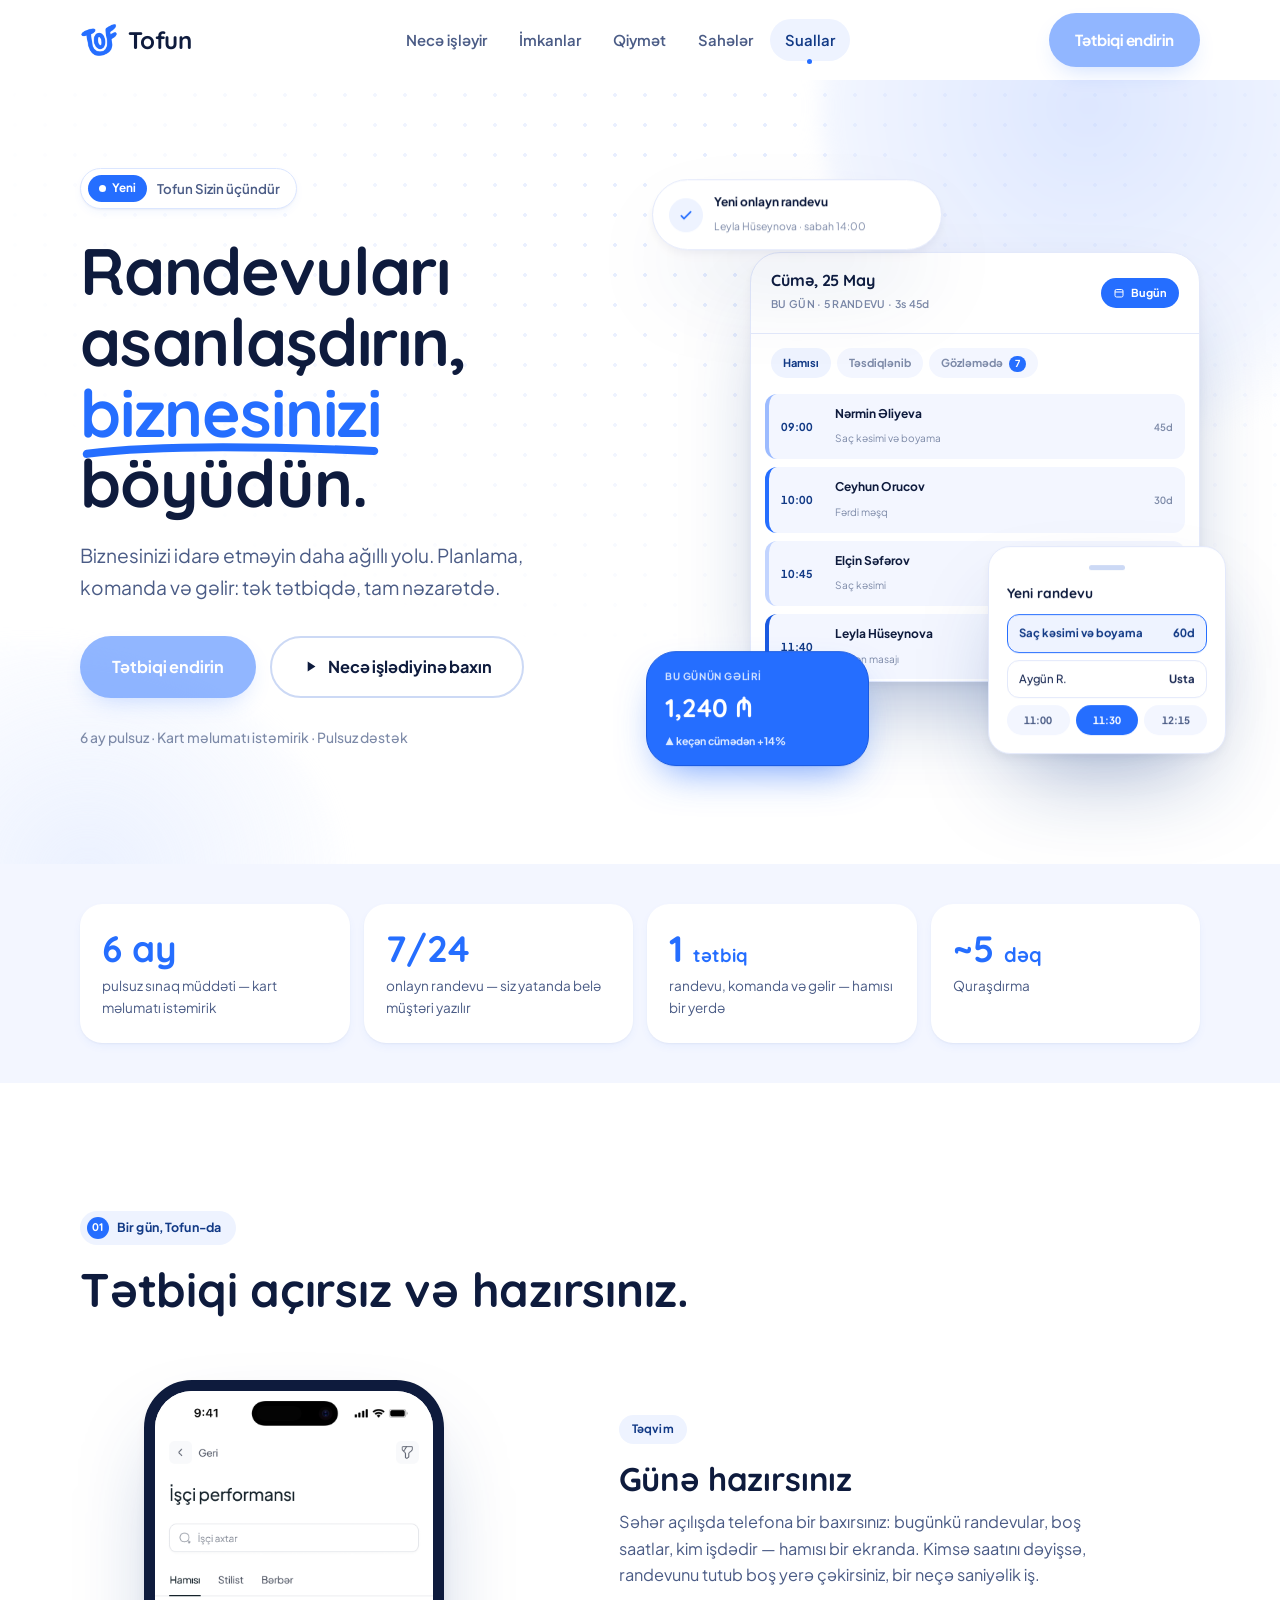
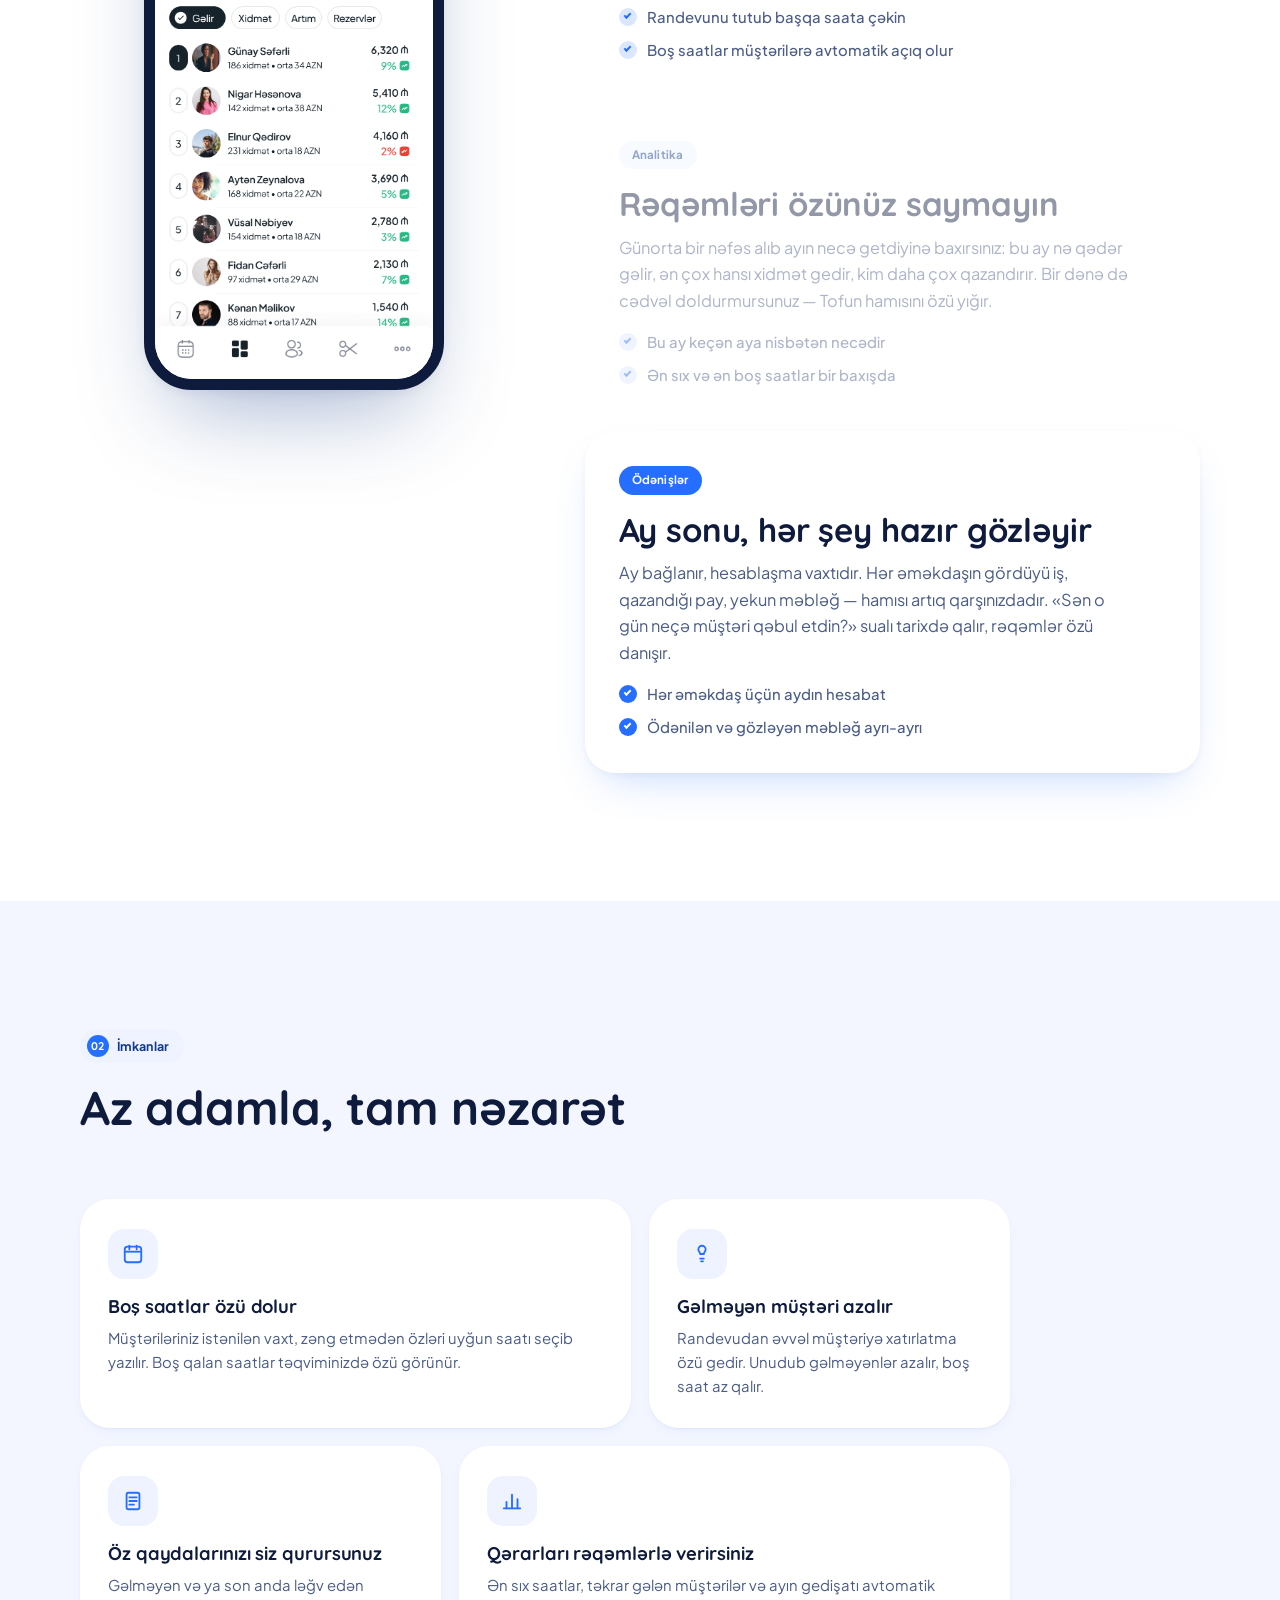
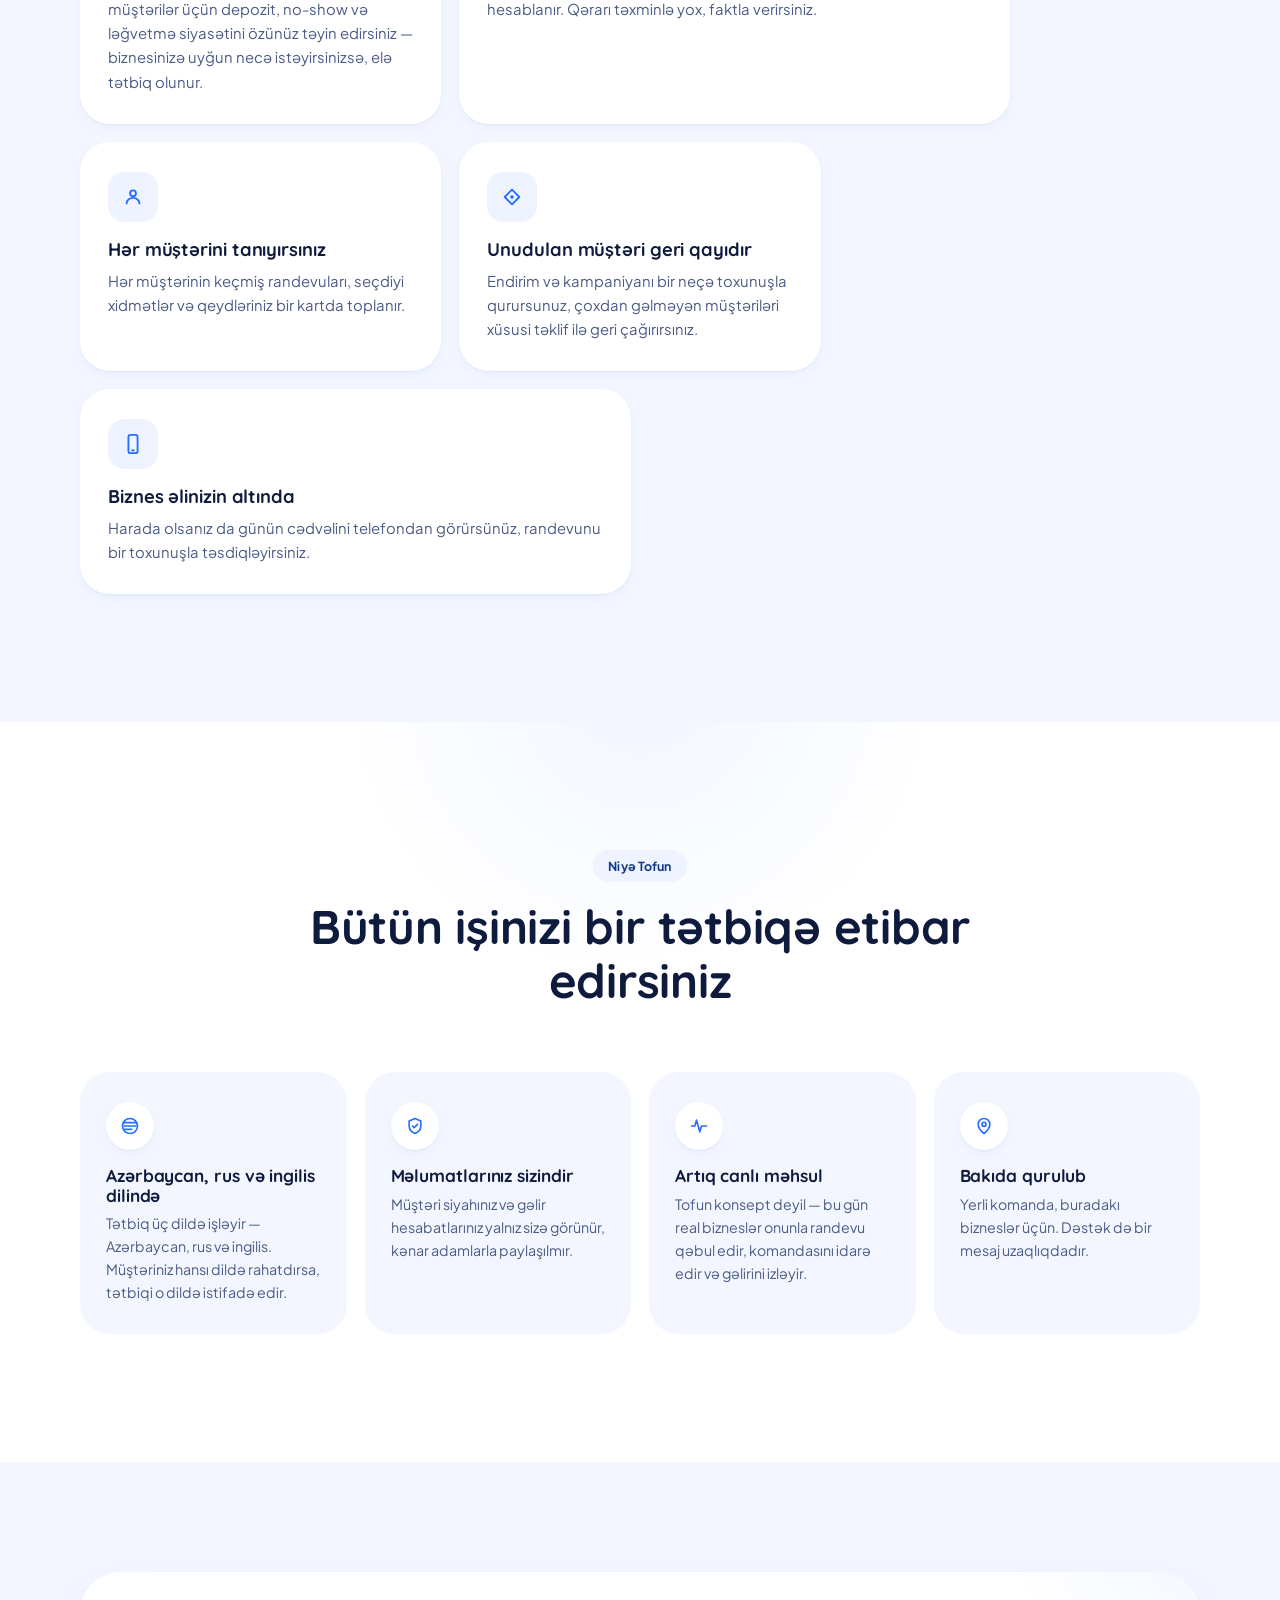
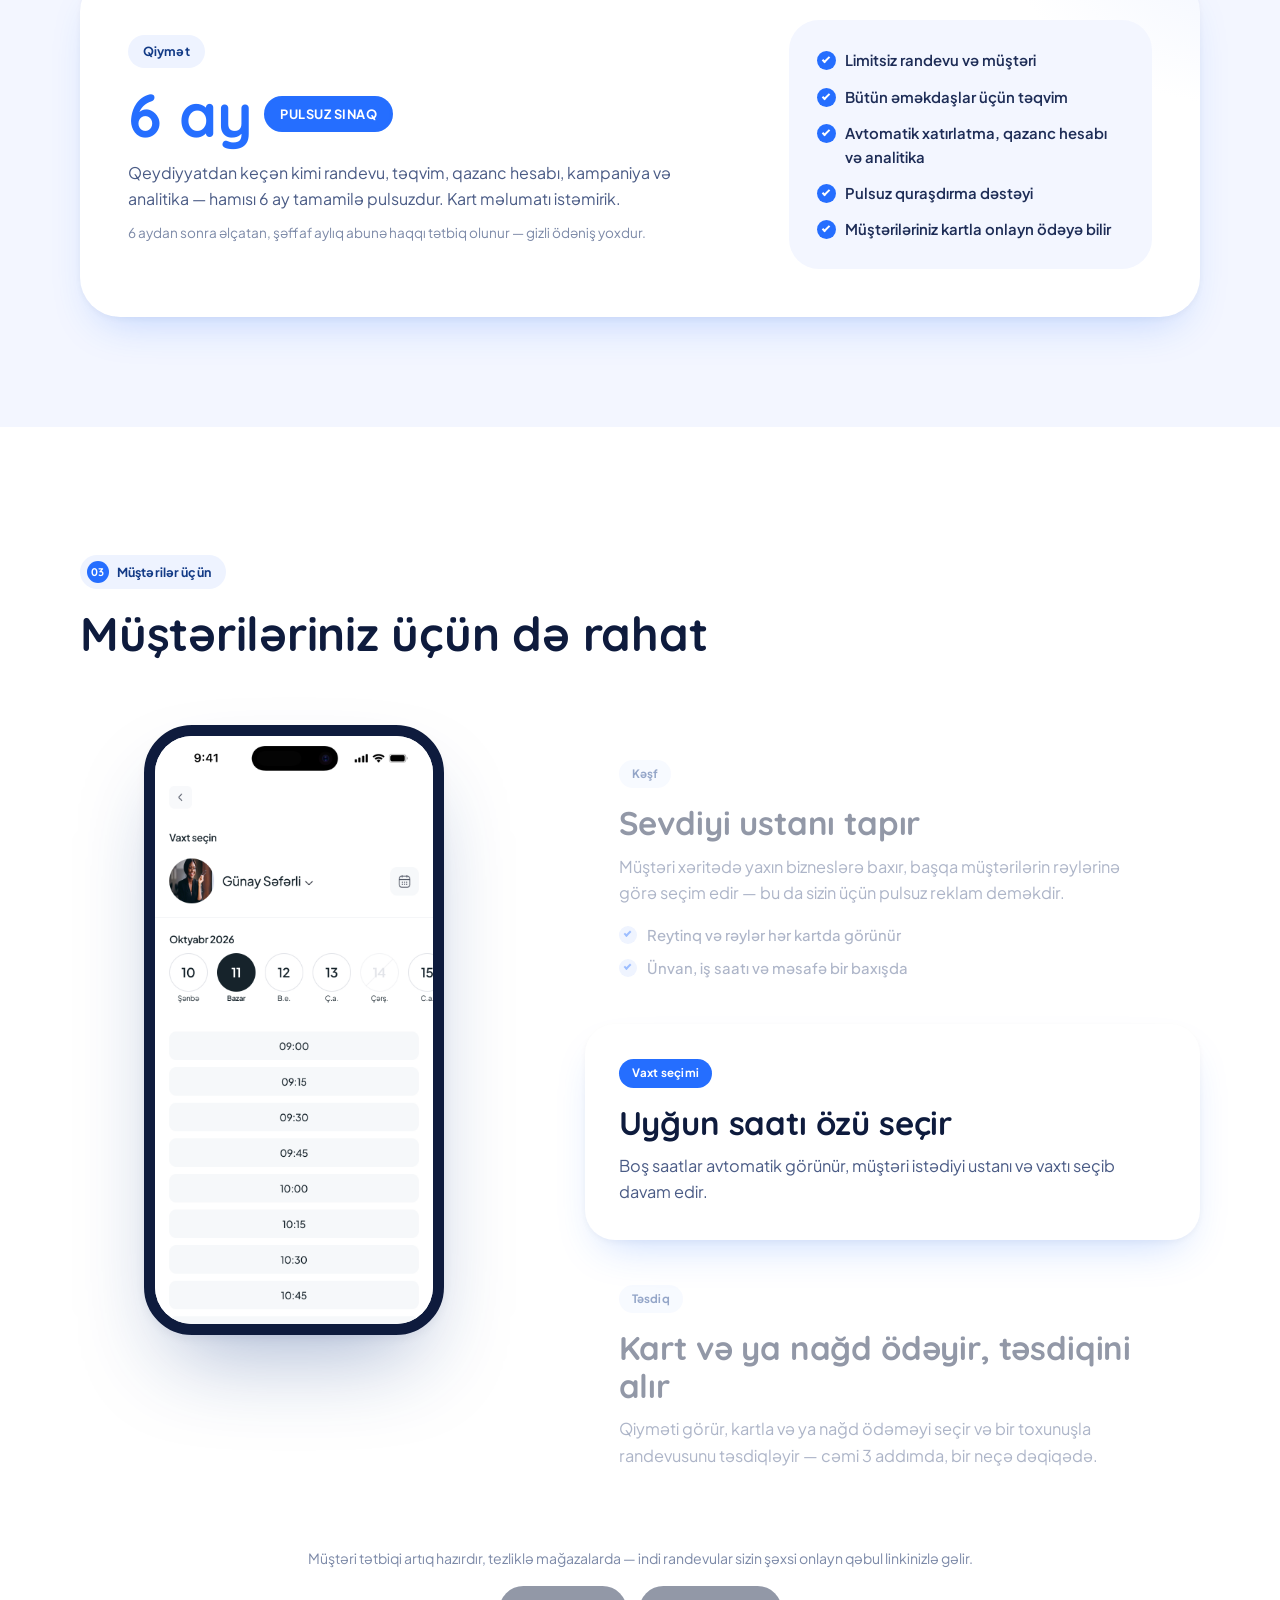
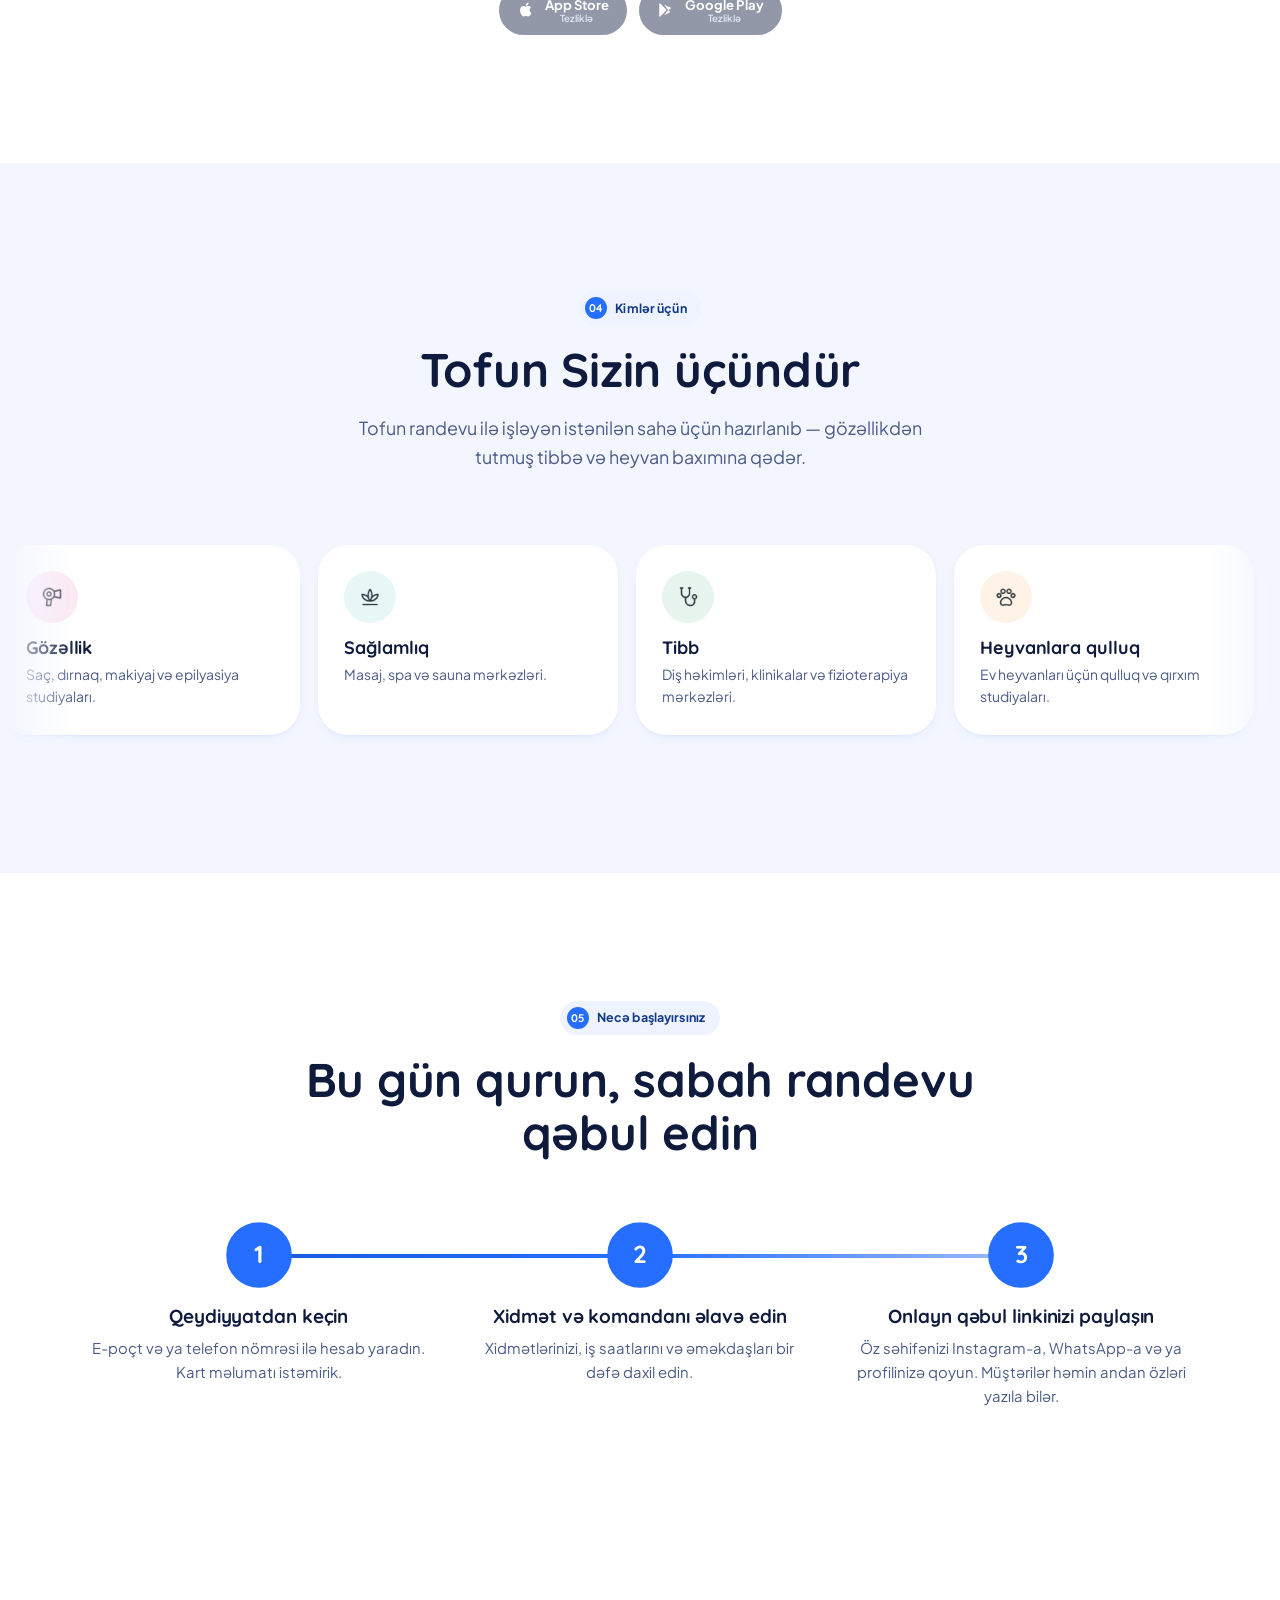
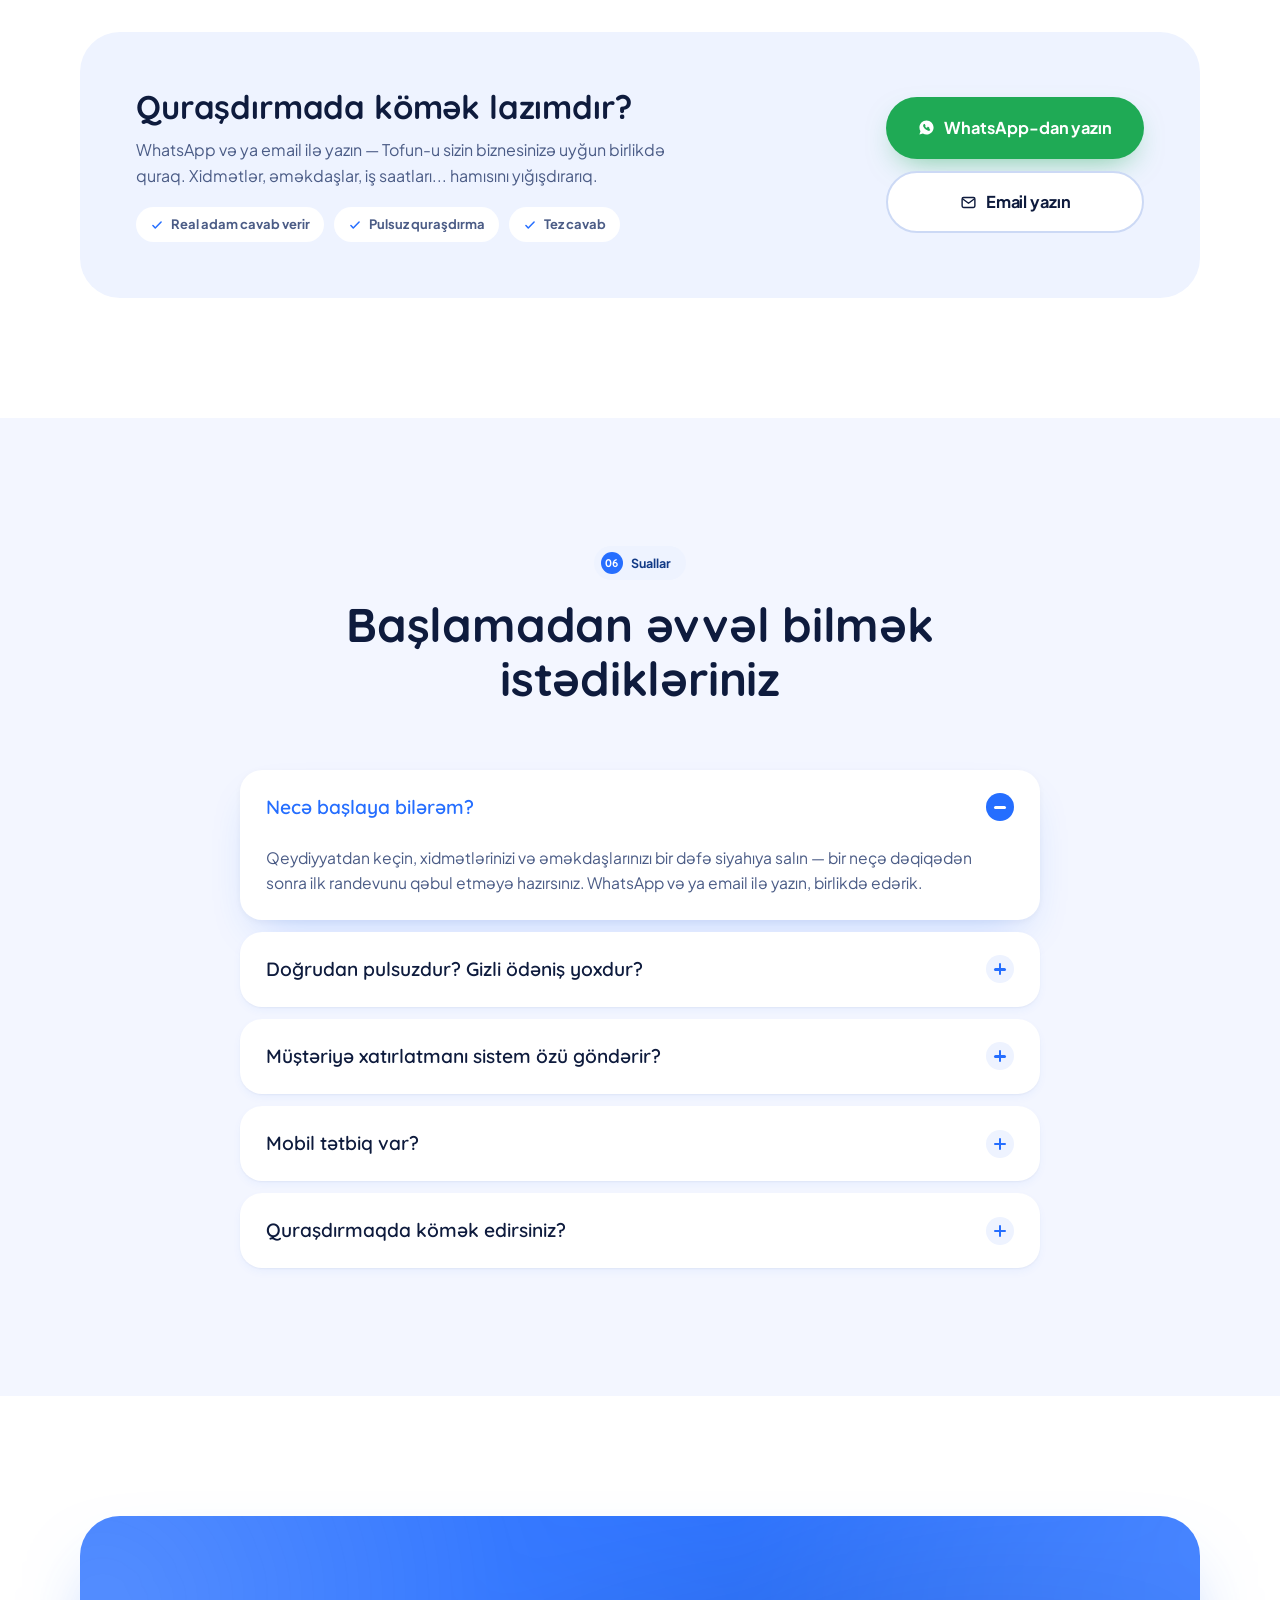
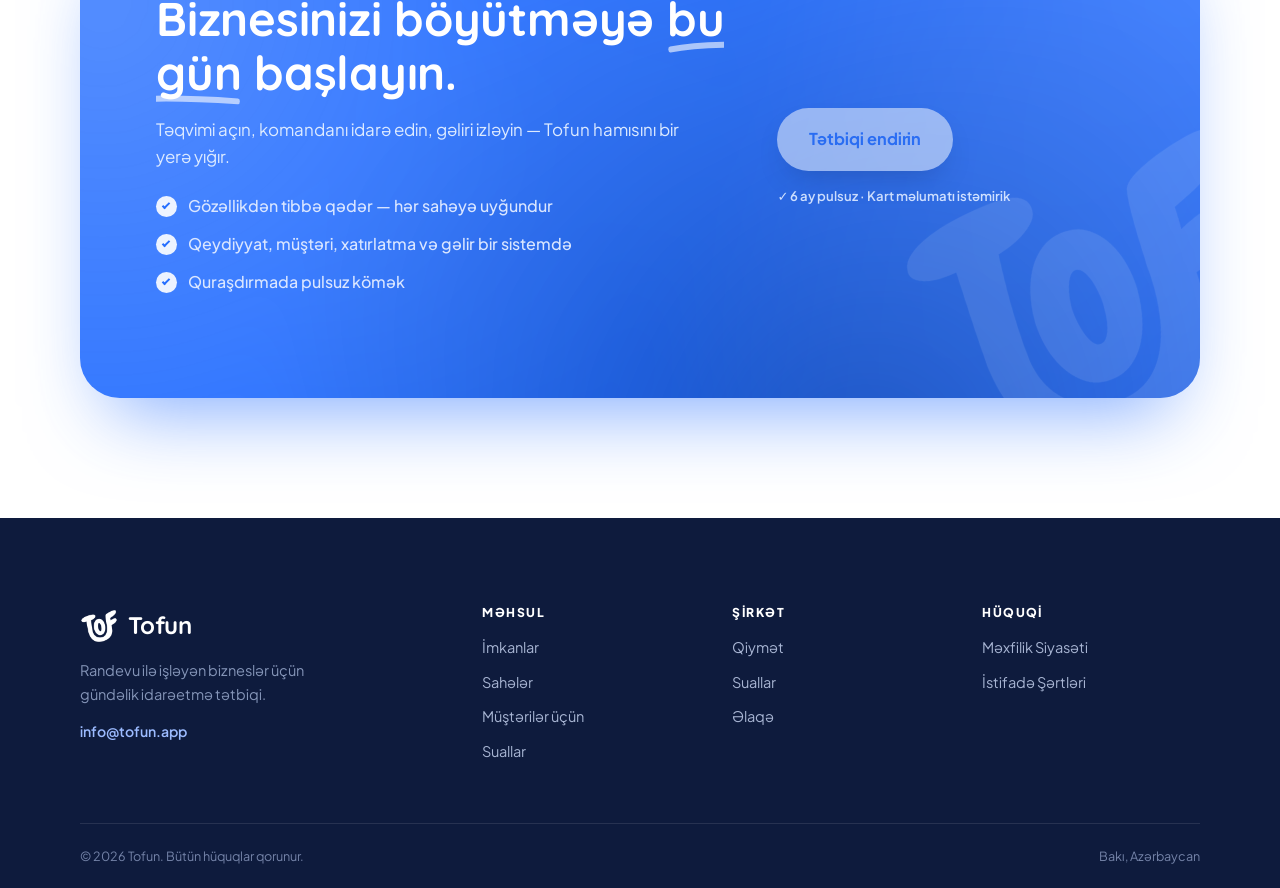
==== index.html @ 207852dd "Initial commit" ====
<!DOCTYPE html>
<html lang="az">
<head>
<meta charset="UTF-8">
<meta name="viewport" content="width=device-width, initial-scale=1.0">
<title>Tofun — Rezervasiya və biznes idarəetmə proqramı</title>
<meta name="description" content="Tofun — randevu ilə işləyən bizneslər üçün rezervasiya və idarəetmə tətbiqi: gözəllik, sağlamlıq, tibb, heyvanlara qulluq və daha çoxu. Onlayn qəbul, komanda və gəlir bir yerdə.">
<meta name="theme-color" content="#256eff">
<meta property="og:title" content="Tofun — Randevu qəbulunu sadələşdirin">
<meta property="og:description" content="Onlayn qəbul, komanda və gəlir — hamısı bir yerdə.">
<meta property="og:type" content="website">
<meta property="og:image" content="assets/img/tofun-icon-512.png">
<meta name="twitter:card" content="summary">

<!-- app icon / favicon set -->
<link rel="icon" type="image/png" sizes="32x32" href="assets/img/favicon-32.png">
<link rel="icon" type="image/png" sizes="16x16" href="assets/img/favicon-16.png">
<link rel="icon" type="image/png" sizes="192x192" href="assets/img/tofun-icon-192.png">
<link rel="apple-touch-icon" href="assets/img/apple-touch-icon.png">
<link rel="manifest" href="site.webmanifest">

<link rel="preconnect" href="https://fonts.googleapis.com">
<link rel="preconnect" href="https://fonts.gstatic.com" crossorigin>
<link href="https://fonts.googleapis.com/css2?family=Quicksand:wght@400;500;600;700&family=Plus+Jakarta+Sans:wght@400;500;600;700;800&display=swap" rel="stylesheet">
<link rel="stylesheet" href="assets/css/style.css">
</head>
<body>

<a class="skip-link" href="#main">Əsas məzmuna keç</a>
<div class="scroll-progress" aria-hidden="true"></div>
<div class="nav-scrim" id="navScrim" aria-hidden="true"></div>

<!-- ===================== HEADER ===================== -->
<header class="site-header" id="top">
  <div class="container header-inner">
    <a href="#top" class="brand" aria-label="Tofun ana səhifə">
      <img class="brand-mark" src="assets/img/logo-mark-blue.png" alt="" width="38" height="38">
      <span>Tofun</span>
    </a>

    <nav class="main-nav" id="mainNav" aria-label="Əsas naviqasiya">
      <a href="#axin">Necə işləyir</a>
      <a href="#imkanlar">İmkanlar</a>
      <a href="#qiymet">Qiymət</a>
      <a href="#sahelar">Sahələr</a>
      <a href="#suallar">Suallar</a>
    </nav>

    <div class="header-actions">
      <span class="btn btn-primary btn-soon">Tətbiqi endirin</span>
      <button class="menu-toggle" id="menuToggle" aria-expanded="false" aria-controls="mainNav" aria-label="Menyunu aç/bağla">
        <span></span><span></span><span></span>
      </button>
    </div>
  </div>
</header>

<main id="main">

  <!-- ===================== HERO ===================== -->
  <section class="hero">
    <div class="hero-grid" aria-hidden="true"></div>
    <div class="aurora aurora-1" aria-hidden="true"></div>
    <div class="aurora aurora-2" aria-hidden="true"></div>

    <div class="container hero-inner">
      <div class="hero-copy hero-stagger">
        <span class="hero-chip" style="--i:0">
          <b><span class="pulse"></span>Yeni</b>
          Tofun Sizin üçündür
        </span>
        <h1 style="--i:1">Randevuları<br>asanlaşdırın,<br><em>biznesinizi</em> böyüdün.</h1>
        <p class="lede" style="--i:2">Biznesinizi idarə etməyin daha ağıllı yolu. Planlama, komanda və gəlir: tək tətbiqdə, tam nəzarətdə.</p>
        <div class="hero-cta" style="--i:3">
          <span class="btn btn-primary btn-lg btn-soon">Tətbiqi endirin</span>
          <a href="#axin" class="btn btn-ghost btn-lg">
            <svg viewBox="0 0 24 24" fill="none" aria-hidden="true"><path d="M8 5v14l11-7z" fill="currentColor"/></svg>
            Necə işlədiyinə baxın
          </a>
        </div>
        <div class="hero-proof" style="--i:4">
          6 ay pulsuz · Kart məlumatı istəmirik · Pulsuz dəstək
        </div>
      </div>

      <div class="hero-stage" aria-hidden="true">
        <div class="layer layer--cal" data-depth="14">
          <div class="layer-card float-slow">
            <div class="cal-top">
              <div>
                <h4>Cümə, 25 May</h4>
                <span class="cal-sub">BU GÜN · 5 RANDEVU · 3s 45d</span>
              </div>
              <span class="cal-chip">
                <svg width="12" height="12" viewBox="0 0 24 24" fill="none"><rect x="4" y="5" width="16" height="15" rx="3" stroke="currentColor" stroke-width="2"/><path d="M4 10h16" stroke="currentColor" stroke-width="2"/></svg>
                Bugün
              </span>
            </div>
            <div class="cal-tabs">
              <span class="on">Hamısı</span>
              <span>Təsdiqlənib</span>
              <span>Gözləmədə <b class="bubble">7</b></span>
            </div>
            <div class="cal-body">
              <div class="slot">
                <span class="t">09:00</span>
                <span class="who"><b>Nərmin Əliyeva</b><small>Saç kəsimi və boyama</small></span>
                <span class="dur">45d</span>
              </div>
              <div class="slot">
                <span class="t">10:00</span>
                <span class="who"><b>Ceyhun Orucov</b><small>Fərdi məşq</small></span>
                <span class="dur">30d</span>
              </div>
              <div class="slot">
                <span class="t">10:45</span>
                <span class="who"><b>Elçin Səfərov</b><small>Saç kəsimi</small></span>
                <span class="dur">45d</span>
              </div>
              <div class="slot">
                <span class="t">11:40</span>
                <span class="who"><b>Leyla Hüseynova</b><small>Bədən masajı</small></span>
                <span class="dur">35d</span>
              </div>
            </div>
          </div>
        </div>

        <div class="layer layer--sheet" data-depth="34">
          <div class="layer-card float-mid">
            <div class="sheet-grip"></div>
            <div class="sheet-title">Yeni randevu</div>
            <div class="sheet-row on"><span>Saç kəsimi və boyama</span><b>60d</b></div>
            <div class="sheet-row"><span>Aygün R.</span><b>Usta</b></div>
            <div class="sheet-times">
              <span>11:00</span><span class="on">11:30</span><span>12:15</span>
            </div>
          </div>
        </div>

        <div class="layer layer--toast" data-depth="46">
          <div class="layer-card float-fast">
            <span class="toast-dot">
              <svg width="16" height="16" viewBox="0 0 24 24" fill="none"><path d="M5 13l4 4L19 7" stroke="currentColor" stroke-width="2.4" stroke-linecap="round" stroke-linejoin="round"/></svg>
            </span>
            <span>
              <b>Yeni onlayn randevu</b>
              <small>Leyla Hüseynova · sabah 14:00</small>
            </span>
          </div>
        </div>

        <div class="layer layer--rev" data-depth="26">
          <div class="layer-card float-mid">
            <div class="r-label">Bu günün gəliri</div>
            <div class="r-val" data-count="1240" data-suffix=" ₼">0 ₼</div>
            <div class="r-delta">▲ keçən cümədən +14%</div>
          </div>
        </div>
      </div>
    </div>
  </section>

  <!-- ===================== METRIC BAND ===================== -->
  <div class="band">
    <div class="container">
      <div class="band-inner">
        <div class="band-cell" data-reveal>
          <div class="m-val">6 ay</div>
          <div class="m-lbl">pulsuz sınaq müddəti — kart məlumatı istəmirik</div>
        </div>
        <div class="band-cell" data-reveal style="--reveal-delay:.08s">
          <div class="m-val">7/24</div>
          <div class="m-lbl">onlayn randevu — siz yatanda belə müştəri yazılır</div>
        </div>
        <div class="band-cell" data-reveal style="--reveal-delay:.16s">
          <div class="m-val">1 <span style="font-size:.5em">tətbiq</span></div>
          <div class="m-lbl">randevu, komanda və gəlir — hamısı bir yerdə</div>
        </div>
        <div class="band-cell" data-reveal style="--reveal-delay:.24s">
          <div class="m-val">~5 <span style="font-size:.55em">dəq</span></div>
          <div class="m-lbl">Quraşdırma</div>
        </div>
      </div>
    </div>
  </div>

  <!-- ===================== WALKTHROUGH (scroll-pinned) ===================== -->
  <section class="walk" id="axin">
    <div class="container">
      <div class="section-head" data-reveal>
        <span class="kicker"><span class="num">01</span> Bir gün, Tofun-da</span>
        <h2>Tətbiqi açırsız və hazırsınız.</h2>
      </div>

      <div class="walk-layout">
        <div class="walk-media">
          <div class="walk-phone">
            <div class="walk-screen">
              <!-- panel 1 -->
              <div class="walk-panel is-active" data-panel="0">
                <img class="walk-shot" src="assets/img/screens/s11-calendar-day.png" alt="" loading="lazy">
              </div>
              <!-- panel 2 -->
              <div class="walk-panel" data-panel="1">
                <img class="walk-shot" src="assets/img/screens/s14-revenue.png" alt="" loading="lazy">
              </div>
              <!-- panel 3 -->
              <div class="walk-panel" data-panel="2">
                <img class="walk-shot" src="assets/img/screens/s12-staff-perf.png" alt="" loading="lazy">
              </div>
            </div>
          </div>
        </div>

        <div class="walk-steps">
          <article class="walk-step is-active" data-step="0">
            <span class="step-tag">Təqvim</span>
            <h3>Günə hazırsınız</h3>
            <p>Səhər açılışda telefona bir baxırsınız: bugünkü randevular, boş saatlar, kim işdədir — hamısı bir ekranda. Kimsə saatını dəyişsə, randevunu tutub boş yerə çəkirsiniz, bir neçə saniyəlik iş.</p>
            <ul>
              <li>Randevunu tutub başqa saata çəkin</li>
              <li>Boş saatlar müştərilərə avtomatik açıq olur</li>
            </ul>
          </article>
          <article class="walk-step" data-step="1">
            <span class="step-tag">Analitika</span>
            <h3>Rəqəmləri özünüz saymayın</h3>
            <p>Günorta bir nəfəs alıb ayın necə getdiyinə baxırsınız: bu ay nə qədər gəlir, ən çox hansı xidmət gedir, kim daha çox qazandırır. Bir dənə də cədvəl doldurmursunuz — Tofun hamısını özü yığır.</p>
            <ul>
              <li>Bu ay keçən aya nisbətən necədir</li>
              <li>Ən sıx və ən boş saatlar bir baxışda</li>
            </ul>
          </article>
          <article class="walk-step" data-step="2">
            <span class="step-tag">Ödənişlər</span>
            <h3>Ay sonu, hər şey hazır gözləyir</h3>
            <p>Ay bağlanır, hesablaşma vaxtıdır. Hər əməkdaşın gördüyü iş, qazandığı pay, yekun məbləğ — hamısı artıq qarşınızdadır. «Sən o gün neçə müştəri qəbul etdin?» sualı tarixdə qalır, rəqəmlər özü danışır.</p>
            <ul>
              <li>Hər əməkdaş üçün aydın hesabat</li>
              <li>Ödənilən və gözləyən məbləğ ayrı-ayrı</li>
            </ul>
          </article>
        </div>
      </div>
    </div>
  </section>

  <!-- ===================== FEATURES (bento) ===================== -->
  <section class="features" id="imkanlar">
    <div class="container">
      <div class="section-head" data-reveal>
        <span class="kicker"><span class="num">02</span> İmkanlar</span>
        <h2>Az adamla, tam nəzarət</h2>
      </div>

      <div class="bento">
        <div class="f-card wide" data-reveal>
          <span class="f-ico"><svg width="22" height="22" viewBox="0 0 24 24" fill="none"><rect x="3" y="4" width="18" height="17" rx="3" stroke="currentColor" stroke-width="2"/><path d="M3 9.5h18" stroke="currentColor" stroke-width="2"/><path d="M8 3v4M16 3v4" stroke="currentColor" stroke-width="2" stroke-linecap="round"/></svg></span>
          <h3>Boş saatlar özü dolur</h3>
          <p>Müştəriləriniz istənilən vaxt, zəng etmədən özləri uyğun saatı seçib yazılır. Boş qalan saatlar təqviminizdə özü görünür.</p>
        </div>
        <div class="f-card" data-reveal style="--reveal-delay:.06s">
          <span class="f-ico"><svg width="22" height="22" viewBox="0 0 24 24" fill="none"><path d="M12 3a4 4 0 0 1 4 4c0 2-2 3-2 5h-4c0-2-2-3-2-5a4 4 0 0 1 4-4Z" stroke="currentColor" stroke-width="2" stroke-linejoin="round"/><path d="M10 17h4M11 20h2" stroke="currentColor" stroke-width="2" stroke-linecap="round"/></svg></span>
          <h3>Gəlməyən müştəri azalır</h3>
          <p>Randevudan əvvəl müştəriyə xatırlatma özü gedir. Unudub gəlməyənlər azalır, boş saat az qalır.</p>
        </div>
        <div class="f-card" data-reveal style="--reveal-delay:.12s">
          <span class="f-ico"><svg width="22" height="22" viewBox="0 0 24 24" fill="none"><rect x="5" y="3" width="14" height="18" rx="2" stroke="currentColor" stroke-width="2"/><path d="M8 8h8M8 12h8M8 16h5" stroke="currentColor" stroke-width="2" stroke-linecap="round"/></svg></span>
          <h3>Öz qaydalarınızı siz qurursunuz</h3>
          <p>Gəlməyən və ya son anda ləğv edən müştərilər üçün depozit, no-show və ləğvetmə siyasətini özünüz təyin edirsiniz — biznesinizə uyğun necə istəyirsinizsə, elə tətbiq olunur.</p>
        </div>
        <div class="f-card wide" data-reveal style="--reveal-delay:.06s">
          <span class="f-ico"><svg width="22" height="22" viewBox="0 0 24 24" fill="none"><path d="M3 20h18" stroke="currentColor" stroke-width="2" stroke-linecap="round"/><path d="M6 20v-7M12 20V5M18 20v-10" stroke="currentColor" stroke-width="2" stroke-linecap="round"/></svg></span>
          <h3>Qərarları rəqəmlərlə verirsiniz</h3>
          <p>Ən sıx saatlar, təkrar gələn müştərilər və ayın gedişatı avtomatik hesablanır. Qərarı təxminlə yox, faktla verirsiniz.</p>
        </div>
        <div class="f-card" data-reveal style="--reveal-delay:.12s">
          <span class="f-ico"><svg width="22" height="22" viewBox="0 0 24 24" fill="none"><circle cx="12" cy="8" r="3.2" stroke="currentColor" stroke-width="2"/><path d="M5 19c0-3.3 3.1-6 7-6s7 2.7 7 6" stroke="currentColor" stroke-width="2" stroke-linecap="round"/></svg></span>
          <h3>Hər müştərini tanıyırsınız</h3>
          <p>Hər müştərinin keçmiş randevuları, seçdiyi xidmətlər və qeydləriniz bir kartda toplanır.</p>
        </div>
        <div class="f-card" data-reveal>
          <span class="f-ico"><svg width="22" height="22" viewBox="0 0 24 24" fill="none"><path d="M20 12 12 20 4 12 12 4l8 8Z" stroke="currentColor" stroke-width="2" stroke-linejoin="round"/><circle cx="12" cy="12" r="2" fill="currentColor"/></svg></span>
          <h3>Unudulan müştəri geri qayıdır</h3>
          <p>Endirim və kampaniyanı bir neçə toxunuşla qurursunuz, çoxdan gəlməyən müştəriləri xüsusi təklif ilə geri çağırırsınız.</p>
        </div>
        <div class="f-card wide" data-reveal>
          <span class="f-ico"><svg width="22" height="22" viewBox="0 0 24 24" fill="none"><rect x="7" y="2" width="10" height="20" rx="2.5" stroke="currentColor" stroke-width="2"/><path d="M11 19h2" stroke="currentColor" stroke-width="2" stroke-linecap="round"/></svg></span>
          <h3>Biznes əlinizin altında</h3>
          <p>Harada olsanız da günün cədvəlini telefondan görürsünüz, randevunu bir toxunuşla təsdiqləyirsiniz.</p>
        </div>
      </div>
    </div>
  </section>

  <!-- ===================== TRUST ===================== -->
  <section class="trust" id="etibar">
    <div class="container">
      <div class="section-head center" data-reveal>
        <span class="kicker">Niyə Tofun</span>
        <h2>Bütün işinizi bir tətbiqə etibar edirsiniz</h2>
      </div>
      <div class="trust-grid">
        <div class="trust-card" data-reveal>
          <span class="trust-ico">
            <svg width="20" height="20" viewBox="0 0 24 24" fill="none"><path d="M5 8h14M5 12h14M5 16h9" stroke="currentColor" stroke-width="2" stroke-linecap="round"/><circle cx="12" cy="12" r="9" stroke="currentColor" stroke-width="2"/></svg>
          </span>
          <h3>Azərbaycan, rus və ingilis dilində</h3>
          <p>Tətbiq üç dildə işləyir — Azərbaycan, rus və ingilis. Müştəriniz hansı dildə rahatdırsa, tətbiqi o dildə istifadə edir.</p>
        </div>
        <div class="trust-card" data-reveal style="--reveal-delay:.06s">
          <span class="trust-ico">
            <svg width="20" height="20" viewBox="0 0 24 24" fill="none"><path d="M12 3l7 3v6c0 4.5-3 7.5-7 9-4-1.5-7-4.5-7-9V6l7-3Z" stroke="currentColor" stroke-width="2" stroke-linejoin="round"/><path d="M9 12l2 2 4-4" stroke="currentColor" stroke-width="2" stroke-linecap="round" stroke-linejoin="round"/></svg>
          </span>
          <h3>Məlumatlarınız sizindir</h3>
          <p>Müştəri siyahınız və gəlir hesabatlarınız yalnız sizə görünür, kənar adamlarla paylaşılmır.</p>
        </div>
        <div class="trust-card" data-reveal style="--reveal-delay:.12s">
          <span class="trust-ico">
            <svg width="20" height="20" viewBox="0 0 24 24" fill="none"><path d="M3 12h4l2-7 4 14 2-7h6" stroke="currentColor" stroke-width="2" stroke-linecap="round" stroke-linejoin="round"/></svg>
          </span>
          <h3>Artıq canlı məhsul</h3>
          <p>Tofun konsept deyil — bu gün real bizneslər onunla randevu qəbul edir, komandasını idarə edir və gəlirini izləyir.</p>
        </div>
        <div class="trust-card" data-reveal style="--reveal-delay:.18s">
          <span class="trust-ico">
            <svg width="20" height="20" viewBox="0 0 24 24" fill="none"><path d="M12 21s7-5.2 7-11a7 7 0 1 0-14 0c0 5.8 7 11 7 11Z" stroke="currentColor" stroke-width="2" stroke-linejoin="round"/><circle cx="12" cy="10" r="2.5" stroke="currentColor" stroke-width="2"/></svg>
          </span>
          <h3>Bakıda qurulub</h3>
          <p>Yerli komanda, buradakı bizneslər üçün. Dəstək də bir mesaj uzaqlıqdadır.</p>
        </div>
      </div>
    </div>
  </section>

  <!-- ===================== PRICING ===================== -->
  <section class="pricing" id="qiymet">
    <div class="container">
      <div class="price-band" data-reveal>
        <div class="price-main">
          <span class="kicker">Qiymət</span>
          <div class="price-figure"><b>6 ay</b><span>pulsuz sınaq</span></div>
          <p>Qeydiyyatdan keçən kimi randevu, təqvim, qazanc hesabı, kampaniya və analitika — hamısı 6 ay tamamilə pulsuzdur. Kart məlumatı istəmirik.</p>
          <p class="price-fine">6 aydan sonra əlçatan, şəffaf aylıq abunə haqqı tətbiq olunur — gizli ödəniş yoxdur.</p>
        </div>
        <ul class="price-list">
          <li>Limitsiz randevu və müştəri</li>
          <li>Bütün əməkdaşlar üçün təqvim</li>
          <li>Avtomatik xatırlatma, qazanc hesabı və analitika</li>
          <li>Pulsuz quraşdırma dəstəyi</li>
          <li>Müştəriləriniz kartla onlayn ödəyə bilir</li>
        </ul>
      </div>
    </div>
  </section>

  <!-- ===================== CLIENT APP ===================== -->
  <section class="walk" id="musterilar">
    <div class="container">
      <div class="section-head" data-reveal>
        <span class="kicker"><span class="num">03</span> Müştərilər üçün</span>
        <h2>Müştəriləriniz üçün də rahat</h2>
      </div>

      <div class="walk-layout">
        <div class="walk-media">
          <div class="walk-phone">
            <div class="walk-screen">
              <div class="walk-panel is-active" data-panel="0">
                <img class="walk-shot" src="assets/img/screens/s00-recommended.png" alt="" loading="lazy">
              </div>
              <div class="walk-panel" data-panel="1">
                <img class="walk-shot" src="assets/img/screens/s03-select-time.png" alt="" loading="lazy">
              </div>
              <div class="walk-panel" data-panel="2">
                <img class="walk-shot" src="assets/img/screens/s04-review-confirm.png" alt="" loading="lazy">
              </div>
            </div>
          </div>
        </div>

        <div class="walk-steps">
          <article class="walk-step is-active" data-step="0">
            <span class="step-tag">Kəşf</span>
            <h3>Sevdiyi ustanı tapır</h3>
            <p>Müştəri xəritədə yaxın bizneslərə baxır, başqa müştərilərin rəylərinə görə seçim edir — bu da sizin üçün pulsuz reklam deməkdir.</p>
            <ul>
              <li>Reytinq və rəylər hər kartda görünür</li>
              <li>Ünvan, iş saatı və məsafə bir baxışda</li>
            </ul>
          </article>
          <article class="walk-step" data-step="1">
            <span class="step-tag">Vaxt seçimi</span>
            <h3>Uyğun saatı özü seçir</h3>
            <p>Boş saatlar avtomatik görünür, müştəri istədiyi ustanı və vaxtı seçib davam edir.</p>
          </article>
          <article class="walk-step" data-step="2">
            <span class="step-tag">Təsdiq</span>
            <h3>Kart və ya nağd ödəyir, təsdiqini alır</h3>
            <p>Qiyməti görür, kartla və ya nağd ödəməyi seçir və bir toxunuşla randevusunu təsdiqləyir — cəmi 3 addımda, bir neçə dəqiqədə.</p>
          </article>
        </div>
      </div>

      <div class="clients-note" data-reveal>
        <p>Müştəri tətbiqi artıq hazırdır, tezliklə mağazalarda — indi randevular sizin şəxsi onlayn qəbul linkinizlə gəlir.</p>
        <div class="store-badges">
          <span class="store-badge" aria-disabled="true">
            <svg width="18" height="18" viewBox="0 0 24 24" fill="currentColor"><path d="M16.7 12.4c0-2.5 2-3.7 2.1-3.8-1.1-1.7-2.9-1.9-3.5-1.9-1.5-.2-2.9.9-3.6.9-.7 0-1.9-.9-3.1-.8-1.6 0-3 .9-3.8 2.3-1.6 2.8-.4 7 1.2 9.3.8 1.1 1.7 2.4 2.9 2.3 1.2 0 1.6-.7 3-.7 1.4 0 1.8.7 3.1.7 1.3 0 2.1-1.1 2.9-2.3.9-1.3 1.3-2.6 1.3-2.7-.1 0-2.5-1-2.5-3.8ZM14.5 5c.6-.8 1.1-1.9.9-3-1 .1-2.1.7-2.8 1.4-.6.7-1.1 1.8-1 2.9 1.1.1 2.2-.6 2.9-1.3Z"/></svg>
            <span>App Store <em>Tezliklə</em></span>
          </span>
          <span class="store-badge" aria-disabled="true">
            <svg width="18" height="18" viewBox="0 0 24 24" fill="currentColor"><path d="M3.6 2.6c-.4.3-.6.8-.6 1.4v16c0 .6.2 1.1.6 1.4l9.3-9.4-9.3-9.4ZM15 12l2.6-2.6-8.3-4.7L15 12Zm0 0-5.7 7.3 8.3-4.7L15 12Zm2.2-.9c.7-.4 1.2-.9 1.2-1.5s-.5-1.1-1.2-1.5l-1.4-.8-2.9 2.3 2.9 2.3 1.4-.8Z"/></svg>
            <span>Google Play <em>Tezliklə</em></span>
          </span>
        </div>
      </div>
    </div>
  </section>

  <!-- ===================== INDUSTRIES (marquee) ===================== -->
  <section class="industries" id="sahelar">
    <div class="section-head center" data-reveal>
      <span class="kicker"><span class="num">04</span> Kimlər üçün</span>
      <h2>Tofun Sizin üçündür</h2>
      <p>Tofun randevu ilə işləyən istənilən sahə üçün hazırlanıb — gözəllikdən tutmuş tibbə və heyvan baxımına qədər.</p>
    </div>

    <div class="marquee" aria-hidden="true">
      <div class="marquee-track">
        <article class="ind-card"><div class="ico ico--beauty"><img src="assets/img/icons/cat-hair-salon.png" alt=""></div><h3>Gözəllik</h3><p>Saç, dırnaq, makiyaj və epilyasiya studiyaları.</p></article>
        <article class="ind-card"><div class="ico ico--health"><img src="assets/img/icons/cat-spa-sauna.png" alt=""></div><h3>Sağlamlıq</h3><p>Masaj, spa və sauna mərkəzləri.</p></article>
        <article class="ind-card"><div class="ico ico--medical"><img src="assets/img/icons/cat-medical-clinic.png" alt=""></div><h3>Tibb</h3><p>Diş həkimləri, klinikalar və fizioterapiya mərkəzləri.</p></article>
        <article class="ind-card"><div class="ico ico--pets"><img src="assets/img/icons/cat-pet-grooming.png" alt=""></div><h3>Heyvanlara qulluq</h3><p>Ev heyvanları üçün qulluq və qırxım studiyaları.</p></article>
        <!-- duplicate for seamless loop -->
        <article class="ind-card"><div class="ico ico--beauty"><img src="assets/img/icons/cat-hair-salon.png" alt=""></div><h3>Gözəllik</h3><p>Saç, dırnaq, makiyaj və epilyasiya studiyaları.</p></article>
        <article class="ind-card"><div class="ico ico--health"><img src="assets/img/icons/cat-spa-sauna.png" alt=""></div><h3>Sağlamlıq</h3><p>Masaj, spa və sauna mərkəzləri.</p></article>
        <article class="ind-card"><div class="ico ico--medical"><img src="assets/img/icons/cat-medical-clinic.png" alt=""></div><h3>Tibb</h3><p>Diş həkimləri, klinikalar və fizioterapiya mərkəzləri.</p></article>
        <article class="ind-card"><div class="ico ico--pets"><img src="assets/img/icons/cat-pet-grooming.png" alt=""></div><h3>Heyvanlara qulluq</h3><p>Ev heyvanları üçün qulluq və qırxım studiyaları.</p></article>
      </div>
    </div>
  </section>

  <!-- ===================== HOW YOU START ===================== -->
  <section class="how" id="basla-nece">
    <div class="container">
      <div class="section-head center" data-reveal>
        <span class="kicker"><span class="num">05</span> Necə başlayırsınız</span>
        <h2>Bu gün qurun, sabah randevu qəbul edin</h2>
      </div>
      <div class="how-track" data-reveal>
        <div class="how-line" aria-hidden="true"></div>
        <div class="how-step">
          <div class="how-num">1</div>
          <h3>Qeydiyyatdan keçin</h3>
          <p>E-poçt və ya telefon nömrəsi ilə hesab yaradın. Kart məlumatı istəmirik.</p>
        </div>
        <div class="how-step">
          <div class="how-num">2</div>
          <h3>Xidmət və komandanı əlavə edin</h3>
          <p>Xidmətlərinizi, iş saatlarını və əməkdaşları bir dəfə daxil edin.</p>
        </div>
        <div class="how-step">
          <div class="how-num">3</div>
          <h3>Onlayn qəbul linkinizi paylaşın</h3>
          <p>Öz səhifənizi Instagram-a, WhatsApp-a və ya profilinizə qoyun. Müştərilər həmin andan özləri yazıla bilər.</p>
        </div>
      </div>
    </div>
  </section>

  <!-- ===================== SUPPORT PANEL ===================== -->
  <section class="support">
    <div class="container">
      <div class="support-panel" data-reveal>
        <div>
          <h2>Quraşdırmada kömək lazımdır?</h2>
          <p>WhatsApp və ya email ilə yazın — Tofun-u sizin biznesinizə uyğun birlikdə quraq. Xidmətlər, əməkdaşlar, iş saatları... hamısını yığışdırarıq.</p>
          <div class="support-tags">
            <span><svg viewBox="0 0 24 24" fill="none"><path d="M5 13l4 4L19 7" stroke="currentColor" stroke-width="2.6" stroke-linecap="round" stroke-linejoin="round"/></svg> Real adam cavab verir</span>
            <span><svg viewBox="0 0 24 24" fill="none"><path d="M5 13l4 4L19 7" stroke="currentColor" stroke-width="2.6" stroke-linecap="round" stroke-linejoin="round"/></svg> Pulsuz quraşdırma</span>
            <span><svg viewBox="0 0 24 24" fill="none"><path d="M5 13l4 4L19 7" stroke="currentColor" stroke-width="2.6" stroke-linecap="round" stroke-linejoin="round"/></svg> Tez cavab</span>
          </div>
        </div>
        <div class="support-actions">
          <a href="https://wa.me/994505014484" class="btn btn-whatsapp btn-lg" id="whatsappCta">
            <svg width="18" height="18" viewBox="0 0 24 24" fill="currentColor" aria-hidden="true"><path d="M12 2C6.5 2 2 6.5 2 12c0 1.9.5 3.7 1.5 5.2L2 22l4.9-1.4A10 10 0 0 0 12 22c5.5 0 10-4.5 10-10S17.5 2 12 2Zm5.4 13.6c-.2.5-1.1 1-1.5 1.1-.4.1-.9.1-1.5-.1-.4-.1-.9-.3-1.6-.6-2.6-1.1-4.3-3.7-4.4-3.9-.2-.2-1.1-1.4-1.1-2.6 0-1.2.6-1.8.8-2 .2-.3.5-.3.7-.3h.5c.1 0 .4 0 .6.4.2.5.7 1.7.7 1.8.1.1.1.3 0 .4-.3.6-.6.6-.5.8.5.8 1 1.3 1.7 1.7.3.2.5.2.7 0 .2-.2.7-.8.9-1.1.2-.3.4-.2.6-.1.2.1 1.4.7 1.6.8.2.1.4.2.4.3.1.2.1.8-.1 1.3Z"/></svg>
            WhatsApp-dan yazın
          </a>
          <a href="mailto:info@tofun.app" class="btn btn-ghost btn-lg">
            <svg width="18" height="18" viewBox="0 0 24 24" fill="none" aria-hidden="true"><rect x="3" y="5" width="18" height="14" rx="2" stroke="currentColor" stroke-width="2"/><path d="M4 7l8 6 8-6" stroke="currentColor" stroke-width="2" stroke-linecap="round" stroke-linejoin="round"/></svg>
            Email yazın
          </a>
        </div>
      </div>
    </div>
  </section>

  <!-- ===================== FAQ ===================== -->
  <section class="faq" id="suallar">
    <div class="container">
      <div class="section-head center" data-reveal>
        <span class="kicker"><span class="num">06</span> Suallar</span>
        <h2>Başlamadan əvvəl bilmək istədikləriniz</h2>
      </div>

      <div class="accordion" data-reveal>
        <div class="acc-item open">
          <button class="acc-trigger" aria-expanded="true">Necə başlaya bilərəm?<span class="pm" aria-hidden="true"></span></button>
          <div class="acc-panel"><div class="acc-panel-inner">Qeydiyyatdan keçin, xidmətlərinizi və əməkdaşlarınızı bir dəfə siyahıya salın — bir neçə dəqiqədən sonra ilk randevunu qəbul etməyə hazırsınız. WhatsApp və ya email ilə yazın, birlikdə edərik.</div></div>
        </div>
        <div class="acc-item">
          <button class="acc-trigger" aria-expanded="false">Doğrudan pulsuzdur? Gizli ödəniş yoxdur?<span class="pm" aria-hidden="true"></span></button>
          <div class="acc-panel"><div class="acc-panel-inner">Bəli — tam mənada. Qeydiyyatdan sonra bütün funksiyalar 6 ay tamamilə pulsuzdur, kart məlumatı belə istəmirik. 6 aydan sonra əlçatan, şəffaf aylıq abunə haqqı başlayır — gizli ödəniş, sürpriz xərc yoxdur.</div></div>
        </div>
        <div class="acc-item">
          <button class="acc-trigger" aria-expanded="false">Müştəriyə xatırlatmanı sistem özü göndərir?<span class="pm" aria-hidden="true"></span></button>
          <div class="acc-panel"><div class="acc-panel-inner">Bəli. Randevudan əvvəl müştəriyə xatırlatma avtomatik gedir. Belə olanda unudub gəlməyən müştəri xeyli azalır.</div></div>
        </div>
        <div class="acc-item">
          <button class="acc-trigger" aria-expanded="false">Mobil tətbiq var?<span class="pm" aria-hidden="true"></span></button>
          <div class="acc-panel"><div class="acc-panel-inner">Bəli. Həm əməkdaşlar, həm də müştərilər üçün mobil tətbiq artıq App Store və Google Play-dədir. Tofun-u brauzerdən də tam istifadə edə bilərsiniz.</div></div>
        </div>
        <div class="acc-item">
          <button class="acc-trigger" aria-expanded="false">Quraşdırmaqda kömək edirsiniz?<span class="pm" aria-hidden="true"></span></button>
          <div class="acc-panel"><div class="acc-panel-inner">Bəli, özü də pulsuz. WhatsApp və ya email ilə yazın — xidmətləri, əməkdaşları və iş saatlarını birlikdə quraq. Adətən bir söhbətdə bitir.</div></div>
        </div>
      </div>
    </div>
  </section>

  <!-- ===================== FINAL CTA ===================== -->
  <section class="final" id="basla">
    <div class="container">
      <div class="final-panel" data-reveal>
        <div class="final-mesh" aria-hidden="true"></div>
        <div>
          <h2>Biznesinizi böyütməyə <em>bu gün</em> başlayın.</h2>
          <p>Təqvimi açın, komandanı idarə edin, gəliri izləyin — Tofun hamısını bir yerə yığır.</p>
          <ul class="check-list on-dark">
            <li>Gözəllikdən tibbə qədər — hər sahəyə uyğundur</li>
            <li>Qeydiyyat, müştəri, xatırlatma və gəlir bir sistemdə</li>
            <li>Quraşdırmada pulsuz kömək</li>
          </ul>
        </div>
        <div class="final-actions">
          <span class="btn btn-lg btn-soon">Tətbiqi endirin</span>
          <span class="final-note">✓ 6 ay pulsuz · Kart məlumatı istəmirik</span>
        </div>
      </div>
    </div>
  </section>

</main>

<!-- ===================== FOOTER ===================== -->
<footer class="site-footer">
  <div class="container">
    <div class="footer-inner">
      <div class="footer-brand">
        <a href="#top" class="brand">
          <img class="brand-mark" src="assets/img/logo-mark-white.png" alt="" width="38" height="38">
          <span>Tofun</span>
        </a>
        <p>Randevu ilə işləyən bizneslər üçün gündəlik idarəetmə tətbiqi.</p>
        <a href="mailto:info@tofun.app" class="footer-mail">info@tofun.app</a>
      </div>
      <div class="footer-col">
        <h4>Məhsul</h4>
        <a href="#imkanlar">İmkanlar</a>
        <a href="#sahelar">Sahələr</a>
        <a href="#musterilar">Müştərilər üçün</a>
        <a href="#suallar">Suallar</a>
      </div>
      <div class="footer-col">
        <h4>Şirkət</h4>
        <a href="#qiymet">Qiymət</a>
        <a href="#suallar">Suallar</a>
        <a href="mailto:info@tofun.app">Əlaqə</a>
      </div>
      <div class="footer-col">
        <h4>Hüquqi</h4>
        <a href="#">Məxfilik Siyasəti</a>
        <a href="#">İstifadə Şərtləri</a>
      </div>
    </div>
    <div class="footer-bottom">
      <span>© 2026 Tofun. Bütün hüquqlar qorunur.</span>
      <span>Bakı, Azərbaycan</span>
    </div>
  </div>
</footer>

<script src="assets/js/main.js"></script>
</body>
</html>
---- assets/css/style.css ----
/* ============================================================
   TOFUN — landing page
   Design language: "Soft Bounce".
   Derived directly from the app mark: a hand-drawn marker "ToF"
   in brand blue #256EFF on white.

   → Type:   Quicksand (rounded geometric display, echoes the marker's
             circular terminals) + Plus Jakarta Sans (UI/body).
             Both verified to carry the full Azerbaijani set
             (ə Ə ğ ş İ ı) and the manat sign ₼ — Fredoka does not.
   → Colour: one brand blue, a deep blue ink, and white. Nothing
             competes; a single amber is kept for tiny highlights.
   → Motif:  the marker stroke — swoosh underlines, pill shapes,
             big soft radii, blob backgrounds. No hard grids.
   → Motion: bouncy overshoot easing, so hovers feel hand-drawn
             rather than mechanical. All reduced-motion guarded.
   ============================================================ */

/* ---------- 1. TOKENS ---------- */
:root {
  /* ink / surface — everything tinted toward the brand blue */
  --ink:        #0e1b3d;
  --ink-2:      #1d2c56;
  --ink-3:      #4b5c86;
  --muted:      #7d8aa8;
  --paper:      #ffffff;
  --mist:       #f3f6ff;
  --mist-2:     #e9efff;
  --line:       #e3e9fb;
  --line-2:     #ccd9f5;

  /* brand blue — sampled from the app icon */
  --blue-050:   #eef3ff;
  --blue-100:   #dbe6ff;
  --blue-200:   #c2d4ff;
  --blue-300:   #9cbbff;
  --blue:       #256eff;
  --blue-600:   #1a5ae0;
  --blue-700:   #1447b5;
  --blue-ink:   #123a86;

  /* a single warm accent, used in drops */
  --amber:      #c07800;
  --amber-soft: #fff1d4;
  --wa:         #1faa55;

  /* type */
  --display: 'Quicksand', 'Plus Jakarta Sans', system-ui, sans-serif;
  --sans: 'Plus Jakarta Sans', system-ui, -apple-system, 'Segoe UI', Roboto, sans-serif;
  --brand: 'Quicksand', 'Plus Jakarta Sans', system-ui, sans-serif;

  /* shape — noticeably rounder than a default SaaS page */
  --r-xs: 12px;
  --r-sm: 16px;
  --r-md: 22px;
  --r-lg: 30px;
  --r-xl: 40px;

  /* elevation — blue-tinted, soft, never grey */
  --sh-1: 0 1px 2px rgba(14,27,61,.04), 0 4px 12px -4px rgba(37,110,255,.10);
  --sh-2: 0 2px 6px rgba(14,27,61,.04), 0 20px 44px -18px rgba(37,110,255,.28);
  --sh-3: 0 4px 10px rgba(14,27,61,.05), 0 44px 90px -28px rgba(18,58,134,.38);
  --sh-blue: 0 10px 24px -10px rgba(37,110,255,.55);

  --container: 1200px;
  --gutter: clamp(20px, 5vw, 40px);
  --ease: cubic-bezier(.16, 1, .3, 1);
  --ease-out: cubic-bezier(.22, 1, .36, 1);
  --bounce: cubic-bezier(.34, 1.46, .64, 1);

  /* the signature marker swoosh, reused wherever a word is stressed */
  --swoosh: url("data:image/svg+xml,%3Csvg xmlns='http://www.w3.org/2000/svg' viewBox='0 0 300 20' preserveAspectRatio='none'%3E%3Cpath d='M7 13.5C64 5.5 152 4 293 10.5' stroke='%23256EFF' stroke-width='8.5' stroke-linecap='round' fill='none'/%3E%3C/svg%3E");
  --swoosh-light: url("data:image/svg+xml,%3Csvg xmlns='http://www.w3.org/2000/svg' viewBox='0 0 300 20' preserveAspectRatio='none'%3E%3Cpath d='M7 13.5C64 5.5 152 4 293 10.5' stroke='%23ffffff' stroke-width='8.5' stroke-linecap='round' fill='none' opacity='.6'/%3E%3C/svg%3E");
}

/* ---------- 2. RESET / BASE ---------- */
*, *::before, *::after { box-sizing: border-box; }

html {
  scroll-behavior: smooth;
  -webkit-text-size-adjust: 100%;
}

body {
  margin: 0;
  font-family: var(--sans);
  font-size: 16px;
  line-height: 1.62;
  color: var(--ink-2);
  background: var(--paper);
  -webkit-font-smoothing: antialiased;
  text-rendering: optimizeLegibility;
  overflow-x: hidden;
}

img, svg { display: block; max-width: 100%; }
a { color: inherit; text-decoration: none; }
ul { margin: 0; padding: 0; list-style: none; }
button { font: inherit; color: inherit; }

h1, h2, h3, h4 {
  margin: 0;
  font-family: var(--display);
  font-weight: 700;
  letter-spacing: -0.005em;
  line-height: 1.14;
  color: var(--ink);
}
p { margin: 0; }

::selection { background: var(--blue); color: #fff; }

:focus-visible {
  outline: 3px solid var(--blue);
  outline-offset: 3px;
  border-radius: 8px;
}

.container {
  max-width: var(--container);
  margin: 0 auto;
  padding: 0 var(--gutter);
}

.skip-link {
  position: absolute;
  left: 12px;
  top: -60px;
  z-index: 1000;
  background: var(--blue);
  color: #fff;
  padding: 10px 18px;
  border-radius: 0 0 var(--r-xs) var(--r-xs);
  font-size: .9rem;
  font-weight: 600;
  transition: top .2s var(--ease);
}
.skip-link:focus { top: 0; }

/* ---------- 3. TYPE UTILITIES ---------- */

/* a stressed word gets the hand-drawn marker stroke under it */
.hero h1 em,
.final-panel h2 em,
em.marker {
  font-style: normal;
  color: var(--blue);
  background-image: var(--swoosh);
  background-repeat: no-repeat;
  background-position: 0 100%;
  background-size: 100% .30em;
  padding-bottom: .12em;
}
.final-panel h2 em { color: #fff; background-image: var(--swoosh-light); }

/* kicker is now a soft pill, not a mono rail label */
.kicker {
  display: inline-flex;
  align-items: center;
  gap: 8px;
  padding: 6px 15px;
  background: var(--blue-050);
  border-radius: 999px;
  font-family: var(--sans);
  font-size: .78rem;
  font-weight: 700;
  letter-spacing: .01em;
  color: var(--blue-ink);
}
.kicker .num {
  display: grid;
  place-items: center;
  width: 22px; height: 22px;
  margin-left: -8px;
  border-radius: 50%;
  background: var(--blue);
  color: #fff;
  font-family: var(--display);
  font-size: .7rem;
  font-weight: 700;
}

.lede {
  font-size: clamp(1.05rem, 1.6vw, 1.2rem);
  line-height: 1.65;
  color: var(--ink-3);
}

.section-head {
  max-width: 680px;
  margin-bottom: clamp(40px, 6vw, 64px);
}
.section-head.center { margin-left: auto; margin-right: auto; text-align: center; }
.section-head h2 {
  margin: 18px 0 16px;
  font-size: clamp(1.95rem, 4vw, 2.95rem);
}
.section-head p { font-size: clamp(1rem, 1.5vw, 1.12rem); color: var(--ink-3); }

/* ---------- 4. MOTION PRIMITIVES ---------- */
[data-reveal] {
  opacity: 0;
  transform: translateY(26px);
  transition:
    opacity .8s var(--ease-out),
    transform .8s var(--ease-out);
  transition-delay: var(--reveal-delay, 0s);
}
[data-reveal].is-in {
  opacity: 1;
  transform: none;
}

.hero-stagger > * {
  opacity: 0;
  transform: translateY(22px);
  animation: rise .9s var(--ease-out) forwards;
  animation-delay: calc(var(--i, 0) * 90ms + 120ms);
}
@keyframes rise {
  to { opacity: 1; transform: none; }
}

@media (prefers-reduced-motion: reduce) {
  html { scroll-behavior: auto; }
  *, *::before, *::after {
    animation-duration: .001ms !important;
    animation-iteration-count: 1 !important;
    transition-duration: .001ms !important;
    scroll-behavior: auto !important;
  }
  [data-reveal] { opacity: 1 !important; transform: none !important; }
  .hero-stagger > * { opacity: 1 !important; transform: none !important; }
  .marquee-track { flex-wrap: wrap; animation: none !important; transform: none !important; justify-content: center; }
  .walk-panel { transition: none; }
}

/* ---------- 5. SCROLL PROGRESS + HEADER ---------- */
.scroll-progress {
  position: fixed;
  top: 0; left: 0;
  height: 3px;
  width: 100%;
  transform: scaleX(var(--p, 0));
  transform-origin: 0 50%;
  border-radius: 0 999px 999px 0;
  background: linear-gradient(90deg, var(--blue-700), var(--blue), var(--blue-300));
  z-index: 200;
}

.site-header {
  position: sticky;
  top: 0;
  z-index: 120;
  transition: background .3s var(--ease), box-shadow .3s var(--ease);
  background: rgba(255, 255, 255, 0);
}
.site-header.is-scrolled {
  background: rgba(255, 255, 255, .85);
  backdrop-filter: saturate(180%) blur(16px);
  -webkit-backdrop-filter: saturate(180%) blur(16px);
  box-shadow: 0 1px 0 var(--line), 0 10px 30px -22px rgba(18,58,134,.5);
}
.header-inner {
  display: flex;
  align-items: center;
  justify-content: space-between;
  height: 80px;
  transition: height .3s var(--ease);
}
.site-header.is-scrolled .header-inner { height: 66px; }

/* brand lockup: the real mark + wordmark set in the logo's own voice */
.brand {
  display: inline-flex;
  align-items: center;
  gap: 10px;
  font-family: var(--brand);
  font-weight: 700;
  font-size: 1.5rem;
  color: var(--ink);
  letter-spacing: -0.01em;
  transition: transform .35s var(--bounce);
}
.brand:hover { transform: scale(1.03); }
.brand-mark {
  width: 38px;
  height: 38px;
  object-fit: contain;
  transition: transform .45s var(--bounce), width .3s var(--ease), height .3s var(--ease);
}
.brand:hover .brand-mark { transform: rotate(8deg); }
.site-header.is-scrolled .brand-mark { width: 33px; height: 33px; }

.main-nav { display: flex; gap: 2px; }
.main-nav a {
  position: relative;
  padding: 9px 15px;
  font-size: .93rem;
  font-weight: 600;
  color: var(--ink-3);
  border-radius: 999px;
  transition: color .18s var(--ease), background .22s var(--ease);
}
.main-nav a:hover { color: var(--blue-ink); background: var(--blue-050); }
.main-nav a.is-current { color: var(--blue-ink); background: var(--blue-050); }
.main-nav a.is-current::after {
  content: "";
  position: absolute;
  left: 50%;
  bottom: -3px;
  width: 5px; height: 5px;
  margin-left: -2.5px;
  border-radius: 50%;
  background: var(--blue);
}

.header-actions { display: flex; align-items: center; gap: 10px; }

.menu-toggle {
  display: none;
  width: 44px; height: 44px;
  border: 1.5px solid var(--line-2);
  border-radius: 14px;
  background: var(--paper);
  cursor: pointer;
  position: relative;
}
.menu-toggle span {
  position: absolute;
  left: 12px;
  width: 18px;
  height: 2.2px;
  background: var(--ink);
  border-radius: 2px;
  transition: transform .3s var(--bounce), opacity .2s var(--ease);
}
.menu-toggle span:nth-child(1) { top: 16px; }
.menu-toggle span:nth-child(2) { top: 21px; }
.menu-toggle span:nth-child(3) { top: 26px; }
.menu-toggle[aria-expanded="true"] span:nth-child(1) { transform: translateY(5px) rotate(45deg); }
.menu-toggle[aria-expanded="true"] span:nth-child(2) { opacity: 0; }
.menu-toggle[aria-expanded="true"] span:nth-child(3) { transform: translateY(-5px) rotate(-45deg); }

/* ---------- 6. BUTTONS ---------- */
.btn {
  --btn-bg: var(--ink);
  --btn-fg: #fff;
  position: relative;
  display: inline-flex;
  align-items: center;
  justify-content: center;
  gap: 9px;
  padding: 13px 24px;
  border: 2px solid transparent;
  border-radius: 999px;
  font-family: var(--sans);
  font-weight: 700;
  font-size: .95rem;
  letter-spacing: -0.005em;
  color: var(--btn-fg);
  background: var(--btn-bg);
  cursor: pointer;
  white-space: nowrap;
  overflow: hidden;
  transition: transform .3s var(--bounce), box-shadow .25s var(--ease), background .2s var(--ease), border-color .2s var(--ease), color .2s var(--ease);
}
.btn-lg { padding: 16px 30px; font-size: 1.02rem; }
.btn svg { width: 17px; height: 17px; }
/* diagonal light sweep on hover — a small, premium touch on every button.
   Paints on top of the label at ~40% white for one quick pass; that's the
   point (a glass-like glint), not a bug — keep it translucent, not opaque. */
.btn::after {
  content: "";
  position: absolute;
  inset: 0;
  background: linear-gradient(115deg, transparent 30%, rgba(255,255,255,.4) 48%, rgba(255,255,255,.4) 54%, transparent 72%);
  transform: translateX(-130%);
  transition: transform .65s var(--ease);
  pointer-events: none;
}
.btn:hover::after { transform: translateX(130%); }

.btn-primary { --btn-bg: var(--blue); box-shadow: var(--sh-blue); }
.btn-primary:hover { --btn-bg: var(--blue-600); transform: translateY(-3px) scale(1.02); box-shadow: 0 16px 34px -12px rgba(37,110,255,.62); }
.btn-primary:active { transform: translateY(-1px) scale(.99); }

.btn-dark:hover { background: var(--ink-2); transform: translateY(-3px); }

.btn-ghost {
  --btn-bg: var(--paper);
  --btn-fg: var(--ink);
  border-color: var(--line-2);
}
.btn-ghost:hover { border-color: var(--blue); color: var(--blue); transform: translateY(-3px); box-shadow: var(--sh-1); }

.btn-whatsapp { --btn-bg: var(--wa); --btn-fg: #fff; box-shadow: 0 12px 30px -12px rgba(31,170,85,.6); }
.btn-whatsapp:hover { --btn-bg: #17963f; transform: translateY(-3px) scale(1.02); }

.btn-block { width: 100%; }
.magnetic { will-change: transform; }
/* registration only happens in the app (not live on the stores yet) — these
   render as a normal button but carry no link and take no clicks, matching
   the "Tezliklə" treatment already used on the store badges. */
.btn-soon { opacity: .5; cursor: not-allowed; pointer-events: none; }

/* ---------- 7. HERO ---------- */
.hero {
  position: relative;
  padding: clamp(44px, 7vw, 88px) 0 clamp(60px, 9vw, 116px);
  overflow: hidden;
}
.hero-grid,
.aurora {
  position: absolute;
  pointer-events: none;
  z-index: 0;
}
/* soft dot field instead of the old hard rule grid */
.hero-grid {
  inset: 0;
  background-image: radial-gradient(var(--blue-200) 1.6px, transparent 1.6px);
  background-size: 30px 30px;
  -webkit-mask-image: radial-gradient(ellipse 85% 75% at 62% 18%, #000 0%, transparent 76%);
          mask-image: radial-gradient(ellipse 85% 75% at 62% 18%, #000 0%, transparent 76%);
  opacity: .5;
}
/* blobs, not auroras — organic shapes that echo the brush mark */
.aurora {
  width: 640px; height: 600px;
  filter: blur(10px);
  opacity: .55;
}
.aurora-1 {
  top: -250px; right: -180px;
  background: radial-gradient(circle at 42% 46%, var(--blue-200), var(--blue-050) 60%, transparent 72%);
  border-radius: 58% 42% 38% 62% / 46% 52% 48% 54%;
  animation: blob1 22s var(--ease) infinite alternate;
}
.aurora-2 {
  bottom: -300px; left: -220px;
  width: 560px; height: 520px;
  background: radial-gradient(circle at 55% 45%, var(--blue-100), transparent 70%);
  border-radius: 42% 58% 60% 40% / 56% 44% 56% 44%;
  animation: blob2 26s var(--ease) infinite alternate;
}
@keyframes blob1 { to { transform: translate(-56px, 46px) rotate(18deg) scale(1.1); border-radius: 46% 54% 58% 42% / 52% 46% 54% 48%; } }
@keyframes blob2 { to { transform: translate(48px, -38px) rotate(-14deg) scale(.92); border-radius: 56% 44% 42% 58% / 44% 56% 44% 56%; } }

.hero-inner {
  position: relative;
  z-index: 1;
  display: grid;
  grid-template-columns: minmax(0, 1.02fr) minmax(0, .98fr);
  gap: clamp(32px, 5vw, 72px);
  align-items: center;
}

.hero-chip {
  display: inline-flex;
  align-items: center;
  gap: 10px;
  padding: 6px 16px 6px 7px;
  background: var(--paper);
  border: 1.5px solid var(--blue-100);
  border-radius: 999px;
  font-size: .83rem;
  font-weight: 600;
  color: var(--ink-3);
  box-shadow: var(--sh-1);
}
.hero-chip b {
  display: inline-flex;
  align-items: center;
  gap: 6px;
  padding: 4px 11px;
  background: var(--blue);
  color: #fff;
  border-radius: 999px;
  font-size: .73rem;
  font-weight: 700;
}
.hero-chip .pulse {
  width: 7px; height: 7px;
  border-radius: 50%;
  background: #fff;
  box-shadow: 0 0 0 0 rgba(255,255,255,.7);
  animation: ping 2.4s var(--ease) infinite;
}
@keyframes ping {
  0% { box-shadow: 0 0 0 0 rgba(255,255,255,.55); }
  70%, 100% { box-shadow: 0 0 0 8px rgba(255,255,255,0); }
}

.hero h1 {
  margin: 26px 0 22px;
  font-size: clamp(2.45rem, 5.8vw, 4.1rem);
  line-height: 1.08;
  letter-spacing: -0.018em;
}
.hero .lede { max-width: 31rem; margin-bottom: 32px; }

.hero-cta { display: flex; flex-wrap: wrap; gap: 14px; margin-bottom: 30px; }

.hero-proof {
  display: flex;
  align-items: center;
  gap: 10px;
  font-size: .87rem;
  font-weight: 500;
  line-height: 1.5;
  color: var(--muted);
}

/* --- hero layered stage --- */
.hero-stage {
  position: relative;
  aspect-ratio: 5 / 5.4;
  perspective: 1400px;
}
.layer {
  position: absolute;
  will-change: transform;
  transition: transform .15s linear;
}
.layer-card {
  background: var(--paper);
  border: 1.5px solid var(--line);
  border-radius: var(--r-lg);
  box-shadow: var(--sh-3);
  overflow: hidden;
}

/* main calendar card */
.layer--cal { inset: 13% 0 10% 13%; }
.layer--cal .layer-card { height: 100%; display: flex; flex-direction: column; }
.cal-top {
  display: flex;
  align-items: center;
  justify-content: space-between;
  padding: 18px 20px;
  border-bottom: 1.5px solid var(--line);
}
.cal-top h4 { font-family: var(--display); font-size: 1rem; font-weight: 700; color: var(--ink); }
.cal-top .cal-sub { font-size: .66rem; font-weight: 600; color: var(--muted); letter-spacing: .03em; }
.cal-chip {
  display: inline-flex; align-items: center; gap: 6px;
  padding: 6px 12px;
  background: var(--blue);
  color: #fff;
  border-radius: 999px;
  font-size: .69rem;
  font-weight: 700;
}
.cal-tabs { display: flex; gap: 6px; padding: 14px 20px 6px; }
.cal-tabs span {
  font-size: .69rem;
  font-weight: 700;
  padding: 6px 12px;
  border-radius: 999px;
  color: var(--muted);
  background: var(--mist);
}
.cal-tabs span.on { background: var(--blue-050); color: var(--blue-ink); }
.cal-tabs span .bubble {
  display: inline-block;
  margin-left: 4px;
  padding: 0 6px;
  background: var(--blue);
  color: #fff;
  border-radius: 999px;
  font-size: .6rem;
}
.cal-body {
  flex: 1;
  padding: 10px 14px 16px;
  display: flex;
  flex-direction: column;
  gap: 8px;
  overflow: hidden;
}
.slot {
  display: grid;
  grid-template-columns: 44px 1fr auto;
  align-items: center;
  gap: 10px;
  padding: 10px 12px;
  border-radius: var(--r-xs);
  background: var(--mist);
  border-left: 4px solid var(--blue-300);
  opacity: 0;
  transform: translateX(14px);
  animation: slotIn .6s var(--ease-out) forwards;
}
.slot:nth-child(1) { animation-delay: .5s; }
.slot:nth-child(2) { animation-delay: .62s; border-left-color: var(--blue); }
.slot:nth-child(3) { animation-delay: .74s; border-left-color: var(--blue-200); }
.slot:nth-child(4) { animation-delay: .86s; border-left-color: var(--blue-600); }
@keyframes slotIn { to { opacity: 1; transform: none; } }
.slot .t { font-size: .68rem; font-weight: 700; color: var(--blue-ink); font-variant-numeric: tabular-nums; }
.slot .who b { display: block; font-size: .75rem; font-weight: 700; color: var(--ink); }
.slot .who small { font-size: .63rem; color: var(--muted); }
.slot .dur { font-size: .62rem; font-weight: 600; color: var(--muted); font-variant-numeric: tabular-nums; }

/* booking sheet */
.layer--sheet { right: -5%; bottom: -3%; width: 46%; }
.layer--sheet .layer-card { padding: 18px; border-radius: var(--r-md); }
.sheet-grip { width: 36px; height: 5px; border-radius: 999px; background: var(--line-2); margin: 0 auto 12px; }
.sheet-title { font-family: var(--display); font-size: .86rem; font-weight: 700; color: var(--ink); margin-bottom: 10px; }
.sheet-row {
  display: flex;
  align-items: center;
  justify-content: space-between;
  padding: 9px 11px;
  border: 1.5px solid var(--line);
  border-radius: var(--r-xs);
  font-size: .71rem;
  font-weight: 500;
  margin-bottom: 7px;
}
.sheet-row.on { border-color: var(--blue); background: var(--blue-050); color: var(--blue-ink); font-weight: 700; }
.sheet-row b { font-weight: 700; font-variant-numeric: tabular-nums; }
.sheet-times { display: flex; gap: 6px; margin-top: 4px; }
.sheet-times span {
  flex: 1;
  text-align: center;
  padding: 7px 0;
  border-radius: 999px;
  font-size: .63rem;
  font-weight: 700;
  background: var(--mist);
  color: var(--ink-3);
  font-variant-numeric: tabular-nums;
}
.sheet-times span.on { background: var(--blue); color: #fff; }

/* floating toast */
.layer--toast { left: -6%; top: 0; width: 56%; }
.layer--toast .layer-card {
  display: flex;
  align-items: center;
  gap: 11px;
  padding: 12px 16px;
  border-radius: 999px;
}
.toast-dot {
  width: 34px; height: 34px;
  border-radius: 50%;
  background: var(--blue-050);
  color: var(--blue);
  display: grid;
  place-items: center;
  flex-shrink: 0;
}
.layer--toast b { display: block; font-size: .75rem; font-weight: 700; color: var(--ink); }
.layer--toast small { font-size: .65rem; color: var(--muted); }

/* revenue pill — the one place the brand blue takes over a card */
.layer--rev { left: -7%; bottom: -5%; width: 43%; }
.layer--rev .layer-card {
  padding: 16px 18px;
  background: var(--blue);
  border-color: var(--blue-600);
  color: #fff;
  box-shadow: 0 18px 40px -16px rgba(37,110,255,.7);
}
.layer--rev .r-label { font-size: .62rem; font-weight: 700; letter-spacing: .06em; text-transform: uppercase; color: #cfe0ff; }
.layer--rev .r-val { font-family: var(--display); font-size: 1.6rem; font-weight: 700; margin: 3px 0; font-variant-numeric: tabular-nums; }
.layer--rev .r-delta { font-size: .66rem; color: #dbe9ff; font-weight: 700; }

.float-slow { animation: floatY 7s ease-in-out infinite alternate; }
.float-mid  { animation: floatY 5.5s ease-in-out infinite alternate; }
.float-fast { animation: floatY 4.5s ease-in-out infinite alternate; }
@keyframes floatY { from { transform: translateY(6px); } to { transform: translateY(-10px); } }

/* ---------- 8. METRIC BAND ---------- */
/* floating rounded cards on a tinted strip, replacing the old ruled grid */
.band {
  background: var(--mist);
  padding: clamp(26px, 4vw, 40px) 0;
}
.band-inner {
  display: grid;
  grid-template-columns: repeat(4, 1fr);
  gap: 14px;
}
.band-cell {
  padding: 24px 22px;
  background: var(--paper);
  border-radius: var(--r-md);
  box-shadow: var(--sh-1);
  transition: transform .35s var(--bounce), box-shadow .3s var(--ease);
}
.band-cell:hover { transform: translateY(-4px); box-shadow: var(--sh-2); }
.band-cell .m-val {
  font-family: var(--display);
  font-size: clamp(1.7rem, 3vw, 2.3rem);
  font-weight: 700;
  color: var(--blue);
  line-height: 1.1;
  font-variant-numeric: tabular-nums;
}
.band-cell .m-lbl { font-size: .85rem; color: var(--ink-3); margin-top: 6px; }

/* ---------- 9. WALKTHROUGH (scroll-pinned) ---------- */
.walk { padding: clamp(64px, 10vw, 128px) 0; }
.walk-layout {
  display: grid;
  grid-template-columns: minmax(0, .82fr) minmax(0, 1.18fr);
  gap: clamp(32px, 6vw, 88px);
  align-items: start;
}
.walk-media {
  position: sticky;
  top: 14vh;
  align-self: start;
}
.walk-phone {
  position: relative;
  width: min(300px, 78vw);
  margin: 0 auto;
  aspect-ratio: 300 / 610;
  border: 11px solid var(--ink);
  border-radius: 48px;
  background: var(--ink);
  box-shadow: var(--sh-3);
}
/* no CSS-drawn notch here — every .walk-shot screenshot already has its own
   real dynamic island baked in (see assets/img/screens/*), so a second fake
   one on top of it just doubled up and looked broken. */
.walk-screen {
  position: absolute;
  inset: 0;
  border-radius: 37px;
  overflow: hidden;
  background: var(--paper);
}
.walk-panel {
  position: absolute;
  inset: 0;
  opacity: 0;
  transform: translateY(16px) scale(.98);
  transition: opacity .5s var(--ease), transform .5s var(--ease);
  pointer-events: none;
  overflow: hidden;
}
.walk-panel.is-active { opacity: 1; transform: none; }
/* real product screenshots (from Figma), filling the phone screen edge-to-edge */
.walk-shot {
  position: absolute;
  inset: 0;
  width: 100%;
  height: 100%;
  object-fit: cover;
  object-position: top center;
  display: block;
}

.wp-status { display: flex; justify-content: space-between; font-size: .64rem; font-weight: 700; color: var(--ink-3); margin-bottom: 14px; font-variant-numeric: tabular-nums; }
.wp-h { font-family: var(--display); font-size: 1.08rem; font-weight: 700; color: var(--ink); margin-bottom: 3px; }
.wp-sub { font-size: .68rem; color: var(--muted); margin-bottom: 14px; }

/* panel 1 — calendar */
.wp-slot {
  display: grid;
  grid-template-columns: 40px 1fr auto;
  gap: 9px;
  align-items: center;
  padding: 10px 11px;
  border-radius: var(--r-xs);
  background: var(--mist);
  border-left: 4px solid var(--blue-300);
  margin-bottom: 7px;
}
.wp-slot:nth-child(odd) { border-left-color: var(--blue); }
.wp-slot .t { font-size: .62rem; font-weight: 700; color: var(--blue-ink); font-variant-numeric: tabular-nums; }
.wp-slot b { font-size: .73rem; font-weight: 700; color: var(--ink); }
.wp-slot small { display: block; font-size: .59rem; color: var(--muted); }
.wp-slot .d { font-size: .57rem; font-weight: 600; color: var(--muted); }

/* panel 2 — analytics */
.wp-rev {
  background: var(--blue);
  color: #fff;
  border-radius: var(--r-sm);
  padding: 16px;
  margin-bottom: 12px;
}
.wp-rev span { font-size: .58rem; font-weight: 700; letter-spacing: .06em; text-transform: uppercase; color: #cfe0ff; }
.wp-rev strong { display: block; font-family: var(--display); font-size: 1.75rem; font-weight: 700; margin: 4px 0; font-variant-numeric: tabular-nums; }
.wp-rev em { font-style: normal; font-size: .65rem; color: #dbe9ff; font-weight: 700; }
.wp-bars { display: flex; align-items: flex-end; gap: 6px; height: 74px; padding: 10px; background: var(--mist); border-radius: var(--r-sm); margin-bottom: 10px; }
.wp-bars i {
  flex: 1;
  background: var(--blue-300);
  border-radius: 999px 999px 4px 4px;
  transform-origin: 50% 100%;
  transform: scaleY(0);
  transition: transform .6s var(--bounce);
}
.walk-panel.is-active .wp-bars i { transform: scaleY(1); }
.wp-bars i:nth-child(1) { height: 40%; transition-delay: .05s; }
.wp-bars i:nth-child(2) { height: 62%; transition-delay: .1s; }
.wp-bars i:nth-child(3) { height: 48%; transition-delay: .15s; }
.wp-bars i:nth-child(4) { height: 80%; background: var(--blue); transition-delay: .2s; }
.wp-bars i:nth-child(5) { height: 55%; transition-delay: .25s; }
.wp-bars i:nth-child(6) { height: 70%; transition-delay: .3s; }
.wp-2 { display: grid; grid-template-columns: 1fr 1fr; gap: 8px; }
.wp-2 div { background: var(--mist); border-radius: var(--r-xs); padding: 11px; }
.wp-2 span { font-size: .58rem; color: var(--muted); }
.wp-2 b { display: block; font-size: .8rem; font-weight: 700; color: var(--ink); }
.wp-2 small { font-size: .59rem; color: var(--blue-ink); font-weight: 700; }

/* panel 3 — payouts */
.wp-pay {
  display: grid;
  grid-template-columns: 30px 1fr auto;
  gap: 9px;
  align-items: center;
  padding: 10px 2px;
  border-bottom: 1.5px solid var(--line);
}
.wp-pay .av { width: 30px; height: 30px; border-radius: 50%; background: var(--blue-100); color: var(--blue-ink); display: grid; place-items: center; font-size: .6rem; font-weight: 800; }
.wp-pay b { font-size: .73rem; font-weight: 700; color: var(--ink); }
.wp-pay small { display: block; font-size: .59rem; color: var(--muted); }
.wp-pay strong { font-size: .76rem; font-weight: 700; color: var(--blue-ink); font-variant-numeric: tabular-nums; }
.wp-total { display: flex; justify-content: space-between; align-items: center; padding-top: 12px; }
.wp-total span { font-size: .67rem; color: var(--muted); }
.wp-total b { font-family: var(--display); font-size: 1.15rem; font-weight: 700; color: var(--ink); }

/* walk steps — the active one lifts into a soft card instead of a rail tick */
.walk-steps { display: flex; flex-direction: column; gap: 10px; }
.walk-step {
  padding: clamp(24px, 3vw, 34px);
  border-radius: var(--r-lg);
  position: relative;
  background: transparent;
  opacity: .45;
  transition: opacity .45s var(--ease), background .45s var(--ease), box-shadow .45s var(--ease), transform .45s var(--ease);
}
.walk-step.is-active {
  opacity: 1;
  background: var(--paper);
  box-shadow: var(--sh-2);
}
.walk-step .step-tag {
  display: inline-block;
  font-size: .72rem;
  font-weight: 700;
  letter-spacing: .02em;
  padding: 5px 13px;
  border-radius: 999px;
  margin-bottom: 16px;
  background: var(--blue-050);
  color: var(--blue-ink);
}
.walk-step.is-active .step-tag { background: var(--blue); color: #fff; }
.walk-step h3 { font-size: clamp(1.5rem, 3vw, 2.05rem); margin-bottom: 12px; }
.walk-step p { color: var(--ink-3); font-size: 1.02rem; max-width: 32rem; }
.walk-step ul { margin-top: 16px; display: flex; flex-direction: column; gap: 9px; }
.walk-step li { position: relative; padding-left: 28px; font-size: .93rem; font-weight: 500; color: var(--ink-3); }
.walk-step li::before {
  content: "";
  position: absolute; left: 0; top: 3px;
  width: 18px; height: 18px;
  border-radius: 50%;
  background: var(--blue-100);
}
.walk-step li::after {
  content: "";
  position: absolute; left: 5px; top: 8px;
  width: 7px; height: 4px;
  border-left: 2px solid var(--blue); border-bottom: 2px solid var(--blue);
  transform: rotate(-45deg);
}
.walk-step.is-active li::before { background: var(--blue); }
.walk-step.is-active li::after { border-color: #fff; }

/* ---------- 10. FEATURES (bento) ---------- */
.features { padding: clamp(64px, 10vw, 128px) 0; background: var(--mist); }
.bento {
  display: grid;
  grid-template-columns: repeat(6, 1fr);
  gap: 18px;
}
.f-card {
  grid-column: span 2;
  background: var(--paper);
  border-radius: var(--r-lg);
  padding: 30px 28px;
  position: relative;
  overflow: hidden;
  box-shadow: var(--sh-1);
  transition: transform .35s var(--bounce), box-shadow .3s var(--ease);
}
.f-card.wide { grid-column: span 3; }
/* a soft light follows the cursor across the card — set via JS pointermove */
.f-card::before {
  content: "";
  position: absolute;
  inset: 0;
  background: radial-gradient(260px circle at var(--mx, 50%) var(--my, 50%), rgba(37,110,255,.09), transparent 70%);
  opacity: 0;
  transition: opacity .3s var(--ease);
  pointer-events: none;
}
.f-card:hover::before { opacity: 1; }
/* a soft blue blob wells up from the corner on hover */
.f-card::after {
  content: "";
  position: absolute;
  right: -70px; bottom: -80px;
  width: 200px; height: 200px;
  border-radius: 46% 54% 58% 42% / 52% 46% 54% 48%;
  background: var(--blue-050);
  opacity: 0;
  transform: scale(.6);
  transition: opacity .4s var(--ease), transform .5s var(--bounce);
  pointer-events: none;
}
.f-card:hover { transform: translateY(-6px); box-shadow: var(--sh-2); }
.f-card:hover::after { opacity: 1; transform: scale(1); }
.f-ico {
  position: relative;
  z-index: 1;
  width: 50px; height: 50px;
  display: grid;
  place-items: center;
  border-radius: 16px;
  background: var(--blue-050);
  color: var(--blue);
  margin-bottom: 18px;
  scale: .5;
  transition: transform .45s var(--bounce), background .3s var(--ease), color .3s var(--ease), scale .5s var(--bounce) .1s;
}
[data-reveal].is-in .f-ico { scale: 1; }
.f-card:hover .f-ico { transform: scale(1.08) rotate(-8deg); background: var(--blue); color: #fff; }
.f-card h3 { position: relative; z-index: 1; font-size: 1.15rem; font-weight: 700; color: var(--ink); margin-bottom: 8px; }
.f-card p { position: relative; z-index: 1; font-size: .93rem; color: var(--ink-3); }

/* ---------- 10b. TRUST ---------- */
.trust { padding: clamp(64px, 10vw, 128px) 0; background: var(--paper); position: relative; overflow: hidden; }
/* a slow-drifting blob behind the section head, echoing the hero — keeps the
   page feeling alive past the fold, not just in the hero banner */
.trust::before {
  content: "";
  position: absolute;
  top: -220px; left: 50%;
  width: 640px; height: 460px;
  transform: translateX(-50%);
  background: radial-gradient(circle at 50% 40%, var(--blue-050), transparent 70%);
  border-radius: 42% 58% 60% 40% / 56% 44% 56% 44%;
  opacity: .8;
  animation: blob1 24s var(--ease) infinite alternate;
  pointer-events: none;
}
.trust .container { position: relative; }
.trust-grid {
  display: grid;
  grid-template-columns: repeat(4, 1fr);
  gap: 18px;
  position: relative;
}
.trust-card {
  padding: 30px 26px;
  border-radius: var(--r-lg);
  background: var(--mist);
  position: relative;
  overflow: hidden;
  transition: transform .35s var(--bounce), background .3s var(--ease);
}
.trust-card:hover { transform: translateY(-5px); background: var(--blue-050); }
/* a soft light follows the cursor across the card — set via JS pointermove */
.trust-card::before {
  content: "";
  position: absolute;
  inset: 0;
  background: radial-gradient(240px circle at var(--mx, 50%) var(--my, 50%), rgba(37,110,255,.12), transparent 70%);
  opacity: 0;
  transition: opacity .3s var(--ease);
  pointer-events: none;
}
.trust-card:hover::before { opacity: 1; }
.trust-card > * { position: relative; }
.trust-ico {
  display: grid;
  place-items: center;
  width: 48px; height: 48px;
  border-radius: 50%;
  background: var(--paper);
  color: var(--blue);
  margin-bottom: 16px;
  box-shadow: var(--sh-1);
  scale: .5;
  transition: transform .45s var(--bounce), scale .5s var(--bounce) .1s;
}
[data-reveal].is-in .trust-ico { scale: 1; }
.trust-card:hover .trust-ico { transform: rotate(-8deg) scale(1.06); }
.trust-card h3 { font-size: 1.08rem; font-weight: 700; color: var(--ink); margin-bottom: 7px; }
.trust-card p { font-size: .89rem; color: var(--ink-3); }

/* ---------- 10c. PRICING ---------- */
.pricing {
  padding: clamp(56px, 9vw, 110px) 0;
  background: var(--mist);
}
.price-band {
  position: relative;
  display: grid;
  grid-template-columns: 1.5fr .9fr;
  gap: clamp(28px, 5vw, 56px);
  align-items: center;
  padding: clamp(30px, 4vw, 48px);
  /* the brand blob rides on the panel's own background, so it can never
     spill past the rounded corner the way an absolute pseudo-element did */
  background:
    radial-gradient(420px 300px at 106% -16%, var(--blue-050), transparent 64%),
    var(--paper);
  border-radius: var(--r-xl);
  box-shadow: var(--sh-2);
}
.price-band > * { position: relative; z-index: 1; }
.price-figure {
  display: flex;
  align-items: center;
  flex-wrap: wrap;
  gap: 14px;
  margin: 16px 0;
}
.price-figure b {
  font-family: var(--display);
  font-size: clamp(2.6rem, 6vw, 3.8rem);
  font-weight: 700;
  color: var(--blue);
  line-height: 1;
}
.price-figure span {
  position: relative;
  font-size: .8rem;
  font-weight: 700;
  letter-spacing: .04em;
  text-transform: uppercase;
  color: #fff;
  background: var(--blue);
  padding: 5px 13px;
  border-radius: 999px;
}
/* a slow breathing ring behind the "pulsuz sınaq" badge — draws the eye
   without shouting; the badge is the whole point of this section */
.price-figure span::before {
  content: "";
  position: absolute;
  inset: -3px;
  border-radius: inherit;
  background: var(--blue);
  z-index: -1;
  animation: badgePulse 2.6s var(--ease) infinite;
}
@keyframes badgePulse {
  0%, 100% { transform: scale(1); opacity: .45; }
  60% { transform: scale(1.22); opacity: 0; }
}
.price-main > p { color: var(--ink-3); font-size: 1rem; margin-bottom: 10px; max-width: 34rem; }
.price-fine { font-size: .85rem !important; color: var(--muted) !important; }
.price-list {
  display: flex;
  flex-direction: column;
  gap: 12px;
  padding: clamp(20px, 3vw, 28px);
  background: var(--mist);
  border-radius: var(--r-lg);
}
.price-list li {
  position: relative;
  padding-left: 28px;
  font-size: .93rem;
  color: var(--ink-2);
  font-weight: 600;
}
.price-list li::before {
  content: "";
  position: absolute; left: 0; top: 3px;
  width: 19px; height: 19px;
  border-radius: 50%;
  background: var(--blue);
}
.price-list li::after {
  content: "";
  position: absolute; left: 5px; top: 9px;
  width: 8px; height: 4px;
  border-left: 2px solid #fff; border-bottom: 2px solid #fff;
  transform: rotate(-45deg);
}

/* ---------- 11. SUPPORT PANEL ---------- */
.support { padding: clamp(48px, 8vw, 96px) 0 clamp(64px, 10vw, 120px); background: var(--paper); }
.how-note {
  text-align: center;
  margin-top: 40px;
  font-size: .93rem;
  font-weight: 500;
  color: var(--muted);
}
.support-panel {
  display: grid;
  grid-template-columns: 1.4fr auto;
  gap: 40px;
  align-items: center;
  padding: clamp(32px, 5vw, 56px);
  background: var(--blue-050);
  border-radius: var(--r-xl);
}
.support-actions { display: flex; flex-direction: column; gap: 12px; }
.support-actions .btn { justify-content: center; }
.support-actions .btn-ghost { background: var(--paper); }
.support-panel h2 { font-size: clamp(1.55rem, 3vw, 2.05rem); margin-bottom: 12px; }
.support-panel p { color: var(--ink-3); max-width: 34rem; margin-bottom: 18px; }
.support-tags { display: flex; flex-wrap: wrap; gap: 10px; }
.support-tags span {
  display: inline-flex;
  align-items: center;
  gap: 7px;
  padding: 7px 14px;
  background: var(--paper);
  border-radius: 999px;
  font-size: .81rem;
  font-weight: 700;
  color: var(--ink-3);
}
.support-tags svg { width: 14px; height: 14px; color: var(--blue); }

/* ---------- 12. CLIENT APP ---------- */
/* #musterilar now reuses the .walk/.walk-layout pattern (see section 9) —
   the old static two-column .clients-* layout and its cp-* mock markup
   were replaced by a real scroll-driven 3-screen walkthrough. */
.clients-note { margin-top: clamp(28px, 5vw, 44px); text-align: center; }
.clients-note p { color: var(--muted); font-size: .88rem; margin-bottom: 16px; }
.clients-note .store-badges { justify-content: center; }

.check-list { display: flex; flex-direction: column; gap: 12px; margin-bottom: 28px; }
.check-list li { position: relative; padding-left: 32px; color: var(--ink-3); font-weight: 500; }
.check-list li::before {
  content: "";
  position: absolute; left: 0; top: 3px;
  width: 21px; height: 21px;
  border-radius: 50%;
  background: var(--blue);
}
.check-list li::after {
  content: "";
  position: absolute; left: 6px; top: 10px;
  width: 8px; height: 4px;
  border-left: 2px solid #fff; border-bottom: 2px solid #fff;
  transform: rotate(-45deg);
}
.check-list.on-dark li { color: #dae6ff; }
.check-list.on-dark li::before { background: rgba(255,255,255,.9); }
.check-list.on-dark li::after { border-color: var(--blue); }

.store-badges { display: flex; gap: 12px; flex-wrap: wrap; }
.store-badge {
  display: inline-flex;
  align-items: center;
  gap: 10px;
  padding: 11px 18px;
  background: var(--ink);
  color: #fff;
  border-radius: 999px;
  opacity: .45;
  cursor: not-allowed;
}
.store-badge span { display: flex; flex-direction: column; font-size: .82rem; font-weight: 700; line-height: 1.2; }
.store-badge em { font-style: normal; font-size: .61rem; font-weight: 600; color: #b9c6e4; }

/* ---------- 13. INDUSTRIES (marquee) ---------- */
.industries { padding: clamp(64px, 10vw, 128px) 0; background: var(--mist); }
.industries .section-head { padding: 0 var(--gutter); }
.marquee {
  position: relative;
  overflow: hidden;
  -webkit-mask-image: linear-gradient(90deg, transparent, #000 6%, #000 94%, transparent);
          mask-image: linear-gradient(90deg, transparent, #000 6%, #000 94%, transparent);
}
.marquee + .marquee { margin-top: 18px; }
.marquee-track {
  display: flex;
  gap: 18px;
  width: max-content;
  padding: 10px 0;
  animation: marquee 46s linear infinite;
}
.marquee.rev .marquee-track { animation-direction: reverse; }
.marquee:hover .marquee-track { animation-play-state: paused; }
@keyframes marquee { to { transform: translateX(-50%); } }

.ind-card {
  width: 300px;
  flex-shrink: 0;
  background: var(--paper);
  border-radius: var(--r-lg);
  padding: 26px;
  box-shadow: var(--sh-1);
  position: relative;
  overflow: hidden;
  transition: transform .35s var(--bounce), box-shadow .3s var(--ease);
}
.ind-card:hover { transform: translateY(-5px); box-shadow: var(--sh-2); }
/* a soft light follows the cursor across the card — set via JS pointermove */
.ind-card::before {
  content: "";
  position: absolute;
  inset: 0;
  background: radial-gradient(220px circle at var(--mx, 50%) var(--my, 50%), rgba(37,110,255,.09), transparent 70%);
  opacity: 0;
  transition: opacity .3s var(--ease);
  pointer-events: none;
}
.ind-card:hover::before { opacity: 1; }
.ind-card > * { position: relative; }
.ind-card .ico {
  width: 52px; height: 52px;
  display: grid; place-items: center;
  border-radius: 50%;
  background: var(--blue-050);
  font-size: 1.6rem;
  margin-bottom: 14px;
}
.ind-card .ico img { width: 24px; height: 24px; display: block; }
/* per-category tint, matching the real app's "Customer Home kateqoriya zolağı" swatches */
.ind-card .ico.ico--beauty  { background: #FCE8F3; }
.ind-card .ico.ico--health  { background: #E6F7F6; }
.ind-card .ico.ico--medical { background: #E8F5EE; }
.ind-card .ico.ico--pets    { background: #FFF3E8; }
.ind-card h3 { font-size: 1.12rem; font-weight: 700; color: var(--ink); margin-bottom: 6px; }
.ind-card p { font-size: .87rem; color: var(--ink-3); }
.ind-card .flag {
  display: inline-block;
  font-size: .68rem;
  font-weight: 700;
  letter-spacing: .02em;
  padding: 4px 11px;
  border-radius: 999px;
  background: var(--blue);
  color: #fff;
  margin-bottom: 12px;
}

/* ---------- 14. HOW YOU START ---------- */
.how { padding: clamp(64px, 10vw, 128px) 0; }
.how-track {
  display: grid;
  grid-template-columns: repeat(3, 1fr);
  gap: 24px;
  position: relative;
}
/* a marker stroke that draws itself across the three steps */
.how-line {
  position: absolute;
  left: 16%; right: 16%;
  top: 30px;
  height: 4px;
  border-radius: 999px;
  background: var(--line);
  overflow: hidden;
}
.how-line::after {
  content: "";
  position: absolute; inset: 0;
  border-radius: 999px;
  background: linear-gradient(90deg, var(--blue-600), var(--blue), var(--blue-300));
  transform: scaleX(0);
  transform-origin: 0 50%;
  transition: transform 1.4s var(--ease);
}
.how-track.is-in .how-line::after { transform: scaleX(1); }
.how-step { text-align: center; padding: 0 12px; }
.how-num {
  width: 62px; height: 62px;
  margin: 0 auto 20px;
  border-radius: 50%;
  background: var(--paper);
  border: 3px solid var(--line-2);
  display: grid;
  place-items: center;
  font-family: var(--display);
  font-size: 1.45rem;
  font-weight: 700;
  color: var(--ink-3);
  position: relative;
  z-index: 1;
  transition: border-color .5s var(--bounce), color .5s var(--ease), background .5s var(--ease), transform .5s var(--bounce);
}
.how-track.is-in .how-step:nth-child(2) .how-num { transition-delay: .1s; border-color: var(--blue); background: var(--blue); color: #fff; transform: scale(1.06); }
.how-track.is-in .how-step:nth-child(3) .how-num { transition-delay: .5s; border-color: var(--blue); background: var(--blue); color: #fff; transform: scale(1.06); }
.how-track.is-in .how-step:nth-child(4) .how-num { transition-delay: .9s; border-color: var(--blue); background: var(--blue); color: #fff; transform: scale(1.06); }
.how-step h3 { font-size: 1.18rem; font-weight: 700; color: var(--ink); margin-bottom: 8px; }
.how-step p { font-size: .93rem; color: var(--ink-3); max-width: 23rem; margin: 0 auto; }

/* ---------- 15. FAQ ---------- */
.faq { padding: clamp(64px, 10vw, 128px) 0; background: var(--mist); }
.accordion { max-width: 800px; margin: 0 auto; display: flex; flex-direction: column; gap: 12px; }
.acc-item {
  background: var(--paper);
  border-radius: var(--r-md);
  box-shadow: var(--sh-1);
  overflow: hidden;
  transition: box-shadow .3s var(--ease);
}
.acc-item.open { box-shadow: var(--sh-2); }
.acc-trigger {
  width: 100%;
  display: flex;
  align-items: center;
  justify-content: space-between;
  gap: 20px;
  padding: 22px 26px;
  background: none;
  border: none;
  text-align: left;
  font-family: var(--display);
  font-size: clamp(1.02rem, 2vw, 1.2rem);
  font-weight: 600;
  color: var(--ink);
  cursor: pointer;
  transition: color .2s var(--ease);
}
.acc-trigger:hover { color: var(--blue); }
.acc-item.open .acc-trigger { color: var(--blue); }
.acc-trigger .pm {
  position: relative;
  width: 28px; height: 28px;
  flex-shrink: 0;
  border-radius: 50%;
  background: var(--blue-050);
  transition: background .3s var(--ease);
}
.acc-item.open .acc-trigger .pm { background: var(--blue); }
.acc-trigger .pm::before,
.acc-trigger .pm::after {
  content: "";
  position: absolute;
  background: var(--blue);
  border-radius: 2px;
  transition: transform .35s var(--bounce), opacity .3s var(--ease), background .3s var(--ease);
}
.acc-trigger .pm::before { left: 8px; top: 13px; width: 12px; height: 2.4px; }
.acc-trigger .pm::after { left: 12.8px; top: 8px; width: 2.4px; height: 12px; }
.acc-item.open .pm::before { background: #fff; }
.acc-item.open .pm::after { transform: rotate(90deg); opacity: 0; }
.acc-panel {
  overflow: hidden;
  height: 0;
  transition: height .38s var(--ease);
}
.acc-panel-inner { padding: 0 26px 24px; color: var(--ink-3); font-size: .98rem; max-width: 48rem; }

/* ---------- 16. FINAL CTA ---------- */
/* the page's one full brand-blue moment — the "Göy fonda" icon context */
.final { padding: clamp(64px, 10vw, 120px) 0; }
.final-panel {
  position: relative;
  overflow: hidden;
  border-radius: var(--r-xl);
  padding: clamp(40px, 7vw, 76px);
  background: var(--blue);
  display: grid;
  grid-template-columns: 1.5fr .9fr;
  gap: 44px;
  align-items: center;
  box-shadow: 0 40px 80px -30px rgba(37,110,255,.6);
}
.final-mesh {
  position: absolute;
  inset: -30%;
  background:
    radial-gradient(circle at 20% 30%, rgba(255,255,255,.22), transparent 42%),
    radial-gradient(circle at 82% 22%, rgba(255,255,255,.16), transparent 44%),
    radial-gradient(circle at 62% 92%, rgba(18,58,134,.5), transparent 46%);
  filter: blur(24px);
  animation: mesh 16s var(--ease) infinite alternate;
  pointer-events: none;
}
@keyframes mesh {
  to { transform: translate3d(4%, -4%, 0) rotate(8deg) scale(1.1); }
}
/* the app mark, huge and faint, watermarks the panel */
.final-panel::after {
  content: "";
  position: absolute;
  right: -60px; bottom: -80px;
  width: 360px; height: 360px;
  background: url("../img/logo-mark-white.png") center / contain no-repeat;
  opacity: .10;
  transform: rotate(-8deg);
  pointer-events: none;
}
.final-panel > *:not(.final-mesh) { position: relative; z-index: 1; }
.final-panel h2 { color: #fff; font-size: clamp(1.95rem, 4vw, 2.95rem); margin-bottom: 16px; }
.final-panel > div > p { color: #dceaff; font-size: 1.06rem; margin-bottom: 22px; max-width: 34rem; }
.final-actions { display: flex; flex-direction: column; gap: 14px; align-items: flex-start; }
.final-actions .btn { background: #fff; color: var(--blue); box-shadow: 0 14px 30px -12px rgba(8,26,66,.5); }
.final-actions .btn:hover { background: var(--blue-050); transform: translateY(-3px) scale(1.02); }
.final-note { font-size: .82rem; font-weight: 600; color: #cfe0ff; }

/* ---------- 17. FOOTER ---------- */
.site-footer { background: var(--ink); color: #a7b4d2; padding: clamp(56px, 8vw, 88px) 0 0; }
.footer-inner {
  display: grid;
  grid-template-columns: 1.7fr 1fr 1fr 1fr;
  gap: 32px;
  padding-bottom: 48px;
  border-bottom: 1px solid rgba(255,255,255,.1);
}
.footer-brand .brand { color: #fff; margin-bottom: 14px; }
.footer-brand p { max-width: 262px; font-size: .91rem; color: #8494b7; }
.footer-mail {
  display: inline-block;
  margin-top: 14px;
  font-size: .88rem;
  font-weight: 600;
  color: var(--blue-300);
  border-bottom: 1.5px solid transparent;
  transition: color .16s var(--ease), border-color .16s var(--ease);
}
.footer-mail:hover { color: #fff; border-bottom-color: var(--blue-300); }
.footer-col h4 { font-family: var(--sans); font-size: .76rem; font-weight: 800; letter-spacing: .12em; text-transform: uppercase; color: #fff; margin-bottom: 16px; }
.footer-col a { display: block; font-size: .91rem; margin-bottom: 11px; transition: color .16s var(--ease); }
.footer-col a:hover { color: #fff; }
.footer-bottom {
  padding: 22px 0;
  display: flex;
  justify-content: space-between;
  flex-wrap: wrap;
  gap: 10px;
  font-size: .79rem;
  color: #7483a8;
}

/* ---------- 18. MOBILE NAV ---------- */
.nav-scrim {
  position: fixed;
  inset: 0;
  background: rgba(14,27,61,.44);
  opacity: 0;
  pointer-events: none;
  transition: opacity .25s var(--ease);
  z-index: 115;
}
.nav-scrim.show { opacity: 1; pointer-events: auto; }

/* ---------- 19. RESPONSIVE ---------- */
@media (max-width: 1000px) {
  .hero-inner { grid-template-columns: 1fr; }
  .hero-stage { order: -1; max-width: 460px; margin: 0 auto; width: 100%; }
  .walk-layout { grid-template-columns: 1fr; }
  .walk-media { position: static; margin-bottom: 12px; }
  .walk-step { opacity: 1; background: var(--paper); box-shadow: var(--sh-1); }
  .support-panel { grid-template-columns: 1fr; }
  .trust-grid { grid-template-columns: repeat(2, 1fr); }
  .price-band { grid-template-columns: 1fr; }
  .bento { grid-template-columns: repeat(4, 1fr); }
  .f-card, .f-card.wide { grid-column: span 2; }
  .final-panel { grid-template-columns: 1fr; }
  .footer-inner { grid-template-columns: 1fr 1fr; }
  .band-inner { grid-template-columns: repeat(2, 1fr); }
}

@media (max-width: 760px) {
  .main-nav {
    position: fixed;
    top: 0;
    right: 0;
    bottom: 0;
    width: min(320px, 84vw);
    flex-direction: column;
    gap: 4px;
    padding: 90px 24px 24px;
    background: var(--paper);
    border-radius: 28px 0 0 28px;
    box-shadow: var(--sh-3);
    transform: translateX(105%);
    transition: transform .35s var(--ease);
    z-index: 118;
  }
  .main-nav.open { transform: none; }
  .main-nav a { padding: 13px 16px; font-size: 1rem; }
  .main-nav a.is-current::after { display: none; }
  .menu-toggle { display: block; }
  .header-actions .btn-primary { display: none; }
  .how-track { grid-template-columns: 1fr; gap: 36px; }
  .how-line { display: none; }
  .bento { grid-template-columns: 1fr 1fr; }
  .f-card, .f-card.wide { grid-column: span 1; }
  .hero h1 { font-size: clamp(2.2rem, 9.5vw, 3rem); }
  .final-panel::after { width: 220px; height: 220px; right: -50px; bottom: -60px; }
}

@media (max-width: 480px) {
  .bento { grid-template-columns: 1fr; }
  .f-card, .f-card.wide { grid-column: span 1; }
  .trust-grid { grid-template-columns: 1fr; }
  .band-inner { grid-template-columns: 1fr; }
  .hero-cta .btn { width: 100%; }
  .footer-inner { grid-template-columns: 1fr; }
  .layer--toast, .layer--rev { display: none; }
  .brand { font-size: 1.3rem; }
  .brand-mark { width: 32px; height: 32px; }
}
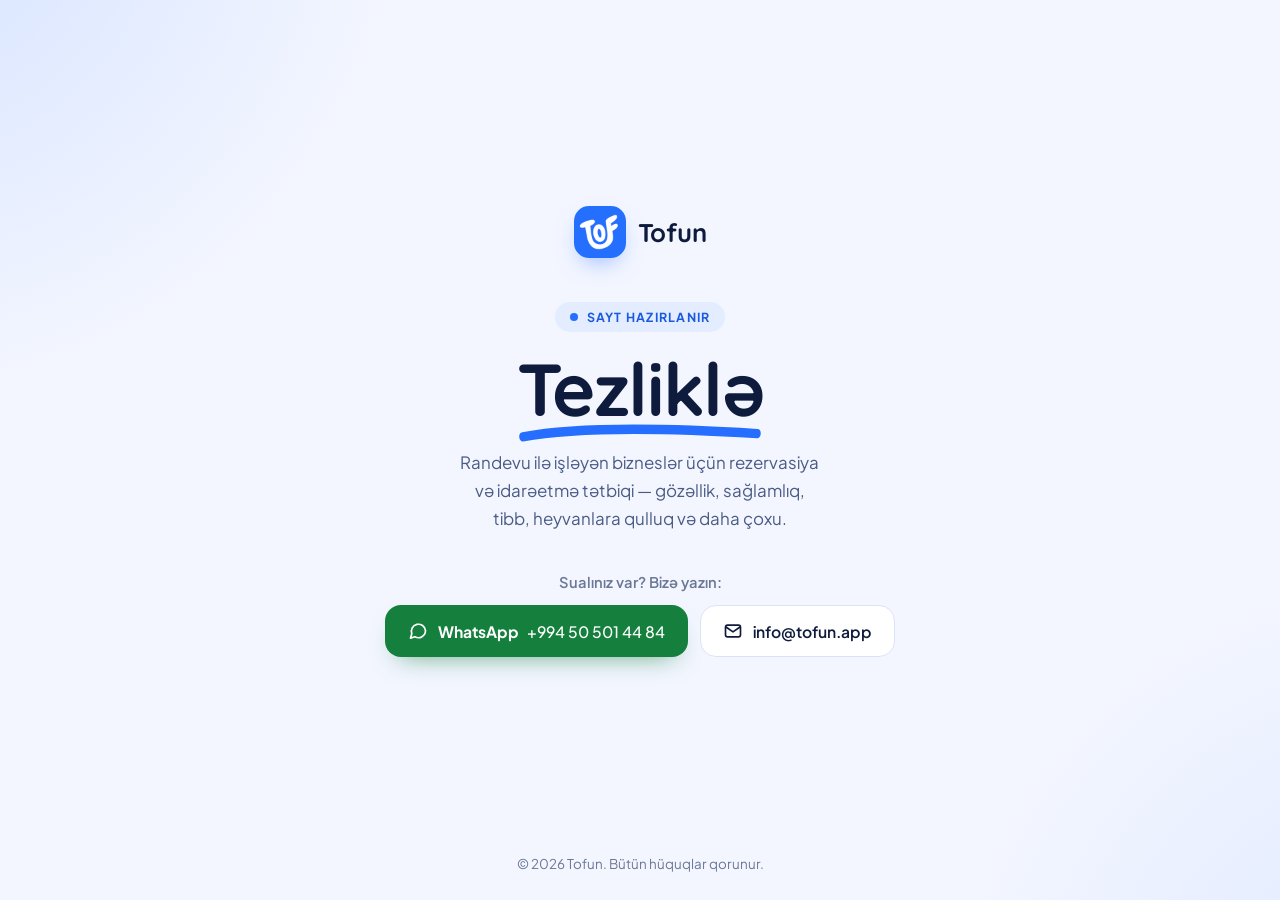
==== commit 3ebc103f: "Replace landing site with a single coming-soon page (Tezliklə) Co-Authored-By: Claude Opus 5.5 <nore" ====
--- a/index.html
+++ b/index.html
@@ -1,597 +1,285 @@
-<!DOCTYPE html>
-<html lang="az">
-<head>
-<meta charset="UTF-8">
-<meta name="viewport" content="width=device-width, initial-scale=1.0">
-<title>Tofun — Rezervasiya və biznes idarəetmə proqramı</title>
-<meta name="description" content="Tofun — randevu ilə işləyən bizneslər üçün rezervasiya və idarəetmə tətbiqi: gözəllik, sağlamlıq, tibb, heyvanlara qulluq və daha çoxu. Onlayn qəbul, komanda və gəlir bir yerdə.">
-<meta name="theme-color" content="#256eff">
-<meta property="og:title" content="Tofun — Randevu qəbulunu sadələşdirin">
-<meta property="og:description" content="Onlayn qəbul, komanda və gəlir — hamısı bir yerdə.">
-<meta property="og:type" content="website">
-<meta property="og:image" content="assets/img/tofun-icon-512.png">
-<meta name="twitter:card" content="summary">
-
-<!-- app icon / favicon set -->
-<link rel="icon" type="image/png" sizes="32x32" href="assets/img/favicon-32.png">
-<link rel="icon" type="image/png" sizes="16x16" href="assets/img/favicon-16.png">
-<link rel="icon" type="image/png" sizes="192x192" href="assets/img/tofun-icon-192.png">
-<link rel="apple-touch-icon" href="assets/img/apple-touch-icon.png">
-<link rel="manifest" href="site.webmanifest">
-
-<link rel="preconnect" href="https://fonts.googleapis.com">
-<link rel="preconnect" href="https://fonts.gstatic.com" crossorigin>
-<link href="https://fonts.googleapis.com/css2?family=Quicksand:wght@400;500;600;700&family=Plus+Jakarta+Sans:wght@400;500;600;700;800&display=swap" rel="stylesheet">
-<link rel="stylesheet" href="assets/css/style.css">
-</head>
-<body>
-
-<a class="skip-link" href="#main">Əsas məzmuna keç</a>
-<div class="scroll-progress" aria-hidden="true"></div>
-<div class="nav-scrim" id="navScrim" aria-hidden="true"></div>
-
-<!-- ===================== HEADER ===================== -->
-<header class="site-header" id="top">
-  <div class="container header-inner">
-    <a href="#top" class="brand" aria-label="Tofun ana səhifə">
-      <img class="brand-mark" src="assets/img/logo-mark-blue.png" alt="" width="38" height="38">
-      <span>Tofun</span>
-    </a>
-
-    <nav class="main-nav" id="mainNav" aria-label="Əsas naviqasiya">
-      <a href="#axin">Necə işləyir</a>
-      <a href="#imkanlar">İmkanlar</a>
-      <a href="#qiymet">Qiymət</a>
-      <a href="#sahelar">Sahələr</a>
-      <a href="#suallar">Suallar</a>
-    </nav>
-
-    <div class="header-actions">
-      <span class="btn btn-primary btn-soon">Tətbiqi endirin</span>
-      <button class="menu-toggle" id="menuToggle" aria-expanded="false" aria-controls="mainNav" aria-label="Menyunu aç/bağla">
-        <span></span><span></span><span></span>
-      </button>
-    </div>
-  </div>
-</header>
-
-<main id="main">
-
-  <!-- ===================== HERO ===================== -->
-  <section class="hero">
-    <div class="hero-grid" aria-hidden="true"></div>
-    <div class="aurora aurora-1" aria-hidden="true"></div>
-    <div class="aurora aurora-2" aria-hidden="true"></div>
-
-    <div class="container hero-inner">
-      <div class="hero-copy hero-stagger">
-        <span class="hero-chip" style="--i:0">
-          <b><span class="pulse"></span>Yeni</b>
-          Tofun Sizin üçündür
-        </span>
-        <h1 style="--i:1">Randevuları<br>asanlaşdırın,<br><em>biznesinizi</em> böyüdün.</h1>
-        <p class="lede" style="--i:2">Biznesinizi idarə etməyin daha ağıllı yolu. Planlama, komanda və gəlir: tək tətbiqdə, tam nəzarətdə.</p>
-        <div class="hero-cta" style="--i:3">
-          <span class="btn btn-primary btn-lg btn-soon">Tətbiqi endirin</span>
-          <a href="#axin" class="btn btn-ghost btn-lg">
-            <svg viewBox="0 0 24 24" fill="none" aria-hidden="true"><path d="M8 5v14l11-7z" fill="currentColor"/></svg>
-            Necə işlədiyinə baxın
-          </a>
-        </div>
-        <div class="hero-proof" style="--i:4">
-          6 ay pulsuz · Kart məlumatı istəmirik · Pulsuz dəstək
-        </div>
-      </div>
-
-      <div class="hero-stage" aria-hidden="true">
-        <div class="layer layer--cal" data-depth="14">
-          <div class="layer-card float-slow">
-            <div class="cal-top">
-              <div>
-                <h4>Cümə, 25 May</h4>
-                <span class="cal-sub">BU GÜN · 5 RANDEVU · 3s 45d</span>
-              </div>
-              <span class="cal-chip">
-                <svg width="12" height="12" viewBox="0 0 24 24" fill="none"><rect x="4" y="5" width="16" height="15" rx="3" stroke="currentColor" stroke-width="2"/><path d="M4 10h16" stroke="currentColor" stroke-width="2"/></svg>
-                Bugün
-              </span>
-            </div>
-            <div class="cal-tabs">
-              <span class="on">Hamısı</span>
-              <span>Təsdiqlənib</span>
-              <span>Gözləmədə <b class="bubble">7</b></span>
-            </div>
-            <div class="cal-body">
-              <div class="slot">
-                <span class="t">09:00</span>
-                <span class="who"><b>Nərmin Əliyeva</b><small>Saç kəsimi və boyama</small></span>
-                <span class="dur">45d</span>
-              </div>
-              <div class="slot">
-                <span class="t">10:00</span>
-                <span class="who"><b>Ceyhun Orucov</b><small>Fərdi məşq</small></span>
-                <span class="dur">30d</span>
-              </div>
-              <div class="slot">
-                <span class="t">10:45</span>
-                <span class="who"><b>Elçin Səfərov</b><small>Saç kəsimi</small></span>
-                <span class="dur">45d</span>
-              </div>
-              <div class="slot">
-                <span class="t">11:40</span>
-                <span class="who"><b>Leyla Hüseynova</b><small>Bədən masajı</small></span>
-                <span class="dur">35d</span>
-              </div>
-            </div>
-          </div>
-        </div>
-
-        <div class="layer layer--sheet" data-depth="34">
-          <div class="layer-card float-mid">
-            <div class="sheet-grip"></div>
-            <div class="sheet-title">Yeni randevu</div>
-            <div class="sheet-row on"><span>Saç kəsimi və boyama</span><b>60d</b></div>
-            <div class="sheet-row"><span>Aygün R.</span><b>Usta</b></div>
-            <div class="sheet-times">
-              <span>11:00</span><span class="on">11:30</span><span>12:15</span>
-            </div>
-          </div>
-        </div>
-
-        <div class="layer layer--toast" data-depth="46">
-          <div class="layer-card float-fast">
-            <span class="toast-dot">
-              <svg width="16" height="16" viewBox="0 0 24 24" fill="none"><path d="M5 13l4 4L19 7" stroke="currentColor" stroke-width="2.4" stroke-linecap="round" stroke-linejoin="round"/></svg>
-            </span>
-            <span>
-              <b>Yeni onlayn randevu</b>
-              <small>Leyla Hüseynova · sabah 14:00</small>
-            </span>
-          </div>
-        </div>
-
-        <div class="layer layer--rev" data-depth="26">
-          <div class="layer-card float-mid">
-            <div class="r-label">Bu günün gəliri</div>
-            <div class="r-val" data-count="1240" data-suffix=" ₼">0 ₼</div>
-            <div class="r-delta">▲ keçən cümədən +14%</div>
-          </div>
-        </div>
-      </div>
-    </div>
-  </section>
-
-  <!-- ===================== METRIC BAND ===================== -->
-  <div class="band">
-    <div class="container">
-      <div class="band-inner">
-        <div class="band-cell" data-reveal>
-          <div class="m-val">6 ay</div>
-          <div class="m-lbl">pulsuz sınaq müddəti — kart məlumatı istəmirik</div>
-        </div>
-        <div class="band-cell" data-reveal style="--reveal-delay:.08s">
-          <div class="m-val">7/24</div>
-          <div class="m-lbl">onlayn randevu — siz yatanda belə müştəri yazılır</div>
-        </div>
-        <div class="band-cell" data-reveal style="--reveal-delay:.16s">
-          <div class="m-val">1 <span style="font-size:.5em">tətbiq</span></div>
-          <div class="m-lbl">randevu, komanda və gəlir — hamısı bir yerdə</div>
-        </div>
-        <div class="band-cell" data-reveal style="--reveal-delay:.24s">
-          <div class="m-val">~5 <span style="font-size:.55em">dəq</span></div>
-          <div class="m-lbl">Quraşdırma</div>
-        </div>
-      </div>
-    </div>
-  </div>
-
-  <!-- ===================== WALKTHROUGH (scroll-pinned) ===================== -->
-  <section class="walk" id="axin">
-    <div class="container">
-      <div class="section-head" data-reveal>
-        <span class="kicker"><span class="num">01</span> Bir gün, Tofun-da</span>
-        <h2>Tətbiqi açırsız və hazırsınız.</h2>
-      </div>
-
-      <div class="walk-layout">
-        <div class="walk-media">
-          <div class="walk-phone">
-            <div class="walk-screen">
-              <!-- panel 1 -->
-              <div class="walk-panel is-active" data-panel="0">
-                <img class="walk-shot" src="assets/img/screens/s11-calendar-day.png" alt="" loading="lazy">
-              </div>
-              <!-- panel 2 -->
-              <div class="walk-panel" data-panel="1">
-                <img class="walk-shot" src="assets/img/screens/s14-revenue.png" alt="" loading="lazy">
-              </div>
-              <!-- panel 3 -->
-              <div class="walk-panel" data-panel="2">
-                <img class="walk-shot" src="assets/img/screens/s12-staff-perf.png" alt="" loading="lazy">
-              </div>
-            </div>
-          </div>
-        </div>
-
-        <div class="walk-steps">
-          <article class="walk-step is-active" data-step="0">
-            <span class="step-tag">Təqvim</span>
-            <h3>Günə hazırsınız</h3>
-            <p>Səhər açılışda telefona bir baxırsınız: bugünkü randevular, boş saatlar, kim işdədir — hamısı bir ekranda. Kimsə saatını dəyişsə, randevunu tutub boş yerə çəkirsiniz, bir neçə saniyəlik iş.</p>
-            <ul>
-              <li>Randevunu tutub başqa saata çəkin</li>
-              <li>Boş saatlar müştərilərə avtomatik açıq olur</li>
-            </ul>
-          </article>
-          <article class="walk-step" data-step="1">
-            <span class="step-tag">Analitika</span>
-            <h3>Rəqəmləri özünüz saymayın</h3>
-            <p>Günorta bir nəfəs alıb ayın necə getdiyinə baxırsınız: bu ay nə qədər gəlir, ən çox hansı xidmət gedir, kim daha çox qazandırır. Bir dənə də cədvəl doldurmursunuz — Tofun hamısını özü yığır.</p>
-            <ul>
-              <li>Bu ay keçən aya nisbətən necədir</li>
-              <li>Ən sıx və ən boş saatlar bir baxışda</li>
-            </ul>
-          </article>
-          <article class="walk-step" data-step="2">
-            <span class="step-tag">Ödənişlər</span>
-            <h3>Ay sonu, hər şey hazır gözləyir</h3>
-            <p>Ay bağlanır, hesablaşma vaxtıdır. Hər əməkdaşın gördüyü iş, qazandığı pay, yekun məbləğ — hamısı artıq qarşınızdadır. «Sən o gün neçə müştəri qəbul etdin?» sualı tarixdə qalır, rəqəmlər özü danışır.</p>
-            <ul>
-              <li>Hər əməkdaş üçün aydın hesabat</li>
-              <li>Ödənilən və gözləyən məbləğ ayrı-ayrı</li>
-            </ul>
-          </article>
-        </div>
-      </div>
-    </div>
-  </section>
-
-  <!-- ===================== FEATURES (bento) ===================== -->
-  <section class="features" id="imkanlar">
-    <div class="container">
-      <div class="section-head" data-reveal>
-        <span class="kicker"><span class="num">02</span> İmkanlar</span>
-        <h2>Az adamla, tam nəzarət</h2>
-      </div>
-
-      <div class="bento">
-        <div class="f-card wide" data-reveal>
-          <span class="f-ico"><svg width="22" height="22" viewBox="0 0 24 24" fill="none"><rect x="3" y="4" width="18" height="17" rx="3" stroke="currentColor" stroke-width="2"/><path d="M3 9.5h18" stroke="currentColor" stroke-width="2"/><path d="M8 3v4M16 3v4" stroke="currentColor" stroke-width="2" stroke-linecap="round"/></svg></span>
-          <h3>Boş saatlar özü dolur</h3>
-          <p>Müştəriləriniz istənilən vaxt, zəng etmədən özləri uyğun saatı seçib yazılır. Boş qalan saatlar təqviminizdə özü görünür.</p>
-        </div>
-        <div class="f-card" data-reveal style="--reveal-delay:.06s">
-          <span class="f-ico"><svg width="22" height="22" viewBox="0 0 24 24" fill="none"><path d="M12 3a4 4 0 0 1 4 4c0 2-2 3-2 5h-4c0-2-2-3-2-5a4 4 0 0 1 4-4Z" stroke="currentColor" stroke-width="2" stroke-linejoin="round"/><path d="M10 17h4M11 20h2" stroke="currentColor" stroke-width="2" stroke-linecap="round"/></svg></span>
-          <h3>Gəlməyən müştəri azalır</h3>
-          <p>Randevudan əvvəl müştəriyə xatırlatma özü gedir. Unudub gəlməyənlər azalır, boş saat az qalır.</p>
-        </div>
-        <div class="f-card" data-reveal style="--reveal-delay:.12s">
-          <span class="f-ico"><svg width="22" height="22" viewBox="0 0 24 24" fill="none"><rect x="5" y="3" width="14" height="18" rx="2" stroke="currentColor" stroke-width="2"/><path d="M8 8h8M8 12h8M8 16h5" stroke="currentColor" stroke-width="2" stroke-linecap="round"/></svg></span>
-          <h3>Öz qaydalarınızı siz qurursunuz</h3>
-          <p>Gəlməyən və ya son anda ləğv edən müştərilər üçün depozit, no-show və ləğvetmə siyasətini özünüz təyin edirsiniz — biznesinizə uyğun necə istəyirsinizsə, elə tətbiq olunur.</p>
-        </div>
-        <div class="f-card wide" data-reveal style="--reveal-delay:.06s">
-          <span class="f-ico"><svg width="22" height="22" viewBox="0 0 24 24" fill="none"><path d="M3 20h18" stroke="currentColor" stroke-width="2" stroke-linecap="round"/><path d="M6 20v-7M12 20V5M18 20v-10" stroke="currentColor" stroke-width="2" stroke-linecap="round"/></svg></span>
-          <h3>Qərarları rəqəmlərlə verirsiniz</h3>
-          <p>Ən sıx saatlar, təkrar gələn müştərilər və ayın gedişatı avtomatik hesablanır. Qərarı təxminlə yox, faktla verirsiniz.</p>
-        </div>
-        <div class="f-card" data-reveal style="--reveal-delay:.12s">
-          <span class="f-ico"><svg width="22" height="22" viewBox="0 0 24 24" fill="none"><circle cx="12" cy="8" r="3.2" stroke="currentColor" stroke-width="2"/><path d="M5 19c0-3.3 3.1-6 7-6s7 2.7 7 6" stroke="currentColor" stroke-width="2" stroke-linecap="round"/></svg></span>
-          <h3>Hər müştərini tanıyırsınız</h3>
-          <p>Hər müştərinin keçmiş randevuları, seçdiyi xidmətlər və qeydləriniz bir kartda toplanır.</p>
-        </div>
-        <div class="f-card" data-reveal>
-          <span class="f-ico"><svg width="22" height="22" viewBox="0 0 24 24" fill="none"><path d="M20 12 12 20 4 12 12 4l8 8Z" stroke="currentColor" stroke-width="2" stroke-linejoin="round"/><circle cx="12" cy="12" r="2" fill="currentColor"/></svg></span>
-          <h3>Unudulan müştəri geri qayıdır</h3>
-          <p>Endirim və kampaniyanı bir neçə toxunuşla qurursunuz, çoxdan gəlməyən müştəriləri xüsusi təklif ilə geri çağırırsınız.</p>
-        </div>
-        <div class="f-card wide" data-reveal>
-          <span class="f-ico"><svg width="22" height="22" viewBox="0 0 24 24" fill="none"><rect x="7" y="2" width="10" height="20" rx="2.5" stroke="currentColor" stroke-width="2"/><path d="M11 19h2" stroke="currentColor" stroke-width="2" stroke-linecap="round"/></svg></span>
-          <h3>Biznes əlinizin altında</h3>
-          <p>Harada olsanız da günün cədvəlini telefondan görürsünüz, randevunu bir toxunuşla təsdiqləyirsiniz.</p>
-        </div>
-      </div>
-    </div>
-  </section>
-
-  <!-- ===================== TRUST ===================== -->
-  <section class="trust" id="etibar">
-    <div class="container">
-      <div class="section-head center" data-reveal>
-        <span class="kicker">Niyə Tofun</span>
-        <h2>Bütün işinizi bir tətbiqə etibar edirsiniz</h2>
-      </div>
-      <div class="trust-grid">
-        <div class="trust-card" data-reveal>
-          <span class="trust-ico">
-            <svg width="20" height="20" viewBox="0 0 24 24" fill="none"><path d="M5 8h14M5 12h14M5 16h9" stroke="currentColor" stroke-width="2" stroke-linecap="round"/><circle cx="12" cy="12" r="9" stroke="currentColor" stroke-width="2"/></svg>
-          </span>
-          <h3>Azərbaycan, rus və ingilis dilində</h3>
-          <p>Tətbiq üç dildə işləyir — Azərbaycan, rus və ingilis. Müştəriniz hansı dildə rahatdırsa, tətbiqi o dildə istifadə edir.</p>
-        </div>
-        <div class="trust-card" data-reveal style="--reveal-delay:.06s">
-          <span class="trust-ico">
-            <svg width="20" height="20" viewBox="0 0 24 24" fill="none"><path d="M12 3l7 3v6c0 4.5-3 7.5-7 9-4-1.5-7-4.5-7-9V6l7-3Z" stroke="currentColor" stroke-width="2" stroke-linejoin="round"/><path d="M9 12l2 2 4-4" stroke="currentColor" stroke-width="2" stroke-linecap="round" stroke-linejoin="round"/></svg>
-          </span>
-          <h3>Məlumatlarınız sizindir</h3>
-          <p>Müştəri siyahınız və gəlir hesabatlarınız yalnız sizə görünür, kənar adamlarla paylaşılmır.</p>
-        </div>
-        <div class="trust-card" data-reveal style="--reveal-delay:.12s">
-          <span class="trust-ico">
-            <svg width="20" height="20" viewBox="0 0 24 24" fill="none"><path d="M3 12h4l2-7 4 14 2-7h6" stroke="currentColor" stroke-width="2" stroke-linecap="round" stroke-linejoin="round"/></svg>
-          </span>
-          <h3>Artıq canlı məhsul</h3>
-          <p>Tofun konsept deyil — bu gün real bizneslər onunla randevu qəbul edir, komandasını idarə edir və gəlirini izləyir.</p>
-        </div>
-        <div class="trust-card" data-reveal style="--reveal-delay:.18s">
-          <span class="trust-ico">
-            <svg width="20" height="20" viewBox="0 0 24 24" fill="none"><path d="M12 21s7-5.2 7-11a7 7 0 1 0-14 0c0 5.8 7 11 7 11Z" stroke="currentColor" stroke-width="2" stroke-linejoin="round"/><circle cx="12" cy="10" r="2.5" stroke="currentColor" stroke-width="2"/></svg>
-          </span>
-          <h3>Bakıda qurulub</h3>
-          <p>Yerli komanda, buradakı bizneslər üçün. Dəstək də bir mesaj uzaqlıqdadır.</p>
-        </div>
-      </div>
-    </div>
-  </section>
-
-  <!-- ===================== PRICING ===================== -->
-  <section class="pricing" id="qiymet">
-    <div class="container">
-      <div class="price-band" data-reveal>
-        <div class="price-main">
-          <span class="kicker">Qiymət</span>
-          <div class="price-figure"><b>6 ay</b><span>pulsuz sınaq</span></div>
-          <p>Qeydiyyatdan keçən kimi randevu, təqvim, qazanc hesabı, kampaniya və analitika — hamısı 6 ay tamamilə pulsuzdur. Kart məlumatı istəmirik.</p>
-          <p class="price-fine">6 aydan sonra əlçatan, şəffaf aylıq abunə haqqı tətbiq olunur — gizli ödəniş yoxdur.</p>
-        </div>
-        <ul class="price-list">
-          <li>Limitsiz randevu və müştəri</li>
-          <li>Bütün əməkdaşlar üçün təqvim</li>
-          <li>Avtomatik xatırlatma, qazanc hesabı və analitika</li>
-          <li>Pulsuz quraşdırma dəstəyi</li>
-          <li>Müştəriləriniz kartla onlayn ödəyə bilir</li>
-        </ul>
-      </div>
-    </div>
-  </section>
-
-  <!-- ===================== CLIENT APP ===================== -->
-  <section class="walk" id="musterilar">
-    <div class="container">
-      <div class="section-head" data-reveal>
-        <span class="kicker"><span class="num">03</span> Müştərilər üçün</span>
-        <h2>Müştəriləriniz üçün də rahat</h2>
-      </div>
-
-      <div class="walk-layout">
-        <div class="walk-media">
-          <div class="walk-phone">
-            <div class="walk-screen">
-              <div class="walk-panel is-active" data-panel="0">
-                <img class="walk-shot" src="assets/img/screens/s00-recommended.png" alt="" loading="lazy">
-              </div>
-              <div class="walk-panel" data-panel="1">
-                <img class="walk-shot" src="assets/img/screens/s03-select-time.png" alt="" loading="lazy">
-              </div>
-              <div class="walk-panel" data-panel="2">
-                <img class="walk-shot" src="assets/img/screens/s04-review-confirm.png" alt="" loading="lazy">
-              </div>
-            </div>
-          </div>
-        </div>
-
-        <div class="walk-steps">
-          <article class="walk-step is-active" data-step="0">
-            <span class="step-tag">Kəşf</span>
-            <h3>Sevdiyi ustanı tapır</h3>
-            <p>Müştəri xəritədə yaxın bizneslərə baxır, başqa müştərilərin rəylərinə görə seçim edir — bu da sizin üçün pulsuz reklam deməkdir.</p>
-            <ul>
-              <li>Reytinq və rəylər hər kartda görünür</li>
-              <li>Ünvan, iş saatı və məsafə bir baxışda</li>
-            </ul>
-          </article>
-          <article class="walk-step" data-step="1">
-            <span class="step-tag">Vaxt seçimi</span>
-            <h3>Uyğun saatı özü seçir</h3>
-            <p>Boş saatlar avtomatik görünür, müştəri istədiyi ustanı və vaxtı seçib davam edir.</p>
-          </article>
-          <article class="walk-step" data-step="2">
-            <span class="step-tag">Təsdiq</span>
-            <h3>Kart və ya nağd ödəyir, təsdiqini alır</h3>
-            <p>Qiyməti görür, kartla və ya nağd ödəməyi seçir və bir toxunuşla randevusunu təsdiqləyir — cəmi 3 addımda, bir neçə dəqiqədə.</p>
-          </article>
-        </div>
-      </div>
-
-      <div class="clients-note" data-reveal>
-        <p>Müştəri tətbiqi artıq hazırdır, tezliklə mağazalarda — indi randevular sizin şəxsi onlayn qəbul linkinizlə gəlir.</p>
-        <div class="store-badges">
-          <span class="store-badge" aria-disabled="true">
-            <svg width="18" height="18" viewBox="0 0 24 24" fill="currentColor"><path d="M16.7 12.4c0-2.5 2-3.7 2.1-3.8-1.1-1.7-2.9-1.9-3.5-1.9-1.5-.2-2.9.9-3.6.9-.7 0-1.9-.9-3.1-.8-1.6 0-3 .9-3.8 2.3-1.6 2.8-.4 7 1.2 9.3.8 1.1 1.7 2.4 2.9 2.3 1.2 0 1.6-.7 3-.7 1.4 0 1.8.7 3.1.7 1.3 0 2.1-1.1 2.9-2.3.9-1.3 1.3-2.6 1.3-2.7-.1 0-2.5-1-2.5-3.8ZM14.5 5c.6-.8 1.1-1.9.9-3-1 .1-2.1.7-2.8 1.4-.6.7-1.1 1.8-1 2.9 1.1.1 2.2-.6 2.9-1.3Z"/></svg>
-            <span>App Store <em>Tezliklə</em></span>
-          </span>
-          <span class="store-badge" aria-disabled="true">
-            <svg width="18" height="18" viewBox="0 0 24 24" fill="currentColor"><path d="M3.6 2.6c-.4.3-.6.8-.6 1.4v16c0 .6.2 1.1.6 1.4l9.3-9.4-9.3-9.4ZM15 12l2.6-2.6-8.3-4.7L15 12Zm0 0-5.7 7.3 8.3-4.7L15 12Zm2.2-.9c.7-.4 1.2-.9 1.2-1.5s-.5-1.1-1.2-1.5l-1.4-.8-2.9 2.3 2.9 2.3 1.4-.8Z"/></svg>
-            <span>Google Play <em>Tezliklə</em></span>
-          </span>
-        </div>
-      </div>
-    </div>
-  </section>
-
-  <!-- ===================== INDUSTRIES (marquee) ===================== -->
-  <section class="industries" id="sahelar">
-    <div class="section-head center" data-reveal>
-      <span class="kicker"><span class="num">04</span> Kimlər üçün</span>
-      <h2>Tofun Sizin üçündür</h2>
-      <p>Tofun randevu ilə işləyən istənilən sahə üçün hazırlanıb — gözəllikdən tutmuş tibbə və heyvan baxımına qədər.</p>
-    </div>
-
-    <div class="marquee" aria-hidden="true">
-      <div class="marquee-track">
-        <article class="ind-card"><div class="ico ico--beauty"><img src="assets/img/icons/cat-hair-salon.png" alt=""></div><h3>Gözəllik</h3><p>Saç, dırnaq, makiyaj və epilyasiya studiyaları.</p></article>
-        <article class="ind-card"><div class="ico ico--health"><img src="assets/img/icons/cat-spa-sauna.png" alt=""></div><h3>Sağlamlıq</h3><p>Masaj, spa və sauna mərkəzləri.</p></article>
-        <article class="ind-card"><div class="ico ico--medical"><img src="assets/img/icons/cat-medical-clinic.png" alt=""></div><h3>Tibb</h3><p>Diş həkimləri, klinikalar və fizioterapiya mərkəzləri.</p></article>
-        <article class="ind-card"><div class="ico ico--pets"><img src="assets/img/icons/cat-pet-grooming.png" alt=""></div><h3>Heyvanlara qulluq</h3><p>Ev heyvanları üçün qulluq və qırxım studiyaları.</p></article>
-        <!-- duplicate for seamless loop -->
-        <article class="ind-card"><div class="ico ico--beauty"><img src="assets/img/icons/cat-hair-salon.png" alt=""></div><h3>Gözəllik</h3><p>Saç, dırnaq, makiyaj və epilyasiya studiyaları.</p></article>
-        <article class="ind-card"><div class="ico ico--health"><img src="assets/img/icons/cat-spa-sauna.png" alt=""></div><h3>Sağlamlıq</h3><p>Masaj, spa və sauna mərkəzləri.</p></article>
-        <article class="ind-card"><div class="ico ico--medical"><img src="assets/img/icons/cat-medical-clinic.png" alt=""></div><h3>Tibb</h3><p>Diş həkimləri, klinikalar və fizioterapiya mərkəzləri.</p></article>
-        <article class="ind-card"><div class="ico ico--pets"><img src="assets/img/icons/cat-pet-grooming.png" alt=""></div><h3>Heyvanlara qulluq</h3><p>Ev heyvanları üçün qulluq və qırxım studiyaları.</p></article>
-      </div>
-    </div>
-  </section>
-
-  <!-- ===================== HOW YOU START ===================== -->
-  <section class="how" id="basla-nece">
-    <div class="container">
-      <div class="section-head center" data-reveal>
-        <span class="kicker"><span class="num">05</span> Necə başlayırsınız</span>
-        <h2>Bu gün qurun, sabah randevu qəbul edin</h2>
-      </div>
-      <div class="how-track" data-reveal>
-        <div class="how-line" aria-hidden="true"></div>
-        <div class="how-step">
-          <div class="how-num">1</div>
-          <h3>Qeydiyyatdan keçin</h3>
-          <p>E-poçt və ya telefon nömrəsi ilə hesab yaradın. Kart məlumatı istəmirik.</p>
-        </div>
-        <div class="how-step">
-          <div class="how-num">2</div>
-          <h3>Xidmət və komandanı əlavə edin</h3>
-          <p>Xidmətlərinizi, iş saatlarını və əməkdaşları bir dəfə daxil edin.</p>
-        </div>
-        <div class="how-step">
-          <div class="how-num">3</div>
-          <h3>Onlayn qəbul linkinizi paylaşın</h3>
-          <p>Öz səhifənizi Instagram-a, WhatsApp-a və ya profilinizə qoyun. Müştərilər həmin andan özləri yazıla bilər.</p>
-        </div>
-      </div>
-    </div>
-  </section>
-
-  <!-- ===================== SUPPORT PANEL ===================== -->
-  <section class="support">
-    <div class="container">
-      <div class="support-panel" data-reveal>
-        <div>
-          <h2>Quraşdırmada kömək lazımdır?</h2>
-          <p>WhatsApp və ya email ilə yazın — Tofun-u sizin biznesinizə uyğun birlikdə quraq. Xidmətlər, əməkdaşlar, iş saatları... hamısını yığışdırarıq.</p>
-          <div class="support-tags">
-            <span><svg viewBox="0 0 24 24" fill="none"><path d="M5 13l4 4L19 7" stroke="currentColor" stroke-width="2.6" stroke-linecap="round" stroke-linejoin="round"/></svg> Real adam cavab verir</span>
-            <span><svg viewBox="0 0 24 24" fill="none"><path d="M5 13l4 4L19 7" stroke="currentColor" stroke-width="2.6" stroke-linecap="round" stroke-linejoin="round"/></svg> Pulsuz quraşdırma</span>
-            <span><svg viewBox="0 0 24 24" fill="none"><path d="M5 13l4 4L19 7" stroke="currentColor" stroke-width="2.6" stroke-linecap="round" stroke-linejoin="round"/></svg> Tez cavab</span>
-          </div>
-        </div>
-        <div class="support-actions">
-          <a href="https://wa.me/994505014484" class="btn btn-whatsapp btn-lg" id="whatsappCta">
-            <svg width="18" height="18" viewBox="0 0 24 24" fill="currentColor" aria-hidden="true"><path d="M12 2C6.5 2 2 6.5 2 12c0 1.9.5 3.7 1.5 5.2L2 22l4.9-1.4A10 10 0 0 0 12 22c5.5 0 10-4.5 10-10S17.5 2 12 2Zm5.4 13.6c-.2.5-1.1 1-1.5 1.1-.4.1-.9.1-1.5-.1-.4-.1-.9-.3-1.6-.6-2.6-1.1-4.3-3.7-4.4-3.9-.2-.2-1.1-1.4-1.1-2.6 0-1.2.6-1.8.8-2 .2-.3.5-.3.7-.3h.5c.1 0 .4 0 .6.4.2.5.7 1.7.7 1.8.1.1.1.3 0 .4-.3.6-.6.6-.5.8.5.8 1 1.3 1.7 1.7.3.2.5.2.7 0 .2-.2.7-.8.9-1.1.2-.3.4-.2.6-.1.2.1 1.4.7 1.6.8.2.1.4.2.4.3.1.2.1.8-.1 1.3Z"/></svg>
-            WhatsApp-dan yazın
-          </a>
-          <a href="mailto:info@tofun.app" class="btn btn-ghost btn-lg">
-            <svg width="18" height="18" viewBox="0 0 24 24" fill="none" aria-hidden="true"><rect x="3" y="5" width="18" height="14" rx="2" stroke="currentColor" stroke-width="2"/><path d="M4 7l8 6 8-6" stroke="currentColor" stroke-width="2" stroke-linecap="round" stroke-linejoin="round"/></svg>
-            Email yazın
-          </a>
-        </div>
-      </div>
-    </div>
-  </section>
-
-  <!-- ===================== FAQ ===================== -->
-  <section class="faq" id="suallar">
-    <div class="container">
-      <div class="section-head center" data-reveal>
-        <span class="kicker"><span class="num">06</span> Suallar</span>
-        <h2>Başlamadan əvvəl bilmək istədikləriniz</h2>
-      </div>
-
-      <div class="accordion" data-reveal>
-        <div class="acc-item open">
-          <button class="acc-trigger" aria-expanded="true">Necə başlaya bilərəm?<span class="pm" aria-hidden="true"></span></button>
-          <div class="acc-panel"><div class="acc-panel-inner">Qeydiyyatdan keçin, xidmətlərinizi və əməkdaşlarınızı bir dəfə siyahıya salın — bir neçə dəqiqədən sonra ilk randevunu qəbul etməyə hazırsınız. WhatsApp və ya email ilə yazın, birlikdə edərik.</div></div>
-        </div>
-        <div class="acc-item">
-          <button class="acc-trigger" aria-expanded="false">Doğrudan pulsuzdur? Gizli ödəniş yoxdur?<span class="pm" aria-hidden="true"></span></button>
-          <div class="acc-panel"><div class="acc-panel-inner">Bəli — tam mənada. Qeydiyyatdan sonra bütün funksiyalar 6 ay tamamilə pulsuzdur, kart məlumatı belə istəmirik. 6 aydan sonra əlçatan, şəffaf aylıq abunə haqqı başlayır — gizli ödəniş, sürpriz xərc yoxdur.</div></div>
-        </div>
-        <div class="acc-item">
-          <button class="acc-trigger" aria-expanded="false">Müştəriyə xatırlatmanı sistem özü göndərir?<span class="pm" aria-hidden="true"></span></button>
-          <div class="acc-panel"><div class="acc-panel-inner">Bəli. Randevudan əvvəl müştəriyə xatırlatma avtomatik gedir. Belə olanda unudub gəlməyən müştəri xeyli azalır.</div></div>
-        </div>
-        <div class="acc-item">
-          <button class="acc-trigger" aria-expanded="false">Mobil tətbiq var?<span class="pm" aria-hidden="true"></span></button>
-          <div class="acc-panel"><div class="acc-panel-inner">Bəli. Həm əməkdaşlar, həm də müştərilər üçün mobil tətbiq artıq App Store və Google Play-dədir. Tofun-u brauzerdən də tam istifadə edə bilərsiniz.</div></div>
-        </div>
-        <div class="acc-item">
-          <button class="acc-trigger" aria-expanded="false">Quraşdırmaqda kömək edirsiniz?<span class="pm" aria-hidden="true"></span></button>
-          <div class="acc-panel"><div class="acc-panel-inner">Bəli, özü də pulsuz. WhatsApp və ya email ilə yazın — xidmətləri, əməkdaşları və iş saatlarını birlikdə quraq. Adətən bir söhbətdə bitir.</div></div>
-        </div>
-      </div>
-    </div>
-  </section>
-
-  <!-- ===================== FINAL CTA ===================== -->
-  <section class="final" id="basla">
-    <div class="container">
-      <div class="final-panel" data-reveal>
-        <div class="final-mesh" aria-hidden="true"></div>
-        <div>
-          <h2>Biznesinizi böyütməyə <em>bu gün</em> başlayın.</h2>
-          <p>Təqvimi açın, komandanı idarə edin, gəliri izləyin — Tofun hamısını bir yerə yığır.</p>
-          <ul class="check-list on-dark">
-            <li>Gözəllikdən tibbə qədər — hər sahəyə uyğundur</li>
-            <li>Qeydiyyat, müştəri, xatırlatma və gəlir bir sistemdə</li>
-            <li>Quraşdırmada pulsuz kömək</li>
-          </ul>
-        </div>
-        <div class="final-actions">
-          <span class="btn btn-lg btn-soon">Tətbiqi endirin</span>
-          <span class="final-note">✓ 6 ay pulsuz · Kart məlumatı istəmirik</span>
-        </div>
-      </div>
-    </div>
-  </section>
-
-</main>
-
-<!-- ===================== FOOTER ===================== -->
-<footer class="site-footer">
-  <div class="container">
-    <div class="footer-inner">
-      <div class="footer-brand">
-        <a href="#top" class="brand">
-          <img class="brand-mark" src="assets/img/logo-mark-white.png" alt="" width="38" height="38">
-          <span>Tofun</span>
-        </a>
-        <p>Randevu ilə işləyən bizneslər üçün gündəlik idarəetmə tətbiqi.</p>
-        <a href="mailto:info@tofun.app" class="footer-mail">info@tofun.app</a>
-      </div>
-      <div class="footer-col">
-        <h4>Məhsul</h4>
-        <a href="#imkanlar">İmkanlar</a>
-        <a href="#sahelar">Sahələr</a>
-        <a href="#musterilar">Müştərilər üçün</a>
-        <a href="#suallar">Suallar</a>
-      </div>
-      <div class="footer-col">
-        <h4>Şirkət</h4>
-        <a href="#qiymet">Qiymət</a>
-        <a href="#suallar">Suallar</a>
-        <a href="mailto:info@tofun.app">Əlaqə</a>
-      </div>
-      <div class="footer-col">
-        <h4>Hüquqi</h4>
-        <a href="#">Məxfilik Siyasəti</a>
-        <a href="#">İstifadə Şərtləri</a>
-      </div>
-    </div>
-    <div class="footer-bottom">
-      <span>© 2026 Tofun. Bütün hüquqlar qorunur.</span>
-      <span>Bakı, Azərbaycan</span>
-    </div>
-  </div>
-</footer>
-
-<script src="assets/js/main.js"></script>
-</body>
-</html>
+<!DOCTYPE html>
+<html lang="az">
+<head>
+<meta charset="UTF-8">
+<meta name="viewport" content="width=device-width, initial-scale=1">
+<title>Tofun — Tezliklə</title>
+<meta name="description" content="Tofun — randevu ilə işləyən bizneslər üçün rezervasiya və idarəetmə tətbiqi. Tezliklə.">
+<meta name="theme-color" content="#256eff">
+<link rel="canonical" href="https://tofun.app/">
+<meta property="og:type" content="website">
+<meta property="og:url" content="https://tofun.app/">
+<meta property="og:title" content="Tofun — Tezliklə">
+<meta property="og:description" content="Randevu ilə işləyən bizneslər üçün rezervasiya və idarəetmə tətbiqi.">
+<meta name="twitter:card" content="summary">
+<link rel="icon" type="image/png" sizes="32x32" href="[data-uri]">
+<link rel="preconnect" href="https://fonts.googleapis.com">
+<link rel="preconnect" href="https://fonts.gstatic.com" crossorigin>
+<link href="https://fonts.googleapis.com/css2?family=Quicksand:wght@700&family=Plus+Jakarta+Sans:wght@400;500;600;700&display=swap" rel="stylesheet">
+<style>
+  :root {
+    --ink: #0e1b3d;
+    --ink-2: #4b5c86;
+    --muted: #6b7896;
+    --bg: #f3f6ff;
+    --card: #ffffff;
+    --line: #dbe3f7;
+    --blue: #256eff;
+    --blue-600: #1a5ae0;
+    --pill: #e4ecff;
+    --wa: #15803d;
+    --wa-hover: #116a32;
+    --glow-1: rgba(37, 110, 255, .16);
+    --glow-2: rgba(37, 110, 255, .10);
+    --display: 'Quicksand', 'Plus Jakarta Sans', system-ui, sans-serif;
+    --sans: 'Plus Jakarta Sans', system-ui, -apple-system, 'Segoe UI', Roboto, sans-serif;
+    --swoosh: url("data:image/svg+xml,%3Csvg xmlns='http://www.w3.org/2000/svg' viewBox='0 0 300 20' preserveAspectRatio='none'%3E%3Cpath d='M7 13.5C64 5.5 152 4 293 10.5' stroke='%23256EFF' stroke-width='8.5' stroke-linecap='round' fill='none'/%3E%3C/svg%3E");
+    color-scheme: light;
+  }
+
+  @media (prefers-color-scheme: dark) {
+    :root {
+      --ink: #eef3ff;
+      --ink-2: #b6c3e2;
+      --muted: #8d9bbd;
+      --bg: #0a1230;
+      --card: #111c3f;
+      --line: #23345f;
+      --pill: #15275e;
+      --glow-1: rgba(37, 110, 255, .22);
+      --glow-2: rgba(37, 110, 255, .12);
+      color-scheme: dark;
+    }
+  }
+
+  *, *::before, *::after { box-sizing: border-box; margin: 0; }
+
+  body {
+    min-height: 100vh;
+    min-height: 100dvh;
+    display: flex;
+    flex-direction: column;
+    font-family: var(--sans);
+    color: var(--ink);
+    background-color: var(--bg);
+    background-image:
+      radial-gradient(70vmax 70vmax at -10% -15%, var(--glow-1), transparent 60%),
+      radial-gradient(60vmax 60vmax at 110% 115%, var(--glow-2), transparent 60%);
+    background-attachment: fixed;
+    -webkit-font-smoothing: antialiased;
+    text-rendering: optimizeLegibility;
+  }
+
+  main {
+    flex: 1;
+    width: 100%;
+    max-width: 600px;
+    margin: 0 auto;
+    padding: 56px 16px 24px;
+    display: flex;
+    flex-direction: column;
+    align-items: center;
+    justify-content: center;
+    text-align: center;
+  }
+
+  .brand {
+    display: inline-flex;
+    align-items: center;
+    gap: 12px;
+    font-family: var(--display);
+    font-weight: 700;
+    font-size: 1.6rem;
+    letter-spacing: -.01em;
+  }
+
+  .brand img {
+    width: 52px;
+    height: 52px;
+    border-radius: 15px;
+    box-shadow: 0 10px 24px -10px rgba(37, 110, 255, .6);
+  }
+
+  .pill {
+    display: inline-flex;
+    align-items: center;
+    gap: 9px;
+    margin-top: 44px;
+    padding: 7px 15px;
+    border-radius: 999px;
+    background: var(--pill);
+    color: var(--blue-600);
+    font-size: .78rem;
+    font-weight: 700;
+    letter-spacing: .1em;
+    text-transform: uppercase;
+  }
+
+  @media (prefers-color-scheme: dark) {
+    .pill { color: #9cbbff; }
+  }
+
+  .pill i {
+    width: 8px;
+    height: 8px;
+    border-radius: 50%;
+    background: var(--blue);
+    animation: pulse 2.2s infinite;
+  }
+
+  h1 {
+    margin-top: 18px;
+    font-family: var(--display);
+    font-weight: 700;
+    font-size: clamp(2.9rem, 12vw, 4.6rem);
+    line-height: 1.05;
+    letter-spacing: -.02em;
+  }
+
+  h1 span {
+    padding-bottom: .14em;
+    background: var(--swoosh) no-repeat 0 100% / 100% .3em;
+  }
+
+  .lead {
+    max-width: 30em;
+    margin-top: 22px;
+    font-size: 1.06rem;
+    line-height: 1.65;
+    color: var(--ink-2);
+    text-wrap: balance;
+  }
+
+  .ask {
+    margin-top: 40px;
+    font-size: .92rem;
+    font-weight: 600;
+    color: var(--muted);
+  }
+
+  .actions {
+    display: flex;
+    flex-wrap: wrap;
+    justify-content: center;
+    gap: 12px;
+    margin-top: 14px;
+  }
+
+  .btn {
+    display: inline-flex;
+    align-items: center;
+    justify-content: center;
+    gap: 10px;
+    min-height: 52px;
+    padding: 12px 22px;
+    border-radius: 16px;
+    border: 1.5px solid transparent;
+    font: inherit;
+    font-size: .98rem;
+    font-weight: 600;
+    text-decoration: none;
+    transition: transform .2s cubic-bezier(.16, 1, .3, 1), background-color .2s, border-color .2s;
+  }
+
+  .btn-text {
+    display: flex;
+    flex-wrap: wrap;
+    justify-content: center;
+    column-gap: .45em;
+  }
+
+  .btn b { font-weight: 700; }
+  .btn .num { font-weight: 500; white-space: nowrap; }
+  .btn svg { width: 20px; height: 20px; flex: none; }
+  .btn:hover { transform: translateY(-2px); }
+
+  .btn:focus-visible {
+    outline: 3px solid var(--blue);
+    outline-offset: 3px;
+  }
+
+  .btn-wa {
+    background: var(--wa);
+    color: #fff;
+    box-shadow: 0 12px 26px -14px rgba(21, 128, 61, .7);
+  }
+
+  .btn-wa:hover { background: var(--wa-hover); }
+
+  .btn-mail {
+    background: var(--card);
+    color: var(--ink);
+    border-color: var(--line);
+  }
+
+  .btn-mail:hover { border-color: var(--blue); }
+
+  footer {
+    padding: 24px 16px 28px;
+    text-align: center;
+    font-size: .84rem;
+    color: var(--muted);
+  }
+
+  main > * { animation: rise .8s cubic-bezier(.16, 1, .3, 1) both; }
+  main > :nth-child(2) { animation-delay: .07s; }
+  main > :nth-child(3) { animation-delay: .14s; }
+  main > :nth-child(4) { animation-delay: .21s; }
+  main > :nth-child(5) { animation-delay: .28s; }
+  main > :nth-child(6) { animation-delay: .35s; }
+
+  @keyframes rise {
+    from { opacity: 0; transform: translateY(14px); }
+    to { opacity: 1; transform: none; }
+  }
+
+  @keyframes pulse {
+    0% { box-shadow: 0 0 0 0 rgba(37, 110, 255, .5); }
+    70% { box-shadow: 0 0 0 10px rgba(37, 110, 255, 0); }
+    100% { box-shadow: 0 0 0 0 rgba(37, 110, 255, 0); }
+  }
+
+  @media (max-width: 520px) {
+    main { padding-top: 40px; }
+    .pill { margin-top: 36px; }
+    .actions { flex-direction: column; width: 100%; }
+    .btn { width: 100%; }
+  }
+
+  @media (prefers-reduced-motion: reduce) {
+    *, *::before, *::after { animation: none !important; transition: none !important; }
+  }
+</style>
+</head>
+<body>
+  <main>
+    <div class="brand">
+      <img src="[data-uri]" alt="" width="52" height="52">
+      <span>Tofun</span>
+    </div>
+
+    <p class="pill"><i aria-hidden="true"></i>Sayt hazırlanır</p>
+
+    <h1><span>Tezliklə</span></h1>
+
+    <p class="lead">Randevu ilə işləyən bizneslər üçün rezervasiya və idarəetmə tətbiqi — gözəllik, sağlamlıq, tibb, heyvanlara qulluq və daha çoxu.</p>
+
+    <p class="ask">Sualınız var? Bizə yazın:</p>
+
+    <div class="actions">
+      <a class="btn btn-wa" href="https://wa.me/994505014484" target="_blank" rel="noopener">
+        <svg viewBox="0 0 24 24" fill="none" stroke="currentColor" stroke-width="2" stroke-linecap="round" stroke-linejoin="round" aria-hidden="true"><path d="M21 11.5a8.5 8.5 0 0 1-12.6 7.45L3 20.5l1.6-5.1A8.5 8.5 0 1 1 21 11.5z"/></svg>
+        <span class="btn-text"><b>WhatsApp</b><span class="num">+994 50 501 44 84</span></span>
+      </a>
+      <a class="btn btn-mail" href="mailto:info@tofun.app">
+        <svg viewBox="0 0 24 24" fill="none" stroke="currentColor" stroke-width="2" stroke-linecap="round" stroke-linejoin="round" aria-hidden="true"><rect x="3" y="5" width="18" height="14" rx="2.5"/><path d="m4 7.5 8 5.5 8-5.5"/></svg>
+        <span>info@tofun.app</span>
+      </a>
+    </div>
+  </main>
+
+  <footer>© <span id="year">2026</span> Tofun. Bütün hüquqlar qorunur.</footer>
+
+  <script>document.getElementById('year').textContent = new Date().getFullYear();</script>
+</body>
+</html>
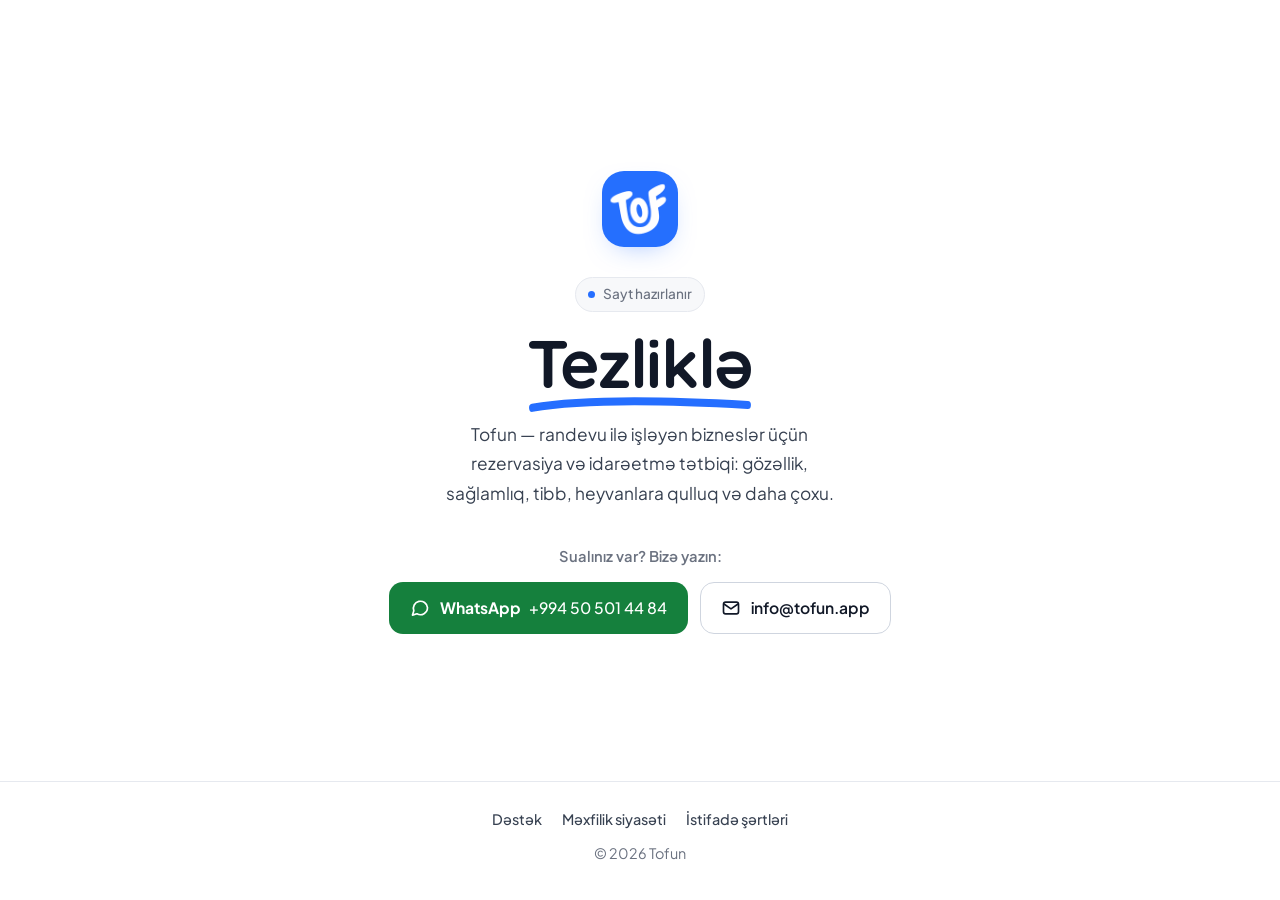
==== commit 704604c9: "White redesign; bring back the privacy and terms pages Co-Authored-By: Claude Opus 5.5 <noreply@anth" ====
--- a/index.html
+++ b/index.html
@@ -3,9 +3,10 @@
 <head>
 <meta charset="UTF-8">
 <meta name="viewport" content="width=device-width, initial-scale=1">
+<meta name="color-scheme" content="light only">
 <title>Tofun — Tezliklə</title>
 <meta name="description" content="Tofun — randevu ilə işləyən bizneslər üçün rezervasiya və idarəetmə tətbiqi. Tezliklə.">
-<meta name="theme-color" content="#256eff">
+<meta name="theme-color" content="#ffffff">
 <link rel="canonical" href="https://tofun.app/">
 <meta property="og:type" content="website">
 <meta property="og:url" content="https://tofun.app/">
@@ -15,143 +16,249 @@
 <link rel="icon" type="image/png" sizes="32x32" href="[data-uri]">
 <link rel="preconnect" href="https://fonts.googleapis.com">
 <link rel="preconnect" href="https://fonts.gstatic.com" crossorigin>
-<link href="https://fonts.googleapis.com/css2?family=Quicksand:wght@700&family=Plus+Jakarta+Sans:wght@400;500;600;700&display=swap" rel="stylesheet">
+<link href="https://fonts.googleapis.com/css2?family=Quicksand:wght@700&amp;family=Plus+Jakarta+Sans:wght@400;500;600;700&amp;display=swap" rel="stylesheet">
 <style>
   :root {
-    --ink: #0e1b3d;
-    --ink-2: #4b5c86;
-    --muted: #6b7896;
-    --bg: #f3f6ff;
-    --card: #ffffff;
-    --line: #dbe3f7;
+    --bg: #ffffff;
+    --surface: #f7f8fa;
+    --line: #e6e9ef;
+    --line-strong: #cfd5df;
+    --ink: #111827;
+    --text: #374151;
+    --muted: #6b7280;
     --blue: #256eff;
-    --blue-600: #1a5ae0;
-    --pill: #e4ecff;
+    --link: #1a5ae0;
+    --blue-soft: #eef3ff;
     --wa: #15803d;
     --wa-hover: #116a32;
-    --glow-1: rgba(37, 110, 255, .16);
-    --glow-2: rgba(37, 110, 255, .10);
+    --wa-soft: #ebf7ef;
     --display: 'Quicksand', 'Plus Jakarta Sans', system-ui, sans-serif;
     --sans: 'Plus Jakarta Sans', system-ui, -apple-system, 'Segoe UI', Roboto, sans-serif;
-    --swoosh: url("data:image/svg+xml,%3Csvg xmlns='http://www.w3.org/2000/svg' viewBox='0 0 300 20' preserveAspectRatio='none'%3E%3Cpath d='M7 13.5C64 5.5 152 4 293 10.5' stroke='%23256EFF' stroke-width='8.5' stroke-linecap='round' fill='none'/%3E%3C/svg%3E");
-    color-scheme: light;
-  }
-
-  @media (prefers-color-scheme: dark) {
-    :root {
-      --ink: #eef3ff;
-      --ink-2: #b6c3e2;
-      --muted: #8d9bbd;
-      --bg: #0a1230;
-      --card: #111c3f;
-      --line: #23345f;
-      --pill: #15275e;
-      --glow-1: rgba(37, 110, 255, .22);
-      --glow-2: rgba(37, 110, 255, .12);
-      color-scheme: dark;
-    }
+    color-scheme: light only;
   }
 
   *, *::before, *::after { box-sizing: border-box; margin: 0; }
+  [hidden] { display: none !important; }
+
+  html {
+    -webkit-text-size-adjust: 100%;
+    scroll-padding-top: 88px;
+  }
 
   body {
     min-height: 100vh;
-    min-height: 100dvh;
-    display: flex;
-    flex-direction: column;
     font-family: var(--sans);
-    color: var(--ink);
-    background-color: var(--bg);
-    background-image:
-      radial-gradient(70vmax 70vmax at -10% -15%, var(--glow-1), transparent 60%),
-      radial-gradient(60vmax 60vmax at 110% 115%, var(--glow-2), transparent 60%);
-    background-attachment: fixed;
+    font-size: 1rem;
+    line-height: 1.65;
+    color: var(--text);
+    background: var(--bg);
     -webkit-font-smoothing: antialiased;
     text-rendering: optimizeLegibility;
   }
 
-  main {
-    flex: 1;
+  a { color: var(--link); text-decoration-thickness: 1px; text-underline-offset: 3px; }
+  a:hover { text-decoration-thickness: 2px; }
+
+  :focus-visible {
+    outline: 3px solid rgba(37, 110, 255, .45);
+    outline-offset: 2px;
+    border-radius: 8px;
+  }
+
+  .container {
     width: 100%;
-    max-width: 600px;
+    max-width: 1080px;
     margin: 0 auto;
-    padding: 56px 16px 24px;
-    display: flex;
-    flex-direction: column;
-    align-items: center;
-    justify-content: center;
-    text-align: center;
+    padding: 0 20px;
+  }
+
+  /* ---------- header ---------- */
+  .site-header {
+    position: sticky;
+    top: 0;
+    z-index: 10;
+    background: #fff;
+    border-bottom: 1px solid var(--line);
+  }
+
+  .header-inner {
+    display: flex;
+    align-items: center;
+    justify-content: space-between;
+    gap: 16px;
+    height: 64px;
   }
 
   .brand {
     display: inline-flex;
     align-items: center;
-    gap: 12px;
+    gap: 10px;
+    color: var(--ink);
+    text-decoration: none;
     font-family: var(--display);
     font-weight: 700;
-    font-size: 1.6rem;
+    font-size: 1.3rem;
     letter-spacing: -.01em;
   }
 
-  .brand img {
-    width: 52px;
-    height: 52px;
-    border-radius: 15px;
-    box-shadow: 0 10px 24px -10px rgba(37, 110, 255, .6);
-  }
-
-  .pill {
-    display: inline-flex;
-    align-items: center;
-    gap: 9px;
-    margin-top: 44px;
-    padding: 7px 15px;
-    border-radius: 999px;
-    background: var(--pill);
-    color: var(--blue-600);
+  .brand img { width: 34px; height: 34px; border-radius: 10px; }
+
+  .header-link {
+    padding: 8px 12px;
+    border-radius: 10px;
+    color: var(--text);
+    font-size: .95rem;
+    font-weight: 600;
+    text-decoration: none;
+  }
+
+  .header-link:hover { background: var(--surface); color: var(--ink); }
+
+  /* ---------- page heading ---------- */
+  .page-hero { padding: 52px 0 4px; }
+
+  .eyebrow {
     font-size: .78rem;
     font-weight: 700;
-    letter-spacing: .1em;
+    letter-spacing: .12em;
     text-transform: uppercase;
-  }
-
-  @media (prefers-color-scheme: dark) {
-    .pill { color: #9cbbff; }
-  }
-
-  .pill i {
-    width: 8px;
-    height: 8px;
-    border-radius: 50%;
-    background: var(--blue);
-    animation: pulse 2.2s infinite;
-  }
-
-  h1 {
-    margin-top: 18px;
+    color: var(--muted);
+  }
+
+  .page-title {
+    margin-top: 8px;
     font-family: var(--display);
     font-weight: 700;
-    font-size: clamp(2.9rem, 12vw, 4.6rem);
+    font-size: clamp(2.2rem, 6vw, 3rem);
+    line-height: 1.12;
+    letter-spacing: -.02em;
+    color: var(--ink);
+  }
+
+  .page-lead {
+    max-width: 40em;
+    margin-top: 14px;
+    font-size: 1.1rem;
+    line-height: 1.7;
+  }
+
+  .chip {
+    display: inline-flex;
+    align-items: center;
+    gap: 8px;
+    margin-top: 18px;
+    padding: 5px 12px;
+    border: 1px solid var(--line);
+    border-radius: 999px;
+    background: var(--surface);
+    color: var(--muted);
+    font-size: .85rem;
+    font-weight: 500;
+  }
+
+  /* ---------- buttons ---------- */
+  .btn {
+    display: inline-flex;
+    align-items: center;
+    justify-content: center;
+    gap: 10px;
+    min-height: 50px;
+    padding: 12px 20px;
+    border: 1px solid transparent;
+    border-radius: 14px;
+    font: inherit;
+    font-size: .98rem;
+    font-weight: 600;
+    text-decoration: none;
+    transition: background-color .15s, border-color .15s;
+  }
+
+  .btn svg { width: 20px; height: 20px; flex: none; }
+  .btn-wa { background: var(--wa); color: #fff; }
+  .btn-wa:hover { background: var(--wa-hover); }
+  .btn-outline { background: #fff; color: var(--ink); border-color: var(--line-strong); }
+  .btn-outline:hover { border-color: var(--muted); }
+
+  /* ---------- footer ---------- */
+  .site-footer { margin-top: 80px; border-top: 1px solid var(--line); }
+
+  .footer-inner {
+    display: flex;
+    flex-wrap: wrap;
+    align-items: center;
+    justify-content: space-between;
+    gap: 12px 24px;
+    padding-top: 26px;
+    padding-bottom: 34px;
+    font-size: .9rem;
+    color: var(--muted);
+  }
+
+  .footer-links { display: flex; flex-wrap: wrap; gap: 6px 20px; }
+  .footer-links a { color: var(--text); font-weight: 500; text-decoration: none; }
+  .footer-links a:hover { color: var(--ink); text-decoration: underline; }
+  .footer-links a[aria-current="page"] { color: var(--ink); font-weight: 700; }
+
+  @media (prefers-reduced-motion: reduce) {
+    *, *::before, *::after { animation: none !important; transition: none !important; scroll-behavior: auto !important; }
+  }
+
+  :root {
+    --swoosh: url("data:image/svg+xml,%3Csvg xmlns='http://www.w3.org/2000/svg' viewBox='0 0 300 20' preserveAspectRatio='none'%3E%3Cpath d='M7 13.5C64 5.5 152 4 293 10.5' stroke='%23256EFF' stroke-width='8.5' stroke-linecap='round' fill='none'/%3E%3C/svg%3E");
+  }
+
+  body {
+    display: flex;
+    flex-direction: column;
+    min-height: 100vh;
+    min-height: 100dvh;
+  }
+
+  .home {
+    flex: 1;
+    display: flex;
+    flex-direction: column;
+    align-items: center;
+    justify-content: center;
+    padding: 64px 20px 40px;
+    text-align: center;
+  }
+
+  .logo {
+    width: 76px;
+    height: 76px;
+    border-radius: 22px;
+    box-shadow: 0 10px 28px -14px rgba(37, 110, 255, .5);
+  }
+
+  .home .chip { margin-top: 30px; }
+  .chip i { width: 7px; height: 7px; border-radius: 50%; background: var(--blue); }
+
+  .home h1 {
+    margin-top: 16px;
+    font-family: var(--display);
+    font-weight: 700;
+    font-size: clamp(2.8rem, 11vw, 4.2rem);
     line-height: 1.05;
     letter-spacing: -.02em;
-  }
-
-  h1 span {
+    color: var(--ink);
+  }
+
+  .home h1 span {
     padding-bottom: .14em;
-    background: var(--swoosh) no-repeat 0 100% / 100% .3em;
+    background: var(--swoosh) no-repeat 0 100% / 100% .28em;
   }
 
   .lead {
     max-width: 30em;
     margin-top: 22px;
-    font-size: 1.06rem;
-    line-height: 1.65;
-    color: var(--ink-2);
+    font-size: 1.08rem;
+    line-height: 1.7;
     text-wrap: balance;
   }
 
   .ask {
-    margin-top: 40px;
+    margin-top: 36px;
     font-size: .92rem;
     font-weight: 600;
     color: var(--muted);
@@ -165,104 +272,29 @@
     margin-top: 14px;
   }
 
-  .btn {
-    display: inline-flex;
-    align-items: center;
-    justify-content: center;
-    gap: 10px;
-    min-height: 52px;
-    padding: 12px 22px;
-    border-radius: 16px;
-    border: 1.5px solid transparent;
-    font: inherit;
-    font-size: .98rem;
-    font-weight: 600;
-    text-decoration: none;
-    transition: transform .2s cubic-bezier(.16, 1, .3, 1), background-color .2s, border-color .2s;
-  }
-
-  .btn-text {
-    display: flex;
-    flex-wrap: wrap;
-    justify-content: center;
-    column-gap: .45em;
-  }
-
-  .btn b { font-weight: 700; }
+  .btn-text { display: flex; flex-wrap: wrap; justify-content: center; column-gap: .45em; }
   .btn .num { font-weight: 500; white-space: nowrap; }
-  .btn svg { width: 20px; height: 20px; flex: none; }
-  .btn:hover { transform: translateY(-2px); }
-
-  .btn:focus-visible {
-    outline: 3px solid var(--blue);
-    outline-offset: 3px;
-  }
-
-  .btn-wa {
-    background: var(--wa);
-    color: #fff;
-    box-shadow: 0 12px 26px -14px rgba(21, 128, 61, .7);
-  }
-
-  .btn-wa:hover { background: var(--wa-hover); }
-
-  .btn-mail {
-    background: var(--card);
-    color: var(--ink);
-    border-color: var(--line);
-  }
-
-  .btn-mail:hover { border-color: var(--blue); }
-
-  footer {
-    padding: 24px 16px 28px;
-    text-align: center;
-    font-size: .84rem;
-    color: var(--muted);
-  }
-
-  main > * { animation: rise .8s cubic-bezier(.16, 1, .3, 1) both; }
-  main > :nth-child(2) { animation-delay: .07s; }
-  main > :nth-child(3) { animation-delay: .14s; }
-  main > :nth-child(4) { animation-delay: .21s; }
-  main > :nth-child(5) { animation-delay: .28s; }
-  main > :nth-child(6) { animation-delay: .35s; }
-
-  @keyframes rise {
-    from { opacity: 0; transform: translateY(14px); }
-    to { opacity: 1; transform: none; }
-  }
-
-  @keyframes pulse {
-    0% { box-shadow: 0 0 0 0 rgba(37, 110, 255, .5); }
-    70% { box-shadow: 0 0 0 10px rgba(37, 110, 255, 0); }
-    100% { box-shadow: 0 0 0 0 rgba(37, 110, 255, 0); }
-  }
+
+  .site-footer { margin-top: 0; }
+  .footer-inner { flex-direction: column; justify-content: center; text-align: center; gap: 10px; }
+  .footer-links { justify-content: center; }
 
   @media (max-width: 520px) {
-    main { padding-top: 40px; }
-    .pill { margin-top: 36px; }
+    .home { padding-top: 48px; }
     .actions { flex-direction: column; width: 100%; }
     .btn { width: 100%; }
-  }
-
-  @media (prefers-reduced-motion: reduce) {
-    *, *::before, *::after { animation: none !important; transition: none !important; }
   }
 </style>
 </head>
 <body>
-  <main>
-    <div class="brand">
-      <img src="[data-uri]" alt="" width="52" height="52">
-      <span>Tofun</span>
-    </div>
-
-    <p class="pill"><i aria-hidden="true"></i>Sayt hazırlanır</p>
+  <main class="home">
+    <img class="logo" src="[data-uri]" alt="Tofun" width="76" height="76">
+
+    <p class="chip"><i aria-hidden="true"></i>Sayt hazırlanır</p>
 
     <h1><span>Tezliklə</span></h1>
 
-    <p class="lead">Randevu ilə işləyən bizneslər üçün rezervasiya və idarəetmə tətbiqi — gözəllik, sağlamlıq, tibb, heyvanlara qulluq və daha çoxu.</p>
+    <p class="lead">Tofun — randevu ilə işləyən bizneslər üçün rezervasiya və idarəetmə tətbiqi: gözəllik, sağlamlıq, tibb, heyvanlara qulluq və daha çoxu.</p>
 
     <p class="ask">Sualınız var? Bizə yazın:</p>
 
@@ -271,15 +303,24 @@
         <svg viewBox="0 0 24 24" fill="none" stroke="currentColor" stroke-width="2" stroke-linecap="round" stroke-linejoin="round" aria-hidden="true"><path d="M21 11.5a8.5 8.5 0 0 1-12.6 7.45L3 20.5l1.6-5.1A8.5 8.5 0 1 1 21 11.5z"/></svg>
         <span class="btn-text"><b>WhatsApp</b><span class="num">+994 50 501 44 84</span></span>
       </a>
-      <a class="btn btn-mail" href="mailto:info@tofun.app">
+      <a class="btn btn-outline" href="mailto:info@tofun.app">
         <svg viewBox="0 0 24 24" fill="none" stroke="currentColor" stroke-width="2" stroke-linecap="round" stroke-linejoin="round" aria-hidden="true"><rect x="3" y="5" width="18" height="14" rx="2.5"/><path d="m4 7.5 8 5.5 8-5.5"/></svg>
         <span>info@tofun.app</span>
       </a>
     </div>
   </main>
 
-  <footer>© <span id="year">2026</span> Tofun. Bütün hüquqlar qorunur.</footer>
-
-  <script>document.getElementById('year').textContent = new Date().getFullYear();</script>
+  <footer class="site-footer">
+    <div class="container footer-inner">
+      <nav class="footer-links" aria-label="Səhifələr">
+        <a href="/support/">Dəstək</a>
+        <a href="/privacy.html">Məxfilik siyasəti</a>
+        <a href="/terms.html">İstifadə şərtləri</a>
+      </nav>
+      <span>© <span class="year">2026</span> Tofun</span>
+    </div>
+  </footer>
+
+  <script>document.querySelectorAll('.year').forEach(function (y) { y.textContent = new Date().getFullYear(); });</script>
 </body>
 </html>
